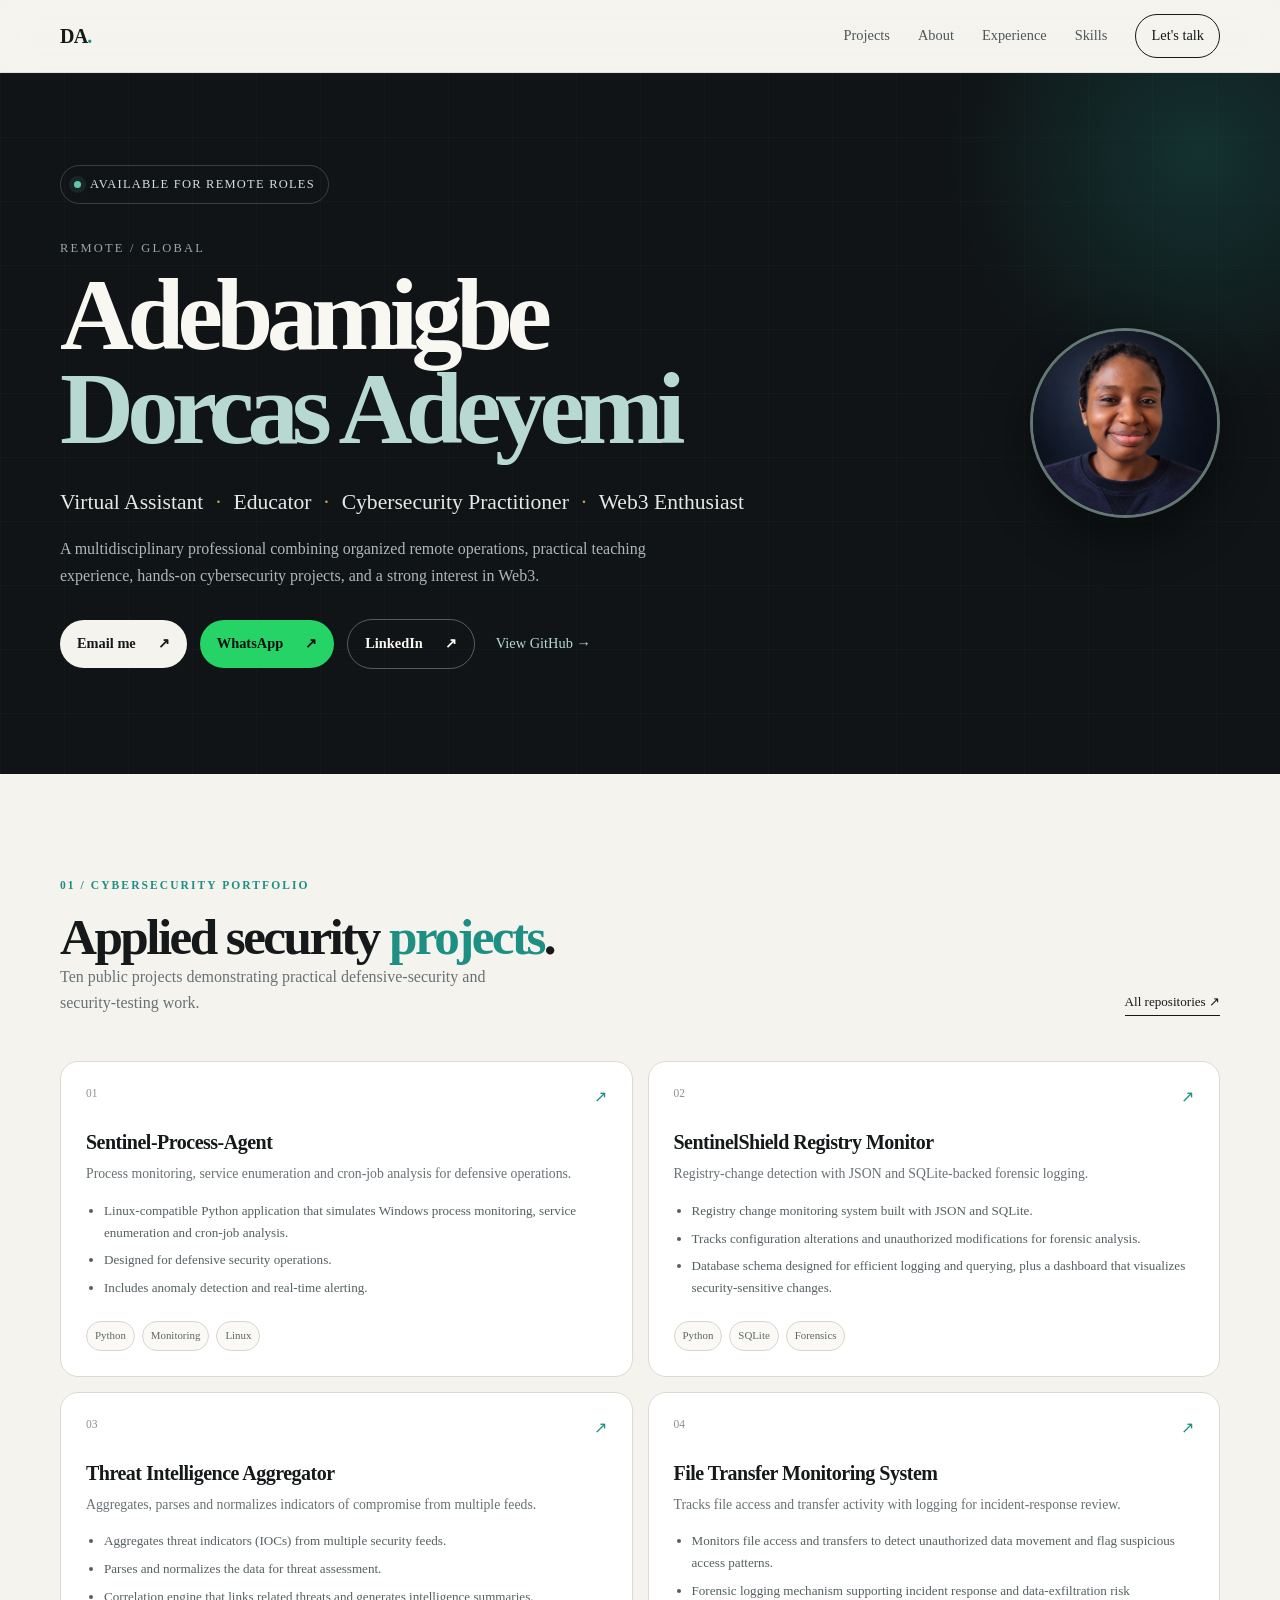
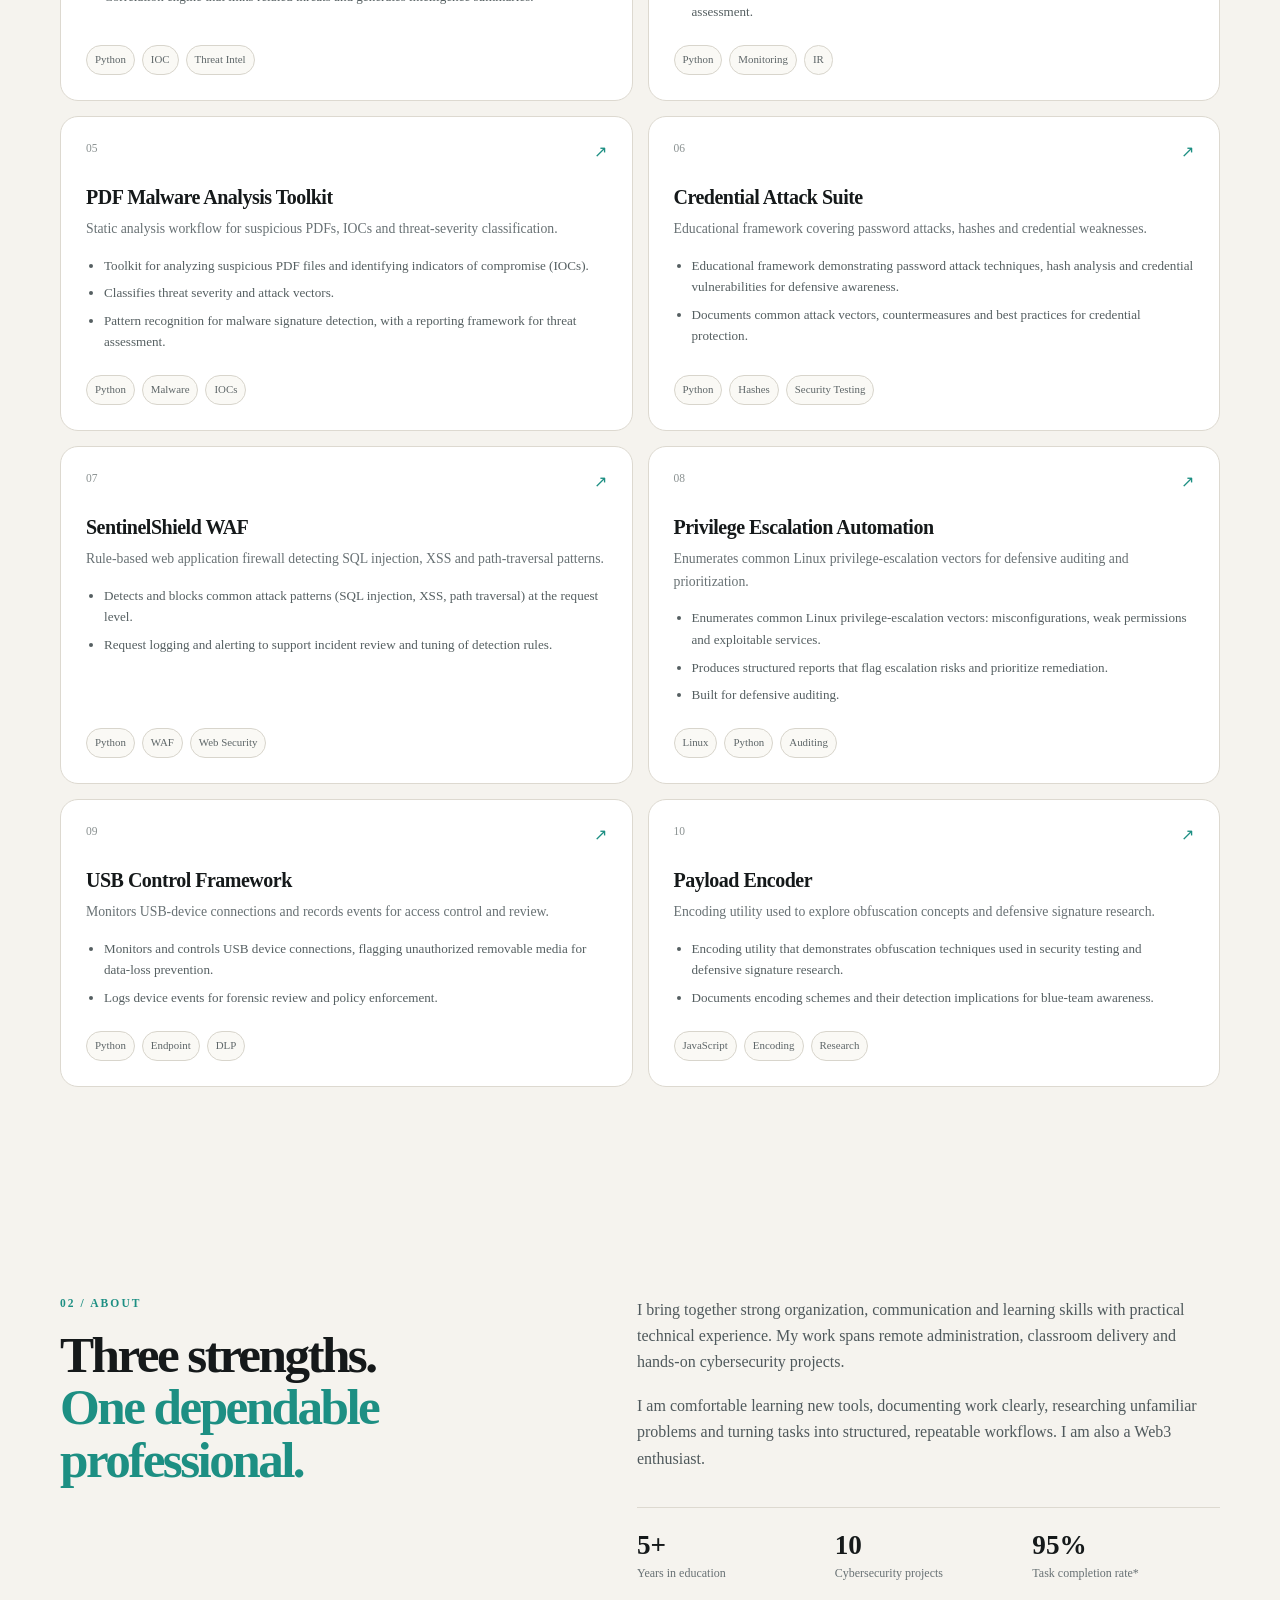
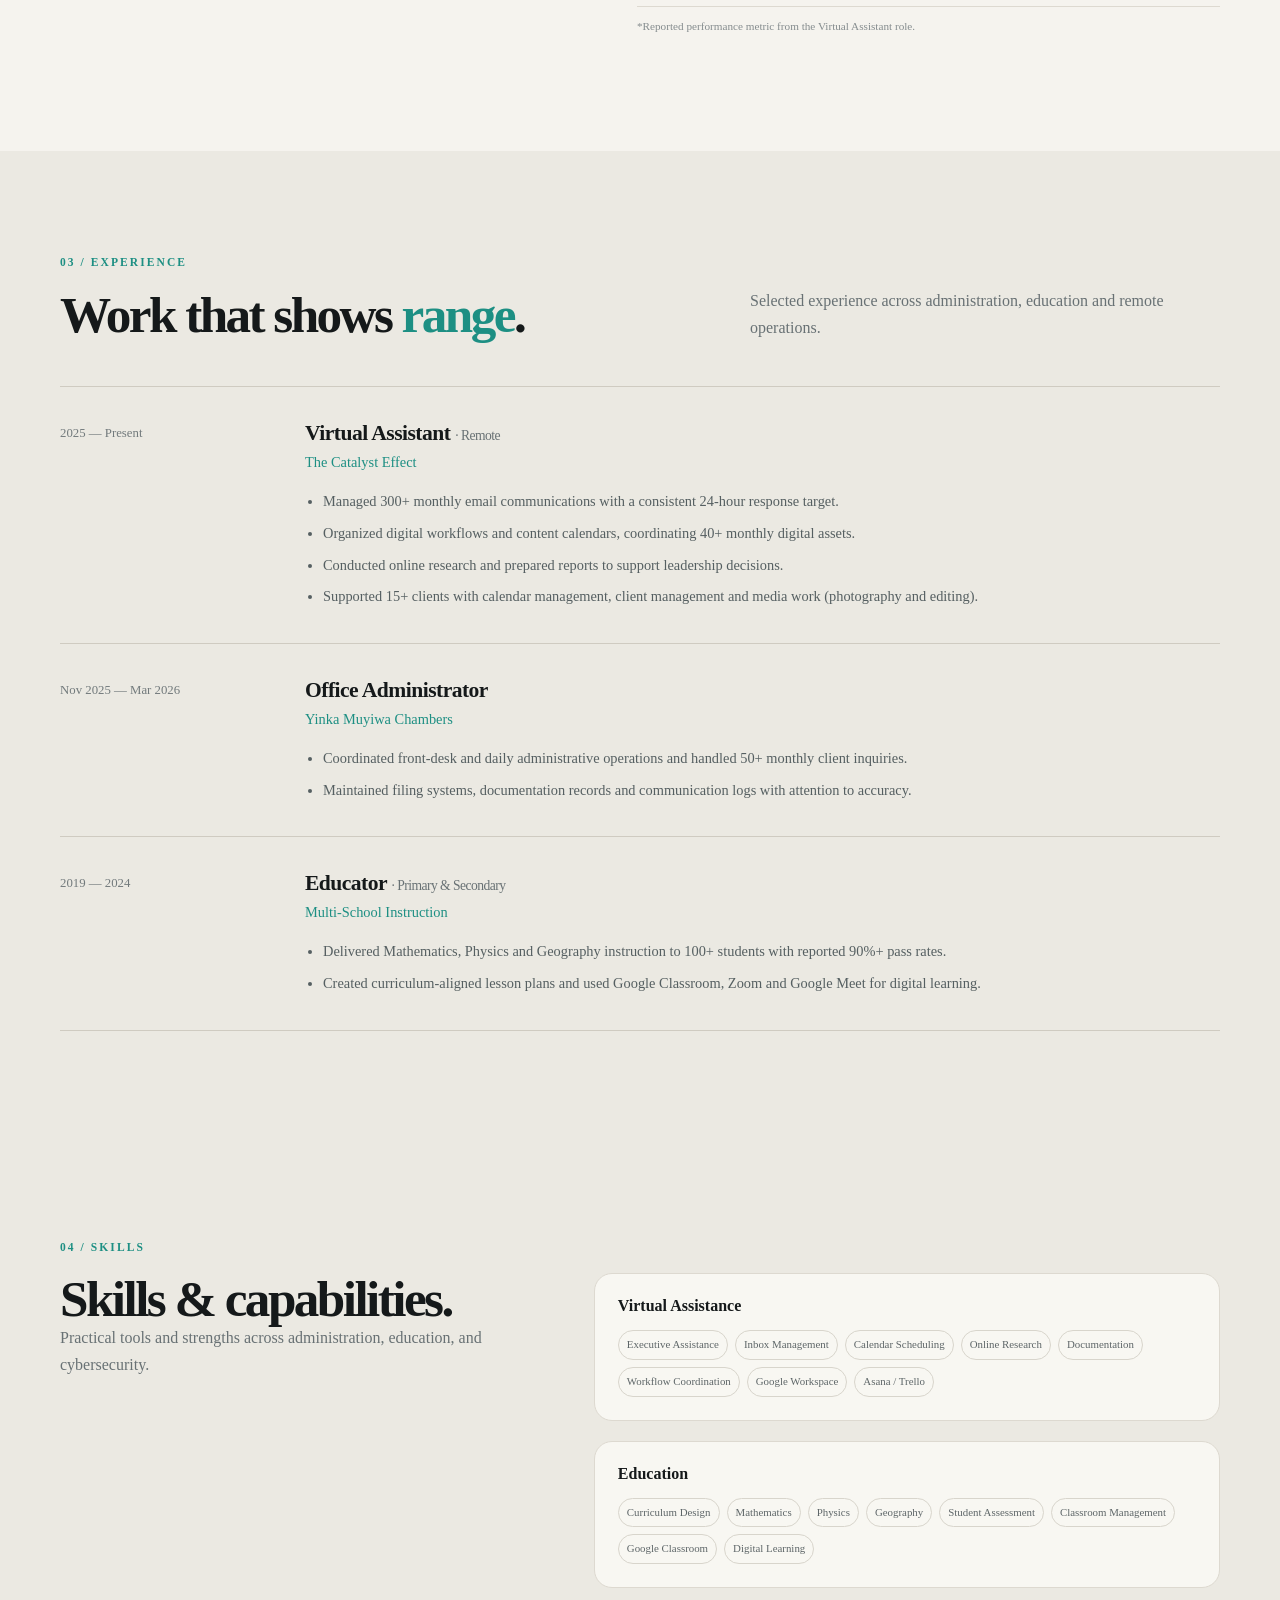
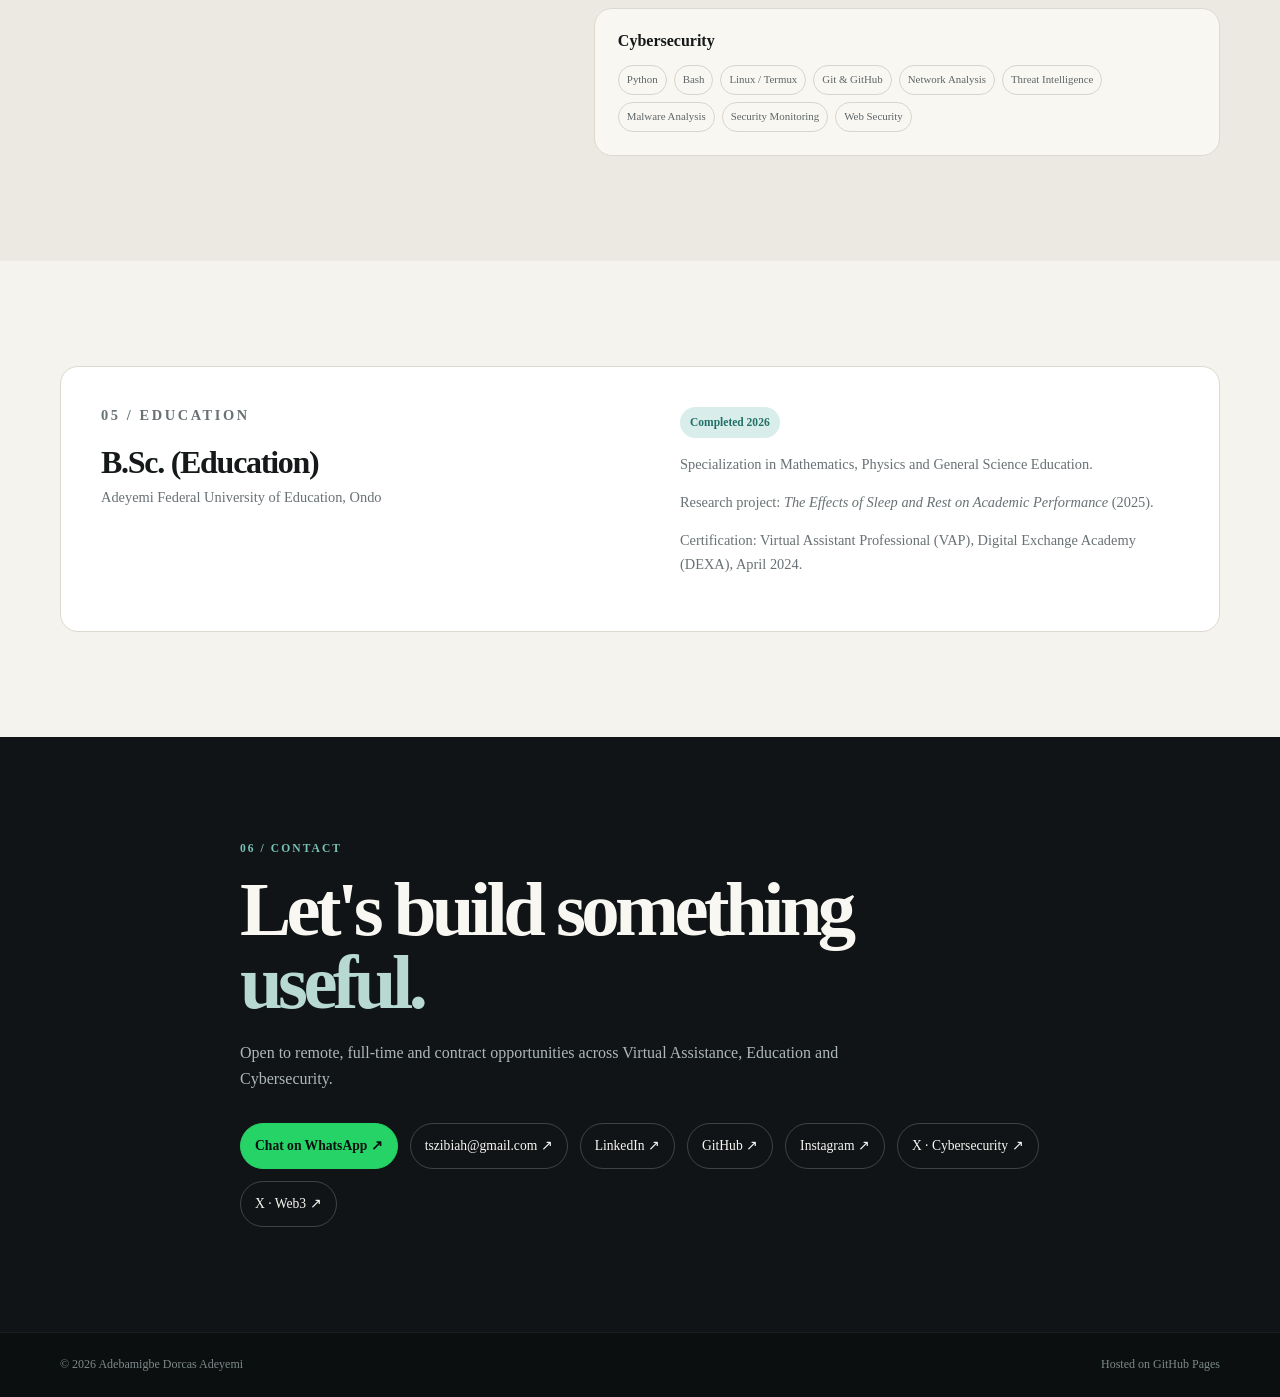
==== index.html @ 5664dde2 "Reorder: projects first, remove role cards" ====
<!DOCTYPE html>
<html lang="en">
<head>
  <meta charset="UTF-8">
  <meta name="viewport" content="width=device-width, initial-scale=1.0">
  <meta name="description" content="Adebamigbe Dorcas Adeyemi — Virtual Assistant, Educator and Cybersecurity Practitioner.">
  <meta name="theme-color" content="#101416">
  <title>Adebamigbe Dorcas Adeyemi | Portfolio</title>
  <link rel="preconnect" href="https://fonts.googleapis.com">
  <link rel="preconnect" href="https://fonts.gstatic.com" crossorigin>
  <link href="https://fonts.googleapis.com/css2?family=DM+Sans:wght@400;500;600;700&family=Space+Grotesk:wght@500;600;700&display=swap" rel="stylesheet">
  <link rel="stylesheet" href="style.css">
</head>

<body>
  <header class="site-header">
    <div class="container nav-wrap">
      <a class="brand" href="#" aria-label="Dorcas Adeyemi home">DA<span>.</span></a>
      <nav aria-label="Primary navigation">
        <a href="#projects">Projects</a>
        <a href="#about">About</a>
        <a href="#experience">Experience</a>
        <a href="#skills">Skills</a>
        <a href="#contact" class="nav-cta">Let's talk</a>
      </nav>
    </div>
  </header>

  <main>
    <section class="hero">
      <div class="hero-grid"></div>
      <div class="container hero-inner">
        <img class="hero-photo" src="photo.jpg" alt="Portrait of Adebamigbe Dorcas Adeyemi">
        <div class="availability"><span></span> Available for remote roles</div>
        <p class="eyebrow">Remote / Global</p>
        <h1>Adebamigbe<br><em>Dorcas Adeyemi</em></h1>
        <p class="hero-role">Virtual Assistant <b>·</b> Educator <b>·</b> Cybersecurity Practitioner <b>·</b> Web3 Enthusiast</p>
        <p class="hero-copy">
          A multidisciplinary professional combining organized remote operations,
          practical teaching experience, hands-on cybersecurity projects, and a strong interest in Web3.
        </p>
        <div class="hero-actions">
          <a class="button button-light" href="mailto:tszibiah@gmail.com">Email me <span>↗</span></a>
          <a class="button button-wa" href="https://wa.me/2348134538338" target="_blank" rel="noopener">WhatsApp <span>↗</span></a>
          <a class="button button-outline" href="https://www.linkedin.com/in/dorcas-adebamigbe" target="_blank" rel="noopener">LinkedIn <span>↗</span></a>
          <a class="text-link" href="https://github.com/dorcasjames" target="_blank" rel="noopener">View GitHub →</a>
        </div>
      </div>
    </section>

    <section id="projects" class="section">
      <div class="container">
        <p class="section-label">01 / Cybersecurity portfolio</p>
        <div class="section-head">
          <div>
            <h2 class="section-title">Applied security <em>projects</em>.</h2>
            <p class="section-intro">Ten public projects demonstrating practical defensive-security and security-testing work.</p>
          </div>
          <a class="small-link" href="https://github.com/dorcasjames" target="_blank" rel="noopener">All repositories ↗</a>
        </div>

        <div class="project-grid">
          <article class="project-card">
            <div class="project-top"><span>01</span><a href="https://github.com/dorcasjames/sentinel-process-agent" target="_blank" rel="noopener">↗</a></div>
            <h3>Sentinel-Process-Agent</h3>
            <p>Process monitoring, service enumeration and cron-job analysis for defensive operations.</p>
            <ul class="project-detail"><li>Linux-compatible Python application that simulates Windows process monitoring, service enumeration and cron-job analysis.</li><li>Designed for defensive security operations.</li><li>Includes anomaly detection and real-time alerting.</li></ul>
            <div class="tags"><span>Python</span><span>Monitoring</span><span>Linux</span></div>
          </article>

          <article class="project-card">
            <div class="project-top"><span>02</span><a href="https://github.com/dorcasjames/registry-monitor" target="_blank" rel="noopener">↗</a></div>
            <h3>SentinelShield Registry Monitor</h3>
            <p>Registry-change detection with JSON and SQLite-backed forensic logging.</p>
            <ul class="project-detail"><li>Registry change monitoring system built with JSON and SQLite.</li><li>Tracks configuration alterations and unauthorized modifications for forensic analysis.</li><li>Database schema designed for efficient logging and querying, plus a dashboard that visualizes security-sensitive changes.</li></ul>
            <div class="tags"><span>Python</span><span>SQLite</span><span>Forensics</span></div>
          </article>

          <article class="project-card">
            <div class="project-top"><span>03</span><a href="https://github.com/dorcasjames/threat-intelligence-aggregator" target="_blank" rel="noopener">↗</a></div>
            <h3>Threat Intelligence Aggregator</h3>
            <p>Aggregates, parses and normalizes indicators of compromise from multiple feeds.</p>
            <ul class="project-detail"><li>Aggregates threat indicators (IOCs) from multiple security feeds.</li><li>Parses and normalizes the data for threat assessment.</li><li>Correlation engine that links related threats and generates intelligence summaries.</li></ul>
            <div class="tags"><span>Python</span><span>IOC</span><span>Threat Intel</span></div>
          </article>

          <article class="project-card">
            <div class="project-top"><span>04</span><a href="https://github.com/dorcasjames/file-transfer-monitoring-system" target="_blank" rel="noopener">↗</a></div>
            <h3>File Transfer Monitoring System</h3>
            <p>Tracks file access and transfer activity with logging for incident-response review.</p>
            <ul class="project-detail"><li>Monitors file access and transfers to detect unauthorized data movement and flag suspicious access patterns.</li><li>Forensic logging mechanism supporting incident response and data-exfiltration risk assessment.</li></ul>
            <div class="tags"><span>Python</span><span>Monitoring</span><span>IR</span></div>
          </article>

          <article class="project-card">
            <div class="project-top"><span>05</span><a href="https://github.com/dorcasjames/pdf-malware-analysis-toolkit" target="_blank" rel="noopener">↗</a></div>
            <h3>PDF Malware Analysis Toolkit</h3>
            <p>Static analysis workflow for suspicious PDFs, IOCs and threat-severity classification.</p>
            <ul class="project-detail"><li>Toolkit for analyzing suspicious PDF files and identifying indicators of compromise (IOCs).</li><li>Classifies threat severity and attack vectors.</li><li>Pattern recognition for malware signature detection, with a reporting framework for threat assessment.</li></ul>
            <div class="tags"><span>Python</span><span>Malware</span><span>IOCs</span></div>
          </article>

          <article class="project-card">
            <div class="project-top"><span>06</span><a href="https://github.com/dorcasjames/password-cracking-credential-suite" target="_blank" rel="noopener">↗</a></div>
            <h3>Credential Attack Suite</h3>
            <p>Educational framework covering password attacks, hashes and credential weaknesses.</p>
            <ul class="project-detail"><li>Educational framework demonstrating password attack techniques, hash analysis and credential vulnerabilities for defensive awareness.</li><li>Documents common attack vectors, countermeasures and best practices for credential protection.</li></ul>
            <div class="tags"><span>Python</span><span>Hashes</span><span>Security Testing</span></div>
          </article>

          <article class="project-card">
            <div class="project-top"><span>07</span><a href="https://github.com/dorcasjames/sentinelshield-waf" target="_blank" rel="noopener">↗</a></div>
            <h3>SentinelShield WAF</h3>
            <p>Rule-based web application firewall detecting SQL injection, XSS and path-traversal patterns.</p>
            <ul class="project-detail"><li>Detects and blocks common attack patterns (SQL injection, XSS, path traversal) at the request level.</li><li>Request logging and alerting to support incident review and tuning of detection rules.</li></ul>
            <div class="tags"><span>Python</span><span>WAF</span><span>Web Security</span></div>
          </article>

          <article class="project-card">
            <div class="project-top"><span>08</span><a href="https://github.com/dorcasjames/privesc-automation-toolkit" target="_blank" rel="noopener">↗</a></div>
            <h3>Privilege Escalation Automation</h3>
            <p>Enumerates common Linux privilege-escalation vectors for defensive auditing and prioritization.</p>
            <ul class="project-detail"><li>Enumerates common Linux privilege-escalation vectors: misconfigurations, weak permissions and exploitable services.</li><li>Produces structured reports that flag escalation risks and prioritize remediation.</li><li>Built for defensive auditing.</li></ul>
            <div class="tags"><span>Linux</span><span>Python</span><span>Auditing</span></div>
          </article>

          <article class="project-card">
            <div class="project-top"><span>09</span><a href="https://github.com/dorcasjames/usb-control-framework" target="_blank" rel="noopener">↗</a></div>
            <h3>USB Control Framework</h3>
            <p>Monitors USB-device connections and records events for access control and review.</p>
            <ul class="project-detail"><li>Monitors and controls USB device connections, flagging unauthorized removable media for data-loss prevention.</li><li>Logs device events for forensic review and policy enforcement.</li></ul>
            <div class="tags"><span>Python</span><span>Endpoint</span><span>DLP</span></div>
          </article>

          <article class="project-card">
            <div class="project-top"><span>10</span><a href="https://github.com/dorcasjames/payload-encoder" target="_blank" rel="noopener">↗</a></div>
            <h3>Payload Encoder</h3>
            <p>Encoding utility used to explore obfuscation concepts and defensive signature research.</p>
            <ul class="project-detail"><li>Encoding utility that demonstrates obfuscation techniques used in security testing and defensive signature research.</li><li>Documents encoding schemes and their detection implications for blue-team awareness.</li></ul>
            <div class="tags"><span>JavaScript</span><span>Encoding</span><span>Research</span></div>
          </article>
        </div>
      </div>
    </section>

    <section id="about" class="section">
      <div class="container two-col">
        <div>
          <p class="section-label">02 / About</p>
          <h2 class="section-title">Three strengths.<br><em>One dependable professional.</em></h2>
        </div>
        <div class="about-copy">
          <p>
            I bring together strong organization, communication and learning skills with practical
            technical experience. My work spans remote administration, classroom delivery and
            hands-on cybersecurity projects.
          </p>
          <p>
            I am comfortable learning new tools, documenting work clearly, researching unfamiliar
            problems and turning tasks into structured, repeatable workflows. I am also a Web3 enthusiast.
          </p>
          <div class="stat-row">
            <div><strong>5+</strong><span>Years in education</span></div>
            <div><strong>10</strong><span>Cybersecurity projects</span></div>
            <div><strong>95%</strong><span>Task completion rate*</span></div>
          </div>
          <p class="fine-print">*Reported performance metric from the Virtual Assistant role.</p>
        </div>
      </div>
    </section>

    <section id="experience" class="section section-muted">
      <div class="container">
        <p class="section-label">03 / Experience</p>
        <div class="section-head">
          <h2 class="section-title">Work that shows <em>range</em>.</h2>
          <p>Selected experience across administration, education and remote operations.</p>
        </div>

        <div class="experience-list">
          <article class="experience-item">
            <div class="experience-date">2025 — Present</div>
            <div>
              <h3>Virtual Assistant <span>· Remote</span></h3>
              <p class="company">The Catalyst Effect</p>
              <ul>
                <li>Managed 300+ monthly email communications with a consistent 24-hour response target.</li>
                <li>Organized digital workflows and content calendars, coordinating 40+ monthly digital assets.</li>
                <li>Conducted online research and prepared reports to support leadership decisions.</li>
                <li>Supported 15+ clients with calendar management, client management and media work (photography and editing).</li>
              </ul>
            </div>
          </article>

          <article class="experience-item">
            <div class="experience-date">Nov 2025 — Mar 2026</div>
            <div>
              <h3>Office Administrator</h3>
              <p class="company">Yinka Muyiwa Chambers</p>
              <ul>
                <li>Coordinated front-desk and daily administrative operations and handled 50+ monthly client inquiries.</li>
                <li>Maintained filing systems, documentation records and communication logs with attention to accuracy.</li>
              </ul>
            </div>
          </article>

          <article class="experience-item">
            <div class="experience-date">2019 — 2024</div>
            <div>
              <h3>Educator <span>· Primary & Secondary</span></h3>
              <p class="company">Multi-School Instruction</p>
              <ul>
                <li>Delivered Mathematics, Physics and Geography instruction to 100+ students with reported 90%+ pass rates.</li>
                <li>Created curriculum-aligned lesson plans and used Google Classroom, Zoom and Google Meet for digital learning.</li>
              </ul>
            </div>
          </article>
        </div>
      </div>
    </section>

    <section id="skills" class="section section-muted">
      <div class="container">
        <p class="section-label">04 / Skills</p>
        <div class="skill-layout">
          <div>
            <h2 class="section-title">Skills &amp; capabilities.</h2>
            <p class="section-intro">Practical tools and strengths across administration, education, and cybersecurity.</p>
          </div>
          <div class="skill-groups">
            <div class="skill-group">
              <h3>Virtual Assistance</h3>
              <div class="skill-tags"><span>Executive Assistance</span><span>Inbox Management</span><span>Calendar Scheduling</span><span>Online Research</span><span>Documentation</span><span>Workflow Coordination</span><span>Google Workspace</span><span>Asana / Trello</span></div>
            </div>
            <div class="skill-group">
              <h3>Education</h3>
              <div class="skill-tags"><span>Curriculum Design</span><span>Mathematics</span><span>Physics</span><span>Geography</span><span>Student Assessment</span><span>Classroom Management</span><span>Google Classroom</span><span>Digital Learning</span></div>
            </div>
            <div class="skill-group">
              <h3>Cybersecurity</h3>
              <div class="skill-tags"><span>Python</span><span>Bash</span><span>Linux / Termux</span><span>Git & GitHub</span><span>Network Analysis</span><span>Threat Intelligence</span><span>Malware Analysis</span><span>Security Monitoring</span><span>Web Security</span></div>
            </div>
          </div>
        </div>
      </div>
    </section>

    <section class="section">
      <div class="container education-card">
        <div>
          <p class="section-label">05 / Education</p>
          <h2>B.Sc. (Education)</h2>
          <p class="company">Adeyemi Federal University of Education, Ondo</p>
        </div>
        <div>
          <span class="date-pill">Completed 2026</span>
          <p>Specialization in Mathematics, Physics and General Science Education.</p>
          <p>Research project: <em>The Effects of Sleep and Rest on Academic Performance</em> (2025).</p>
          <p class="cert-line">Certification: Virtual Assistant Professional (VAP), Digital Exchange Academy (DEXA), April 2024.</p>
        </div>
      </div>
    </section>

    <section id="contact" class="contact">
      <div class="container contact-inner">
        <p class="section-label">06 / Contact</p>
        <h2>Let's build something <em>useful.</em></h2>
        <p>Open to remote, full-time and contract opportunities across Virtual Assistance, Education and Cybersecurity.</p>
        <div class="contact-links">
          <a class="wa" href="https://wa.me/2348134538338" target="_blank" rel="noopener">Chat on WhatsApp ↗</a>
          <a href="mailto:tszibiah@gmail.com">tszibiah@gmail.com ↗</a>
          <a href="https://www.linkedin.com/in/dorcas-adebamigbe" target="_blank" rel="noopener">LinkedIn ↗</a>
          <a href="https://github.com/dorcasjames" target="_blank" rel="noopener">GitHub ↗</a>
          <a href="https://www.instagram.com/ts_zibiah" target="_blank" rel="noopener">Instagram ↗</a>
          <a href="https://x.com/tszyrell" target="_blank" rel="noopener">X · Cybersecurity ↗</a>
          <a href="https://x.com/ts_Zibia" target="_blank" rel="noopener">X · Web3 ↗</a>
        </div>
      </div>
    </section>
  </main>

  <footer>
    <div class="container footer-inner">
      <span>© 2026 Adebamigbe Dorcas Adeyemi</span>
      <span>Hosted on GitHub Pages</span>
    </div>
  </footer>
</body>
</html>
---- style.css ----
:root{
  --ink:#15191a;
  --muted:#687174;
  --paper:#f5f3ee;
  --card:#ffffff;
  --dark:#101416;
  --line:#ddd9d0;
  --accent:#1d8f83;
  --accent-soft:#d9eeea;
  --warm:#d5a64d;
  --max:1160px;
  --radius:18px;
}
*{box-sizing:border-box}
html{scroll-behavior:smooth}
body{font-family:"Times New Roman",Times,serif;margin:0;background:var(--paper);color:var(--ink);line-height:1.65}
a{color:inherit;text-decoration:none}
.container{width:min(calc(100% - 40px),var(--max));margin-inline:auto}
.site-header{position:sticky;top:0;z-index:20;background:rgba(245,243,238,.92);backdrop-filter:blur(14px);border-bottom:1px solid rgba(21,25,26,.08)}
.nav-wrap{height:72px;display:flex;align-items:center;justify-content:space-between}
.brand{font:700 1.25rem "Times New Roman",Times,serif;letter-spacing:-.04em}
.brand span{color:var(--accent)}
nav{display:flex;align-items:center;gap:28px;font-size:.9rem;color:#4e5659}
nav a{transition:.2s}
nav a:hover{color:var(--ink)}
.nav-cta{padding:9px 15px;border:1px solid var(--ink);border-radius:999px;color:var(--ink)}
.hero{position:relative;overflow:hidden;background:var(--dark);color:#f8f7f2;min-height:650px;display:flex;align-items:center}
.hero-grid{position:absolute;inset:0;opacity:.55;background-image:linear-gradient(rgba(255,255,255,.035) 1px,transparent 1px),linear-gradient(90deg,rgba(255,255,255,.035) 1px,transparent 1px);background-size:64px 64px}
.hero:after{content:"";position:absolute;width:520px;height:520px;border-radius:50%;right:-180px;top:-180px;background:radial-gradient(circle,rgba(29,143,131,.24),transparent 68%)}
.hero-inner{position:relative;z-index:1;padding:92px 0 105px}
.availability{display:inline-flex;align-items:center;gap:9px;border:1px solid rgba(255,255,255,.18);padding:8px 13px;border-radius:999px;font-size:.78rem;text-transform:uppercase;letter-spacing:.1em;color:#d8dfdd}
.availability span{width:7px;height:7px;border-radius:50%;background:#62c7ae;box-shadow:0 0 0 5px rgba(98,199,174,.1)}
.eyebrow{margin:34px 0 10px;color:#9ba7a6;font-size:.78rem;text-transform:uppercase;letter-spacing:.18em}
.hero h1{font:700 clamp(3.1rem,8vw,6.8rem)/.92 "Times New Roman",Times,serif;letter-spacing:-.065em;margin:0;max-width:850px}
.hero h1 em{font-style:normal;color:#b7d9d2}
.hero-role{font-size:clamp(1.05rem,2vw,1.35rem);margin:28px 0 13px;color:#e6e9e5}
.hero-role b{color:var(--warm);font-weight:500;padding:0 7px}
.hero-copy{max-width:650px;color:#aeb8b7;font-size:1rem}
.hero-actions{display:flex;align-items:center;gap:13px;flex-wrap:wrap;margin-top:30px}
.button{display:inline-flex;align-items:center;gap:22px;padding:12px 17px;border-radius:999px;font-weight:600;font-size:.9rem}
.button-light{background:#f5f3ee;color:var(--ink)}
.button-outline{border:1px solid rgba(255,255,255,.3);color:#f8f7f2}
.text-link{margin-left:8px;color:#b7d9d2;font-size:.9rem}
.role-strip{padding:0 0 24px;background:var(--paper)}
.role-grid{display:grid;grid-template-columns:repeat(3,1fr);gap:16px;margin-top:-46px;position:relative;z-index:2}
.role-card{background:var(--card);border:1px solid var(--line);border-radius:var(--radius);padding:25px;box-shadow:0 18px 50px rgba(30,35,33,.06)}
.role-number{font:600 .72rem "Times New Roman";color:var(--accent);letter-spacing:.14em}
.role-card h2{font:600 1.25rem "Times New Roman";margin:14px 0 7px;letter-spacing:-.025em}
.role-card p{font-size:.88rem;color:var(--muted);margin:0}
.section{padding:105px 0}
.section-muted{background:#ebe9e2}
.section-label{font:600 .72rem "Times New Roman";text-transform:uppercase;letter-spacing:.18em;color:var(--accent);margin:0 0 20px}
.two-col{display:grid;grid-template-columns:.9fr 1.1fr;gap:100px}
.section-title{font:600 clamp(2rem,4vw,3.35rem)/1.03 "Times New Roman";letter-spacing:-.05em;margin:0}
.section-title em{font-style:normal;color:var(--accent)}
.about-copy{max-width:650px}
.about-copy p{color:#4f595c;margin-top:0}
.about-copy p+p{margin-top:17px}
.stat-row{display:grid;grid-template-columns:repeat(3,1fr);gap:10px;border-top:1px solid var(--line);border-bottom:1px solid var(--line);margin-top:35px;padding:22px 0}
.stat-row strong{display:block;font:700 1.7rem "Times New Roman";color:var(--ink)}
.stat-row span{display:block;font-size:.75rem;color:var(--muted);margin-top:3px}
.fine-print{font-size:.7rem!important;color:#858c8e!important;margin-top:10px!important}
.section-head{display:flex;align-items:end;justify-content:space-between;gap:30px;margin-bottom:45px}
.section-head>p,.section-intro{max-width:470px;color:var(--muted);margin:0}
.small-link{font-size:.82rem;border-bottom:1px solid var(--ink);padding-bottom:3px;white-space:nowrap}
.experience-list{border-top:1px solid #cfcbc1}
.experience-item{display:grid;grid-template-columns:190px 1fr;gap:55px;padding:34px 0;border-bottom:1px solid #cfcbc1}
.experience-date{font:500 .8rem "Times New Roman";color:#727a7c;padding-top:5px}
.experience-item h3{font:600 1.35rem "Times New Roman";margin:0;letter-spacing:-.025em}
.experience-item h3 span{font:400 .85rem "Times New Roman",Times,serif;color:var(--muted)}
.company{color:var(--accent);font-size:.9rem;margin:5px 0 15px}
.experience-item ul{margin:0;padding-left:18px;color:#555f61;font-size:.9rem}
.experience-item li+li{margin-top:8px}
.project-grid{display:grid;grid-template-columns:repeat(2,1fr);gap:15px}
.project-card{background:var(--card);border:1px solid var(--line);border-radius:var(--radius);padding:25px;min-height:235px;display:flex;flex-direction:column;transition:transform .2s,box-shadow .2s,border-color .2s}
.project-card:hover{transform:translateY(-3px);box-shadow:0 16px 40px rgba(25,30,28,.07);border-color:#c7c1b5}
.project-top{display:flex;justify-content:space-between;color:#8b9292;font:500 .72rem "Times New Roman"}
.project-top a{font-size:1rem;color:var(--accent)}
.project-card h3{font:600 1.25rem "Times New Roman";margin:25px 0 9px;letter-spacing:-.025em}
.project-card p{font-size:.86rem;color:var(--muted);margin:0}
.tags,.skill-tags{display:flex;flex-wrap:wrap;gap:7px}
.project-card .tags{margin-top:auto;padding-top:22px}
.tags span,.skill-tags span{font-size:.68rem;border:1px solid #d8d5cc;background:#faf9f5;border-radius:999px;padding:5px 8px;color:#5e6668}
.skill-layout{display:grid;grid-template-columns:1fr 1.35fr;gap:70px;align-items:start}
.skill-groups{display:grid;gap:20px}
.skill-group{background:#f8f7f2;border:1px solid var(--line);padding:23px;border-radius:var(--radius)}
.skill-group h3{font:600 1rem "Times New Roman";margin:0 0 15px}
.skill-tags span{background:transparent}
.education-card{display:grid;grid-template-columns:1fr 1fr;gap:80px;border:1px solid var(--line);background:var(--card);border-radius:var(--radius);padding:40px}
.education-card h2{font:600 2rem "Times New Roman";margin:0;letter-spacing:-.04em}
.education-card p{color:var(--muted);font-size:.9rem}
.date-pill{display:inline-block;padding:6px 10px;background:var(--accent-soft);color:#216f66;border-radius:999px;font-size:.72rem;font-weight:600}
.contact{background:var(--dark);color:#f8f7f2;padding:105px 0}
.contact-inner{max-width:800px}
.contact .section-label{color:#78c2b5}
.contact h2{font:600 clamp(2.8rem,6vw,5.5rem)/.95 "Times New Roman";letter-spacing:-.06em;margin:0 0 20px}
.contact h2 em{font-style:normal;color:#b7d9d2}
.contact p:not(.section-label){color:#aeb8b7;max-width:620px}
.contact-links{display:flex;flex-wrap:wrap;gap:12px;margin-top:30px}
.contact-links a{border:1px solid rgba(255,255,255,.2);padding:11px 14px;border-radius:999px;font-size:.85rem}
.contact-links a:hover{border-color:#b7d9d2}
footer{background:#0b0f10;color:#7d8988;border-top:1px solid rgba(255,255,255,.06);padding:22px 0;font-size:.75rem}
.footer-inner{display:flex;justify-content:space-between;gap:20px}
@media (max-width:850px){
  nav{gap:14px}
  nav a:not(.nav-cta){display:none}
  .hero{min-height:auto}
  .hero-inner{padding:78px 0 105px}
  .role-grid,.two-col,.skill-layout,.education-card{grid-template-columns:1fr}
  .role-grid{margin-top:-35px}
  .two-col,.skill-layout{gap:35px}
  .section{padding:75px 0}
  .section-head{align-items:start;flex-direction:column}
  .experience-item{grid-template-columns:1fr;gap:8px}
}
@media (max-width:620px){
  .container{width:min(calc(100% - 28px),var(--max))}
  .nav-wrap{height:62px}
  .hero h1{font-size:clamp(2.7rem,14vw,4.5rem)}
  .hero-role{line-height:1.5}
  .hero-actions{align-items:stretch;flex-direction:column;max-width:300px}
  .button{justify-content:space-between}
  .text-link{margin-left:2px}
  .project-grid{grid-template-columns:1fr}
  .stat-row{grid-template-columns:1fr}
  .stat-row div+div{border-top:1px solid var(--line);padding-top:15px}
  .education-card{padding:26px;gap:20px}
  .footer-inner{flex-direction:column}
}

/* Hero photo + WhatsApp */
.hero h1{max-width:640px}
.hero-photo{position:absolute;right:0;top:50%;transform:translateY(-50%);width:300px;height:300px;object-fit:cover;border-radius:24px;border:1px solid rgba(255,255,255,.18);box-shadow:0 24px 60px rgba(0,0,0,.45)}
.button-wa{background:#25D366;color:#0b0f10}
.contact-links a.wa{background:#25D366;color:#0b0f10;border-color:#25D366;font-weight:600}
.cert-line{margin-top:14px}
@media (max-width:1000px){
  .hero-photo{position:static;transform:none;width:150px;height:150px;margin-bottom:24px}
}

/* Circular photo */
.hero-photo{width:190px;height:190px;border-radius:50%;object-position:center 30%;border:3px solid rgba(183,217,210,.5);box-shadow:0 18px 50px rgba(0,0,0,.45)}
@media (max-width:1000px){
  .hero-photo{width:120px;height:120px;margin-bottom:22px}
}

/* Project details */
.project-detail{margin:14px 0 0;padding-left:18px;font-size:.82rem;color:#555f61}
.project-detail li+li{margin-top:6px}
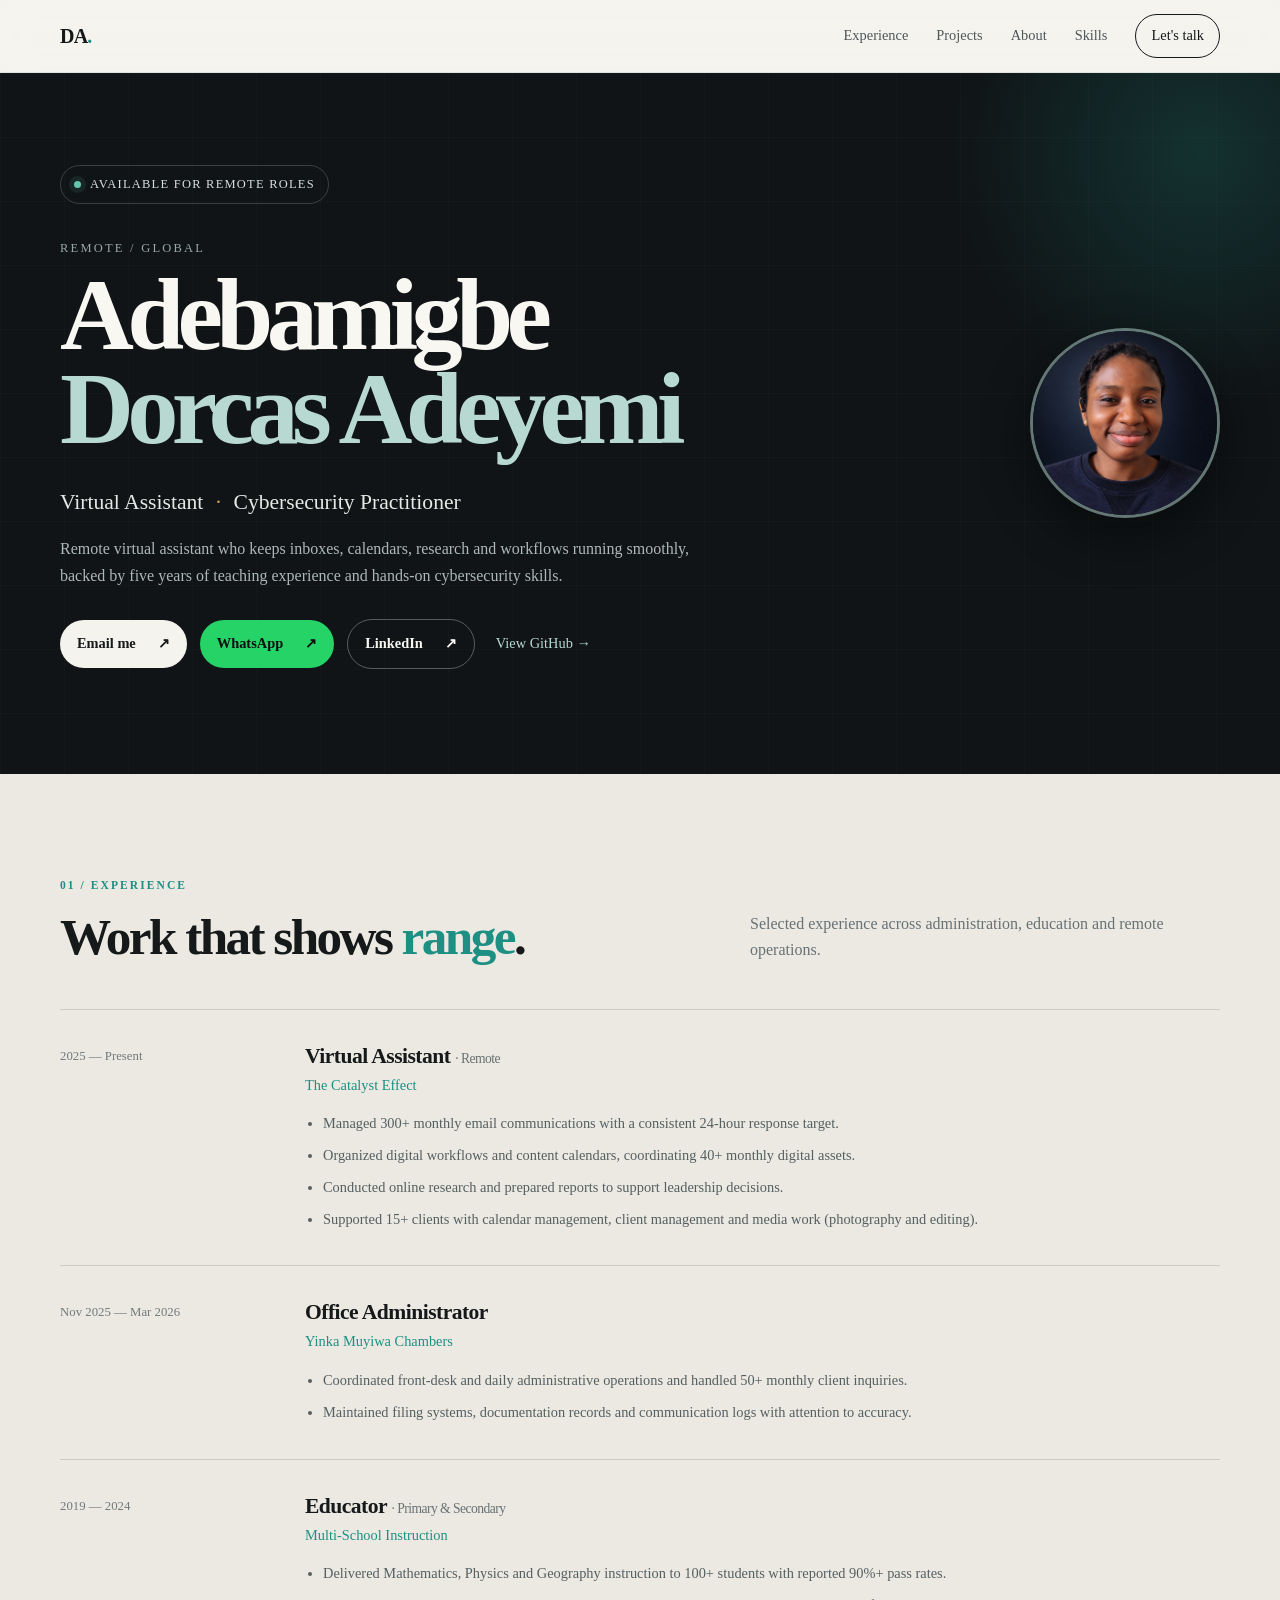
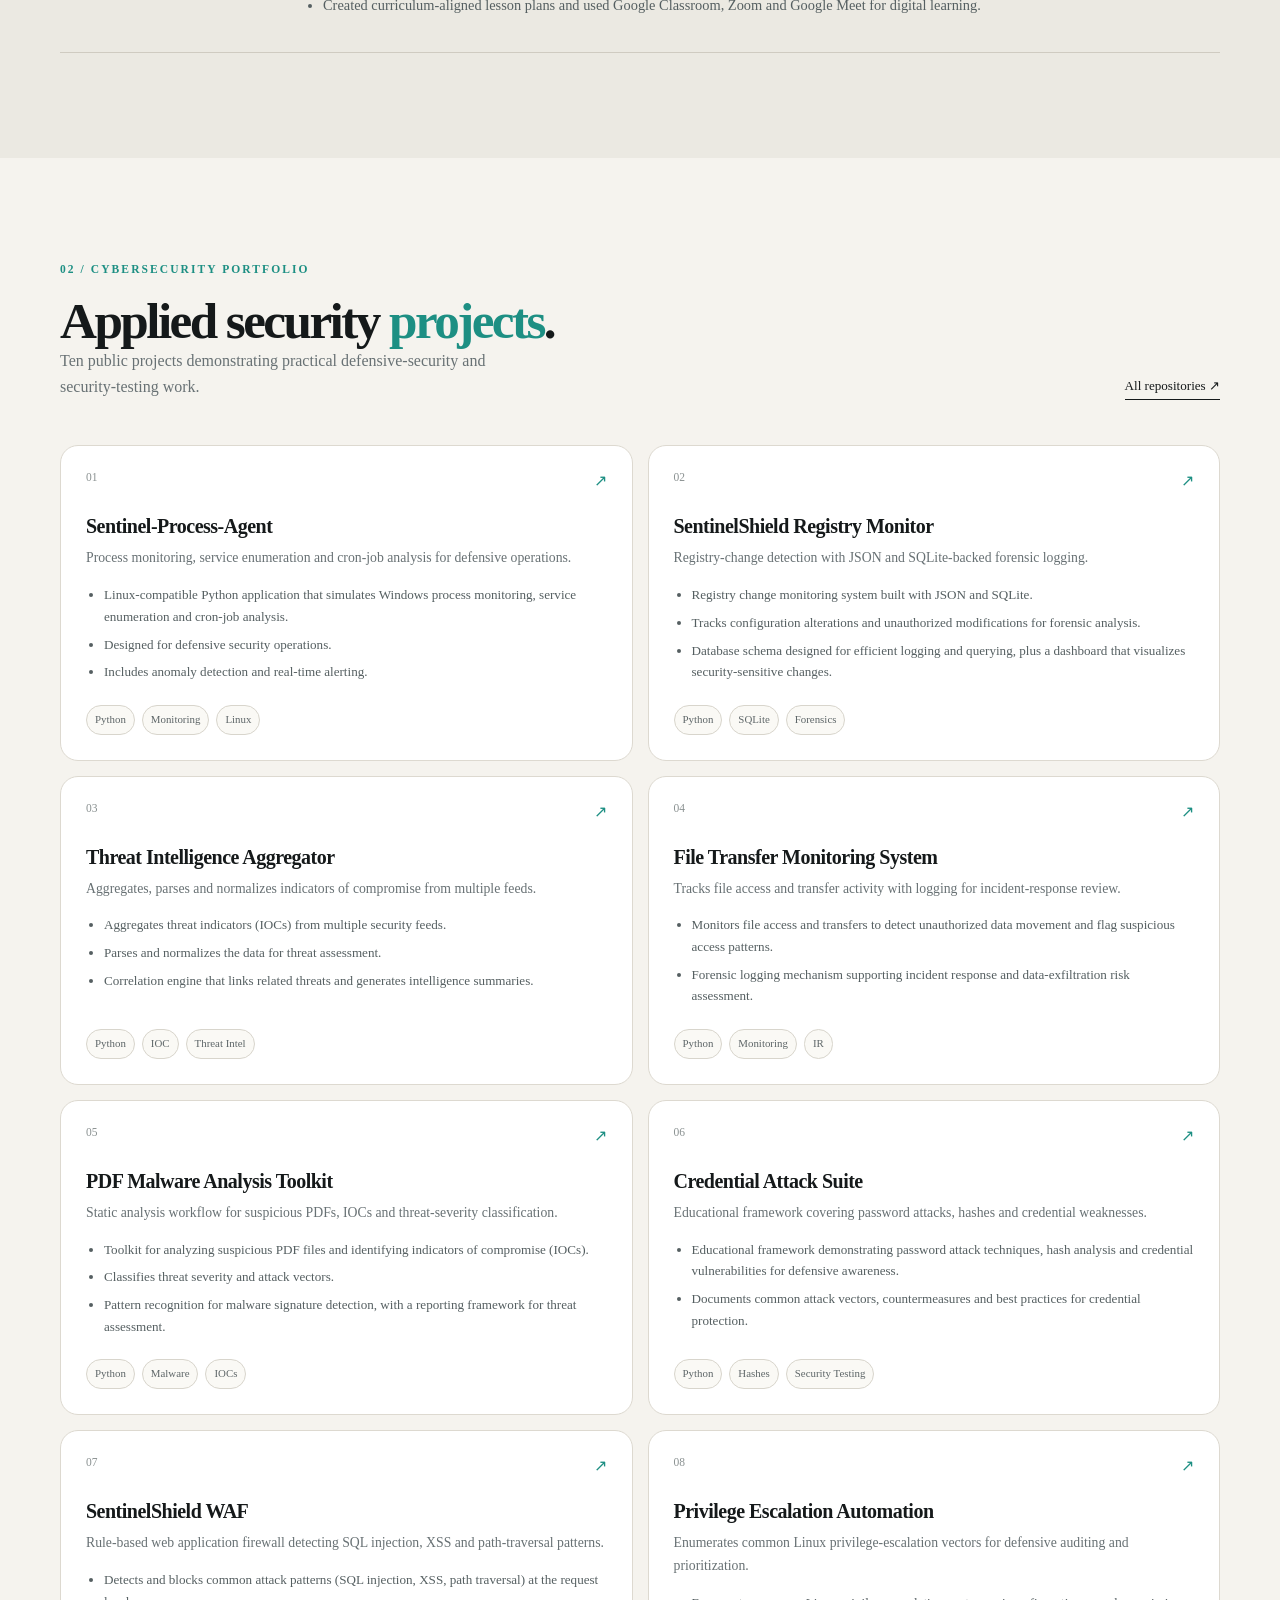
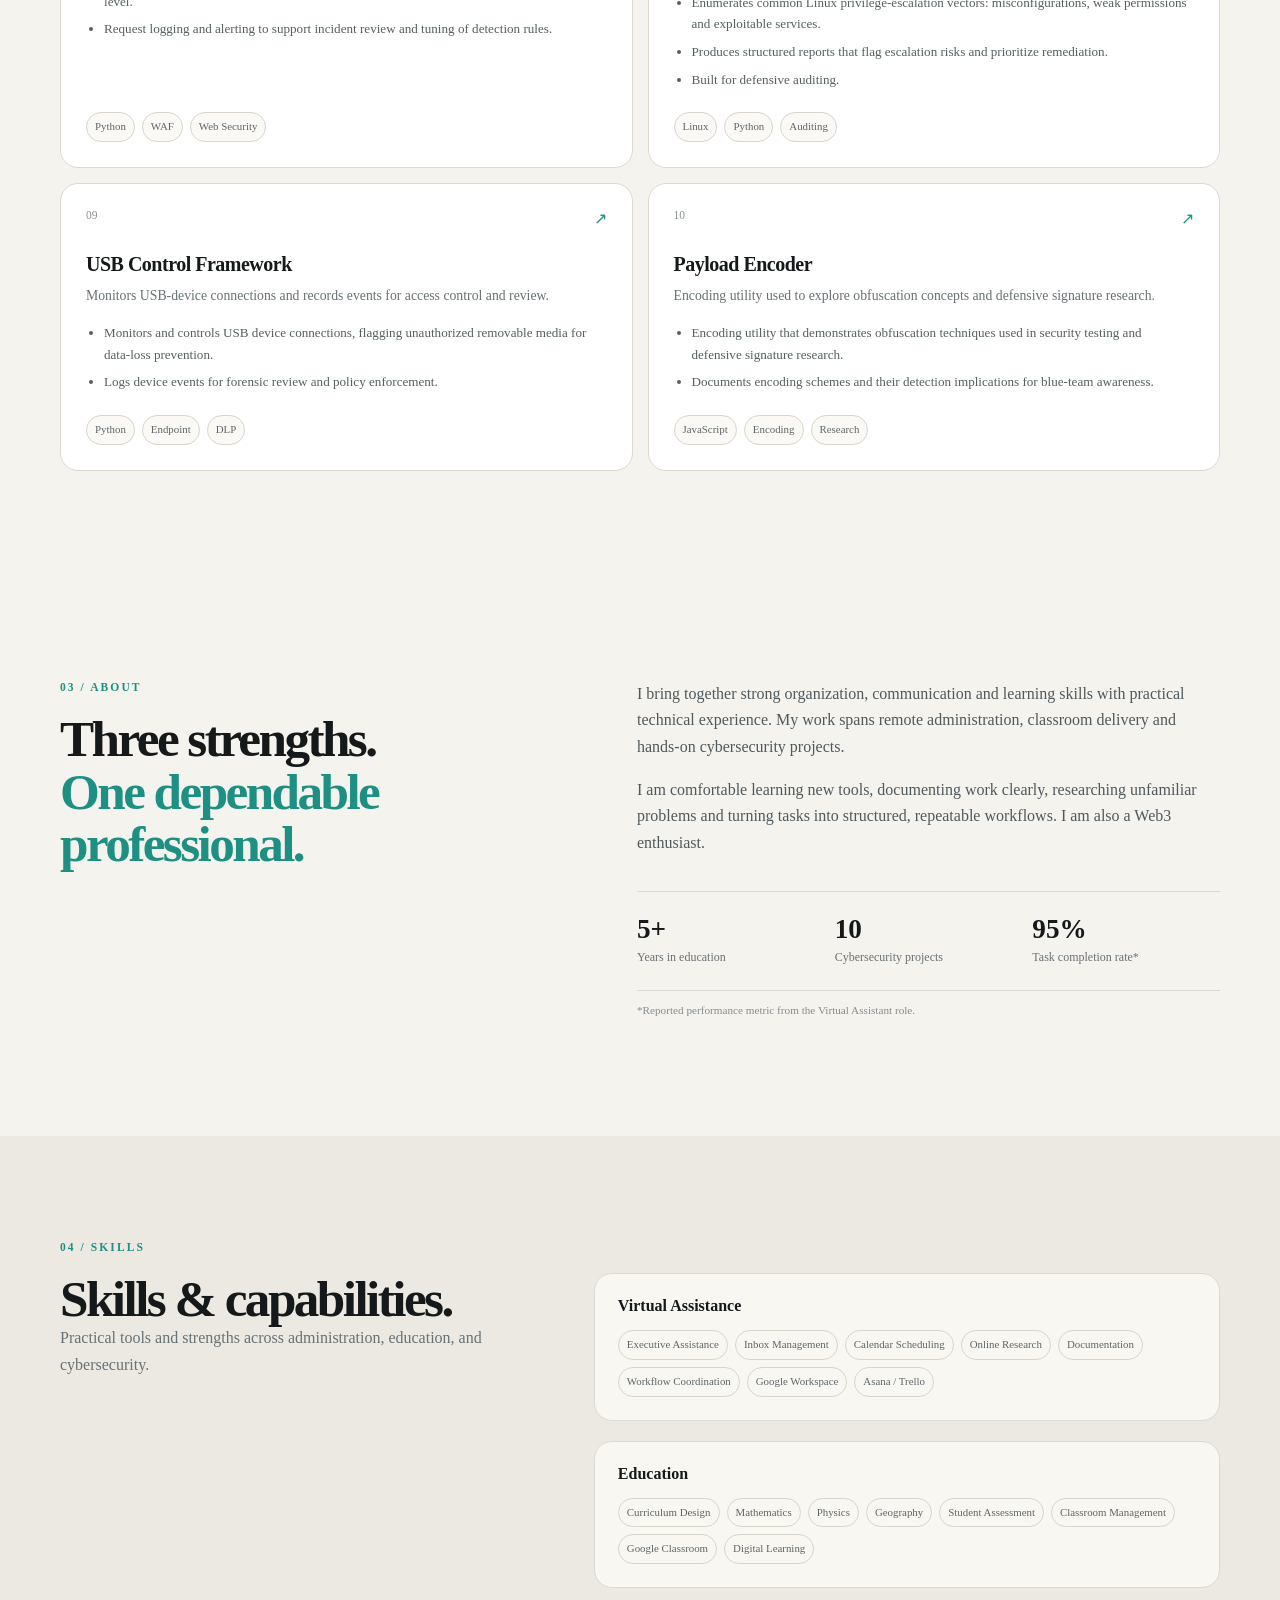
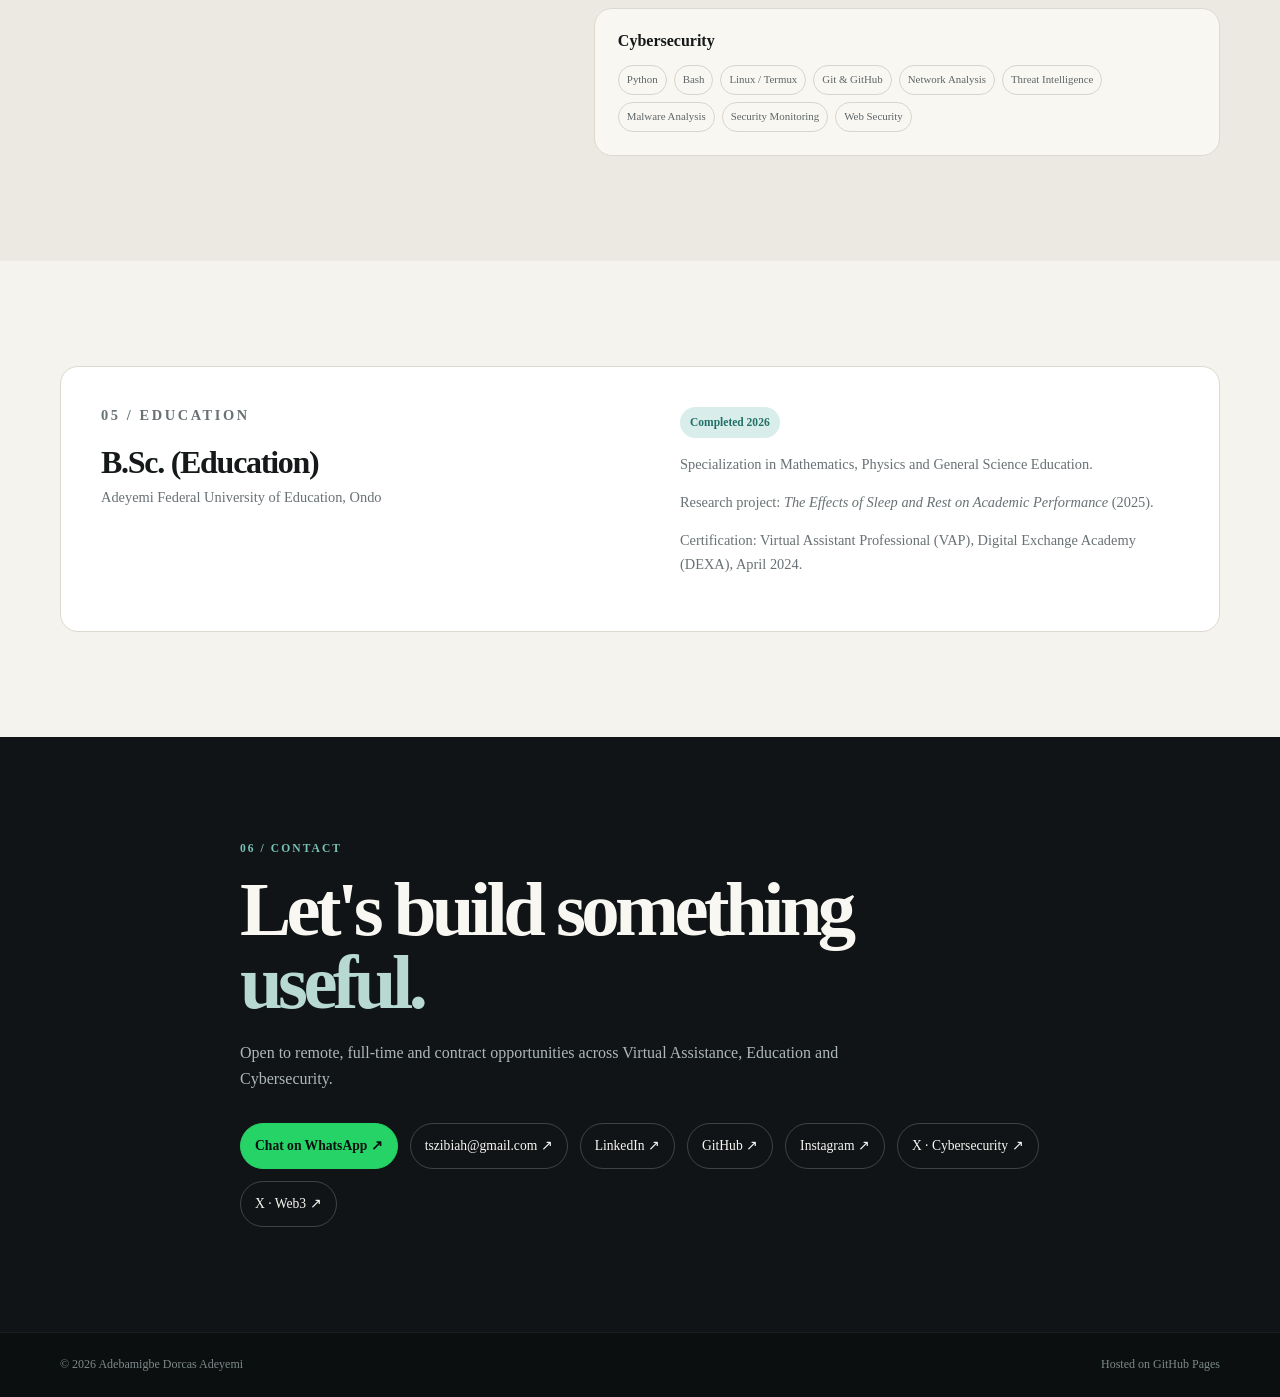
==== commit 36155b05: "Lead with VA hero, experience first" ====
--- a/index.html
+++ b/index.html
@@ -17,9 +17,9 @@
     <div class="container nav-wrap">
       <a class="brand" href="#" aria-label="Dorcas Adeyemi home">DA<span>.</span></a>
       <nav aria-label="Primary navigation">
+        <a href="#experience">Experience</a>
         <a href="#projects">Projects</a>
         <a href="#about">About</a>
-        <a href="#experience">Experience</a>
         <a href="#skills">Skills</a>
         <a href="#contact" class="nav-cta">Let's talk</a>
       </nav>
@@ -34,10 +34,9 @@
         <div class="availability"><span></span> Available for remote roles</div>
         <p class="eyebrow">Remote / Global</p>
         <h1>Adebamigbe<br><em>Dorcas Adeyemi</em></h1>
-        <p class="hero-role">Virtual Assistant <b>·</b> Educator <b>·</b> Cybersecurity Practitioner <b>·</b> Web3 Enthusiast</p>
+        <p class="hero-role">Virtual Assistant <b>·</b> Cybersecurity Practitioner</p>
         <p class="hero-copy">
-          A multidisciplinary professional combining organized remote operations,
-          practical teaching experience, hands-on cybersecurity projects, and a strong interest in Web3.
+          Remote virtual assistant who keeps inboxes, calendars, research and workflows running smoothly, backed by five years of teaching experience and hands-on cybersecurity skills.
         </p>
         <div class="hero-actions">
           <a class="button button-light" href="mailto:tszibiah@gmail.com">Email me <span>↗</span></a>
@@ -48,9 +47,59 @@
       </div>
     </section>
 
+    <section id="experience" class="section section-muted">
+      <div class="container">
+        <p class="section-label">01 / Experience</p>
+        <div class="section-head">
+          <h2 class="section-title">Work that shows <em>range</em>.</h2>
+          <p>Selected experience across administration, education and remote operations.</p>
+        </div>
+
+        <div class="experience-list">
+          <article class="experience-item">
+            <div class="experience-date">2025 — Present</div>
+            <div>
+              <h3>Virtual Assistant <span>· Remote</span></h3>
+              <p class="company">The Catalyst Effect</p>
+              <ul>
+                <li>Managed 300+ monthly email communications with a consistent 24-hour response target.</li>
+                <li>Organized digital workflows and content calendars, coordinating 40+ monthly digital assets.</li>
+                <li>Conducted online research and prepared reports to support leadership decisions.</li>
+                <li>Supported 15+ clients with calendar management, client management and media work (photography and editing).</li>
+              </ul>
+            </div>
+          </article>
+
+          <article class="experience-item">
+            <div class="experience-date">Nov 2025 — Mar 2026</div>
+            <div>
+              <h3>Office Administrator</h3>
+              <p class="company">Yinka Muyiwa Chambers</p>
+              <ul>
+                <li>Coordinated front-desk and daily administrative operations and handled 50+ monthly client inquiries.</li>
+                <li>Maintained filing systems, documentation records and communication logs with attention to accuracy.</li>
+              </ul>
+            </div>
+          </article>
+
+          <article class="experience-item">
+            <div class="experience-date">2019 — 2024</div>
+            <div>
+              <h3>Educator <span>· Primary & Secondary</span></h3>
+              <p class="company">Multi-School Instruction</p>
+              <ul>
+                <li>Delivered Mathematics, Physics and Geography instruction to 100+ students with reported 90%+ pass rates.</li>
+                <li>Created curriculum-aligned lesson plans and used Google Classroom, Zoom and Google Meet for digital learning.</li>
+              </ul>
+            </div>
+          </article>
+        </div>
+      </div>
+    </section>
+
     <section id="projects" class="section">
       <div class="container">
-        <p class="section-label">01 / Cybersecurity portfolio</p>
+        <p class="section-label">02 / Cybersecurity portfolio</p>
         <div class="section-head">
           <div>
             <h2 class="section-title">Applied security <em>projects</em>.</h2>
@@ -146,7 +195,7 @@
     <section id="about" class="section">
       <div class="container two-col">
         <div>
-          <p class="section-label">02 / About</p>
+          <p class="section-label">03 / About</p>
           <h2 class="section-title">Three strengths.<br><em>One dependable professional.</em></h2>
         </div>
         <div class="about-copy">
@@ -169,56 +218,6 @@
       </div>
     </section>
 
-    <section id="experience" class="section section-muted">
-      <div class="container">
-        <p class="section-label">03 / Experience</p>
-        <div class="section-head">
-          <h2 class="section-title">Work that shows <em>range</em>.</h2>
-          <p>Selected experience across administration, education and remote operations.</p>
-        </div>
-
-        <div class="experience-list">
-          <article class="experience-item">
-            <div class="experience-date">2025 — Present</div>
-            <div>
-              <h3>Virtual Assistant <span>· Remote</span></h3>
-              <p class="company">The Catalyst Effect</p>
-              <ul>
-                <li>Managed 300+ monthly email communications with a consistent 24-hour response target.</li>
-                <li>Organized digital workflows and content calendars, coordinating 40+ monthly digital assets.</li>
-                <li>Conducted online research and prepared reports to support leadership decisions.</li>
-                <li>Supported 15+ clients with calendar management, client management and media work (photography and editing).</li>
-              </ul>
-            </div>
-          </article>
-
-          <article class="experience-item">
-            <div class="experience-date">Nov 2025 — Mar 2026</div>
-            <div>
-              <h3>Office Administrator</h3>
-              <p class="company">Yinka Muyiwa Chambers</p>
-              <ul>
-                <li>Coordinated front-desk and daily administrative operations and handled 50+ monthly client inquiries.</li>
-                <li>Maintained filing systems, documentation records and communication logs with attention to accuracy.</li>
-              </ul>
-            </div>
-          </article>
-
-          <article class="experience-item">
-            <div class="experience-date">2019 — 2024</div>
-            <div>
-              <h3>Educator <span>· Primary & Secondary</span></h3>
-              <p class="company">Multi-School Instruction</p>
-              <ul>
-                <li>Delivered Mathematics, Physics and Geography instruction to 100+ students with reported 90%+ pass rates.</li>
-                <li>Created curriculum-aligned lesson plans and used Google Classroom, Zoom and Google Meet for digital learning.</li>
-              </ul>
-            </div>
-          </article>
-        </div>
-      </div>
-    </section>
-
     <section id="skills" class="section section-muted">
       <div class="container">
         <p class="section-label">04 / Skills</p>
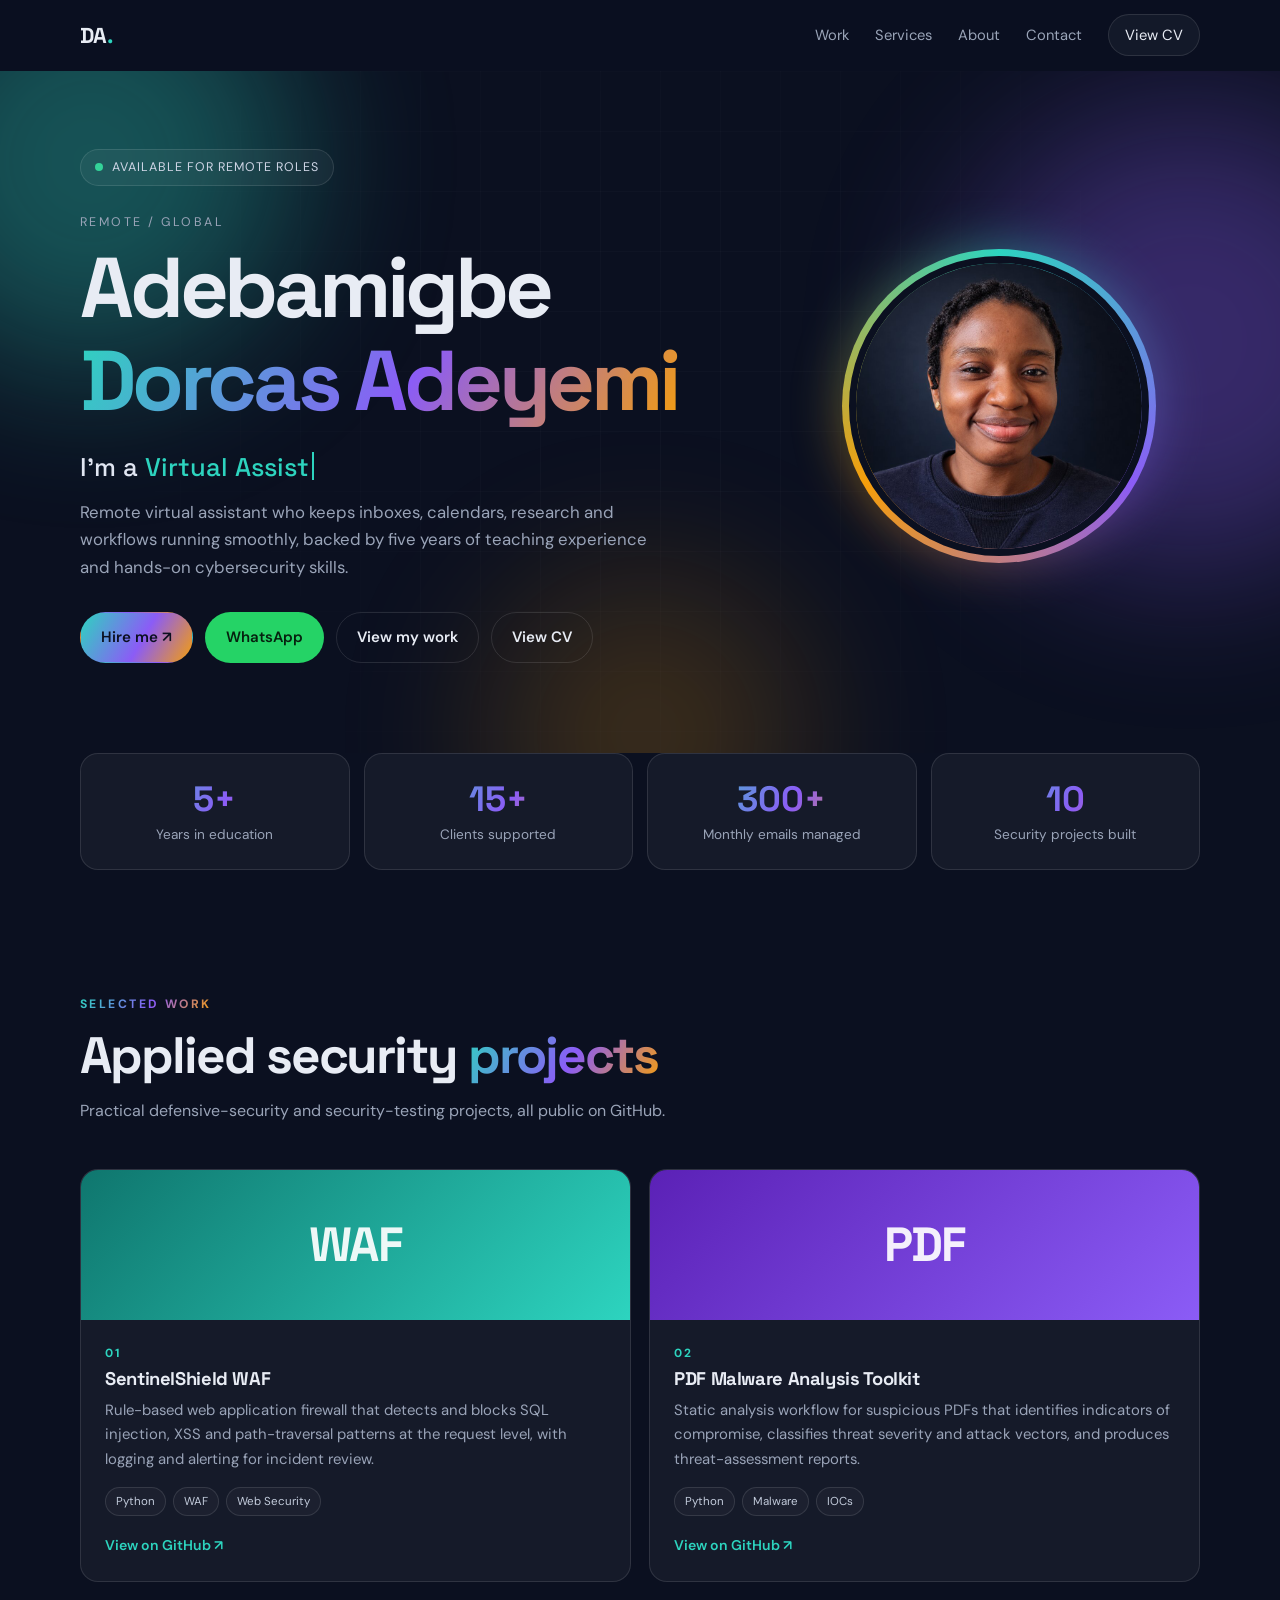
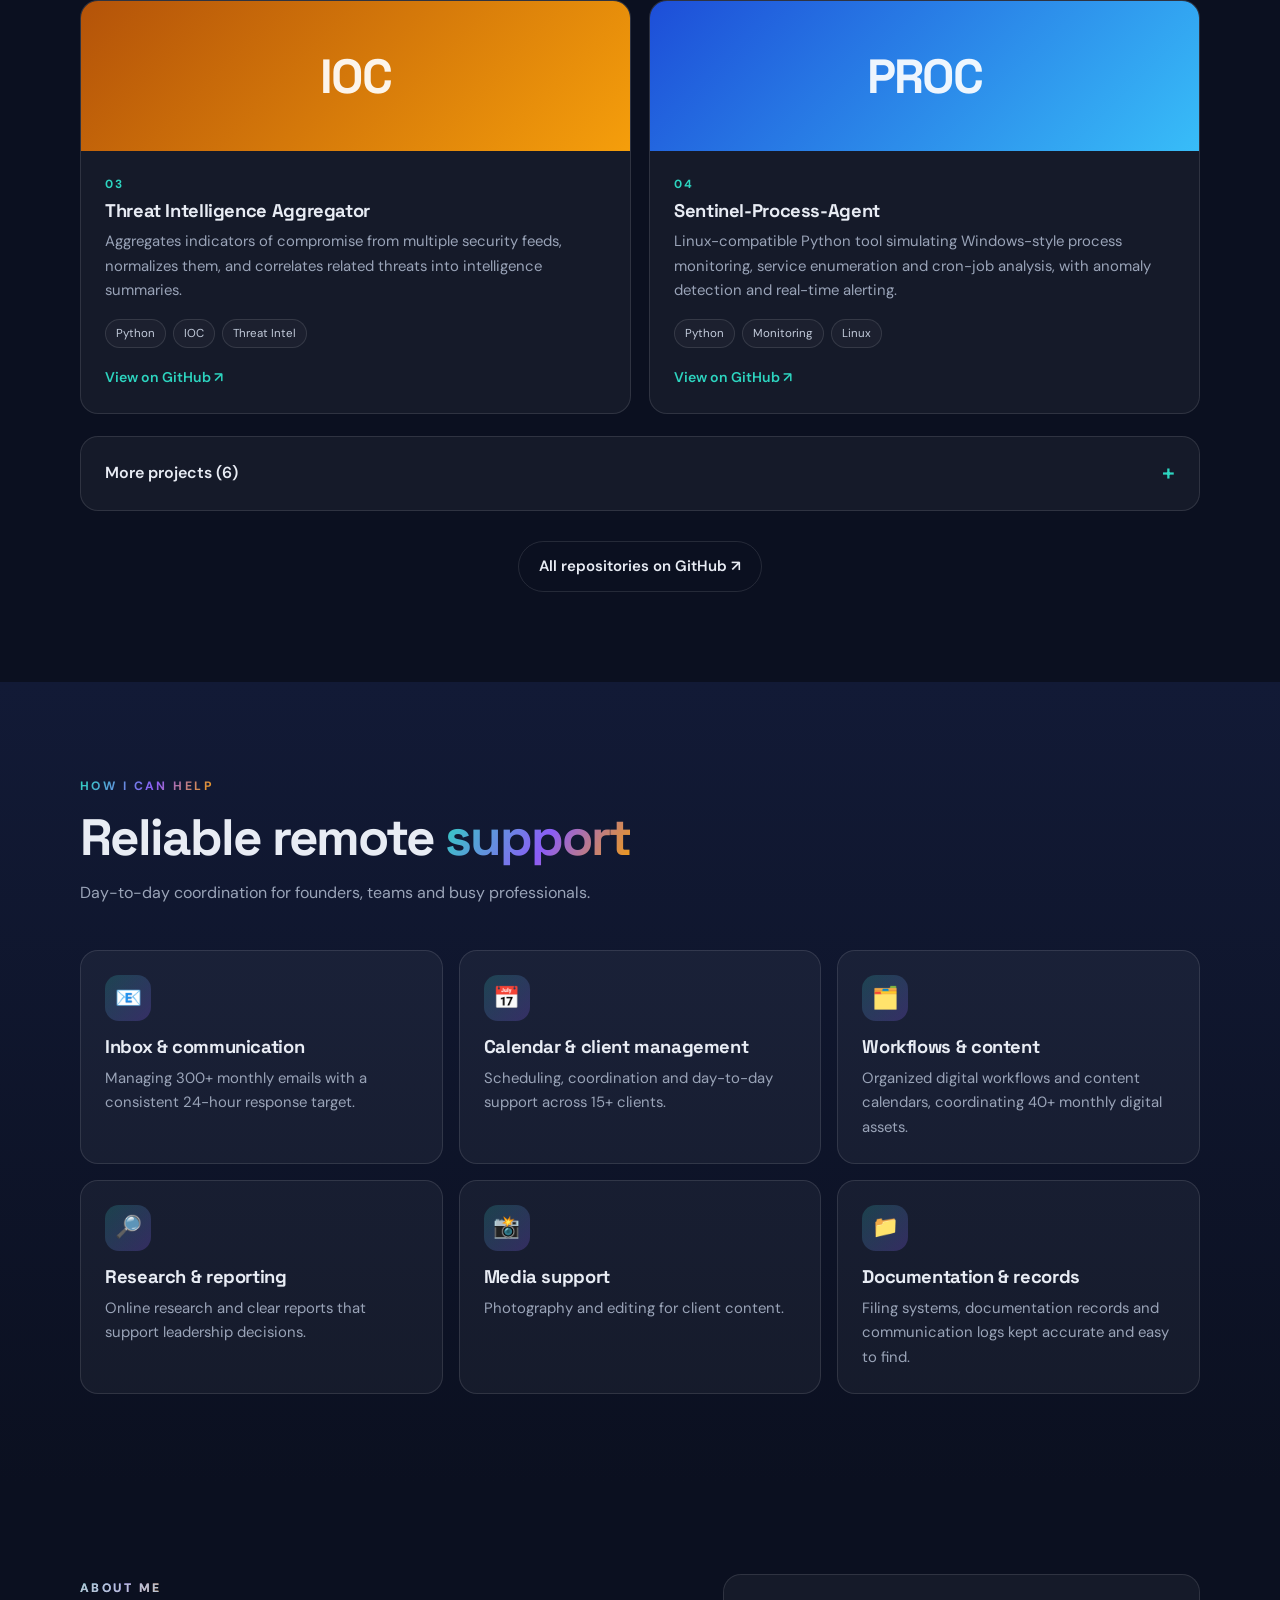
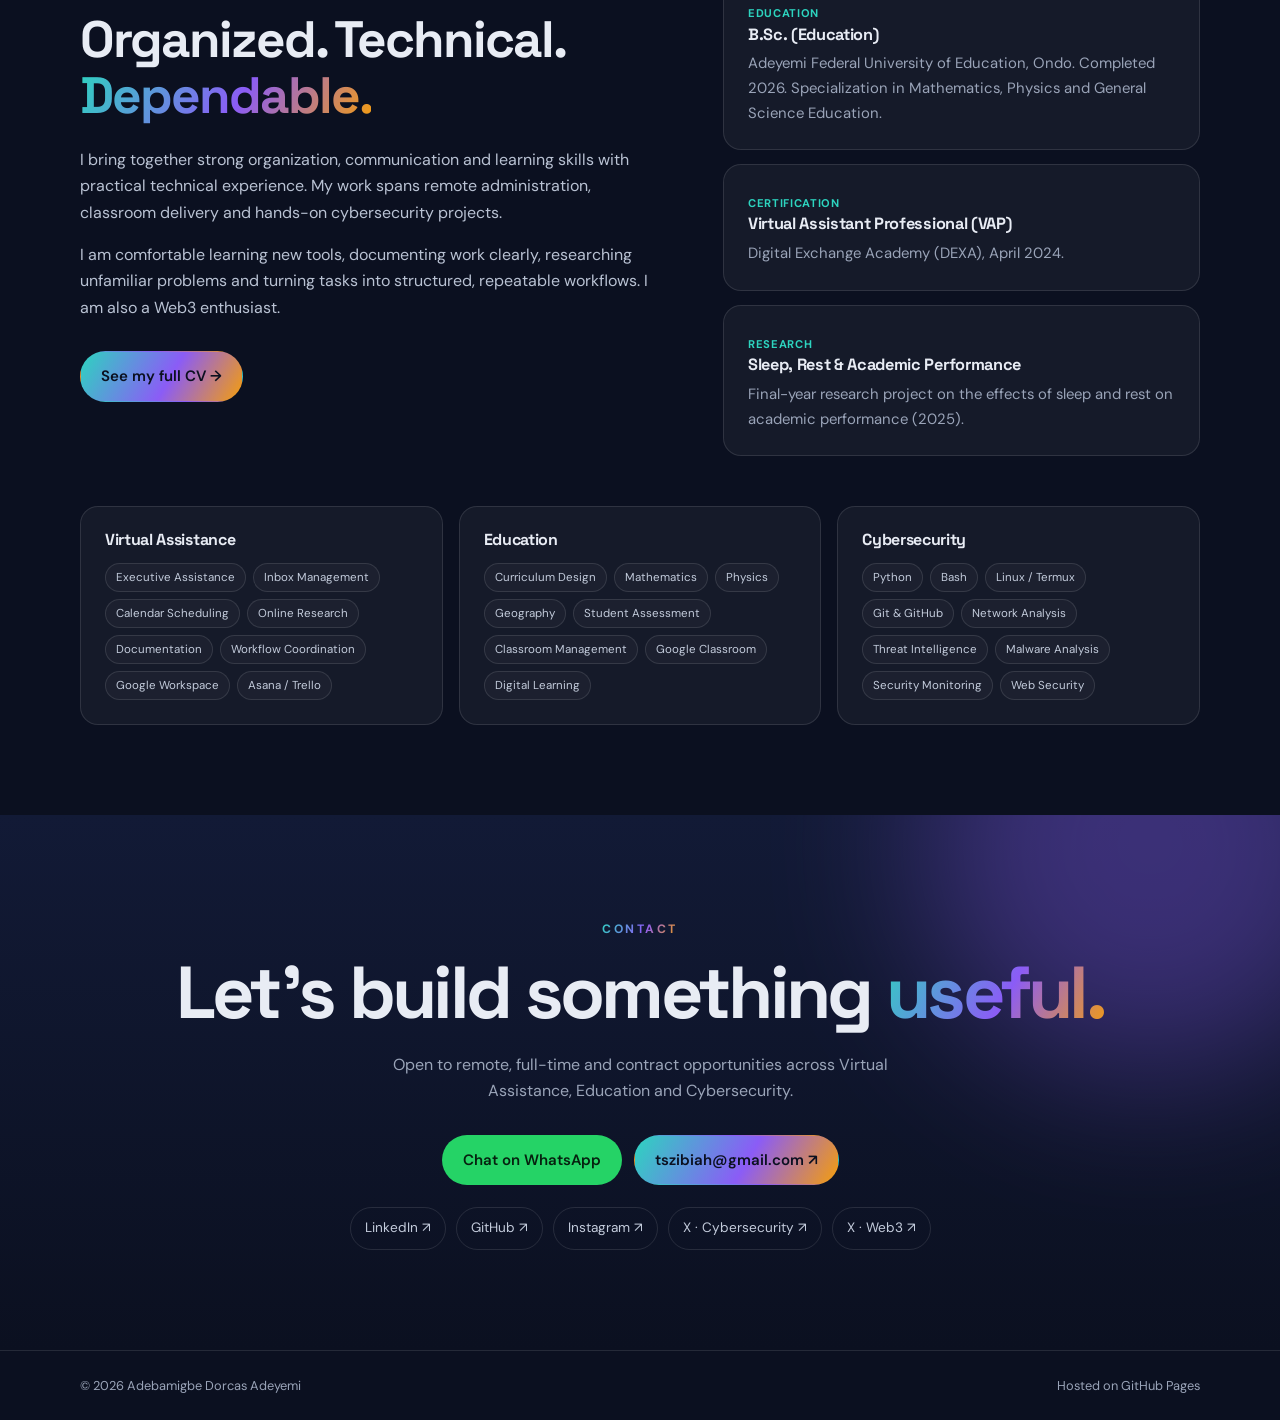
==== commit c809119a: "Redesign: animated landing page, separate CV page" ====
--- a/index.html
+++ b/index.html
@@ -1,288 +1,209 @@
 <!DOCTYPE html>
 <html lang="en">
 <head>
-  <meta charset="UTF-8">
-  <meta name="viewport" content="width=device-width, initial-scale=1.0">
-  <meta name="description" content="Adebamigbe Dorcas Adeyemi — Virtual Assistant, Educator and Cybersecurity Practitioner.">
-  <meta name="theme-color" content="#101416">
-  <title>Adebamigbe Dorcas Adeyemi | Portfolio</title>
-  <link rel="preconnect" href="https://fonts.googleapis.com">
-  <link rel="preconnect" href="https://fonts.gstatic.com" crossorigin>
-  <link href="https://fonts.googleapis.com/css2?family=DM+Sans:wght@400;500;600;700&family=Space+Grotesk:wght@500;600;700&display=swap" rel="stylesheet">
-  <link rel="stylesheet" href="style.css">
+<meta charset="UTF-8">
+<meta name="viewport" content="width=device-width, initial-scale=1.0">
+<title>Adebamigbe Dorcas Adeyemi | Virtual Assistant &amp; Cybersecurity Practitioner</title>
+<meta name="description" content="Remote virtual assistant backed by five years of teaching experience and hands-on cybersecurity projects. Available for remote roles.">
+<meta name="theme-color" content="#0B1020">
+<meta property="og:type" content="website">
+<meta property="og:title" content="Adebamigbe Dorcas Adeyemi | Virtual Assistant &amp; Cybersecurity Practitioner">
+<meta property="og:description" content="Remote virtual assistant backed by five years of teaching experience and hands-on cybersecurity projects.">
+<meta property="og:image" content="https://dorcasjames.github.io/photo.jpg">
+<meta property="og:url" content="https://dorcasjames.github.io/">
+<meta name="twitter:card" content="summary">
+<link rel="icon" href="data:image/svg+xml,%3Csvg xmlns='http://www.w3.org/2000/svg' viewBox='0 0 64 64'%3E%3Crect width='64' height='64' rx='16' fill='%230B1020'/%3E%3Ctext x='32' y='43' font-size='28' font-family='Arial' font-weight='700' text-anchor='middle' fill='%232DD4BF'%3EDA%3C/text%3E%3C/svg%3E">
+<link rel="preconnect" href="https://fonts.googleapis.com">
+<link rel="preconnect" href="https://fonts.gstatic.com" crossorigin>
+<link href="https://fonts.googleapis.com/css2?family=DM+Sans:wght@400;500;600;700&family=Space+Grotesk:wght@500;600;700&display=swap" rel="stylesheet">
+<script>document.documentElement.classList.add('js')</script>
+<link rel="stylesheet" href="style.css">
 </head>
-
 <body>
-  <header class="site-header">
-    <div class="container nav-wrap">
-      <a class="brand" href="#" aria-label="Dorcas Adeyemi home">DA<span>.</span></a>
-      <nav aria-label="Primary navigation">
-        <a href="#experience">Experience</a>
-        <a href="#projects">Projects</a>
-        <a href="#about">About</a>
-        <a href="#skills">Skills</a>
-        <a href="#contact" class="nav-cta">Let's talk</a>
-      </nav>
-    </div>
-  </header>
-
-  <main>
-    <section class="hero">
-      <div class="hero-grid"></div>
-      <div class="container hero-inner">
-        <img class="hero-photo" src="photo.jpg" alt="Portrait of Adebamigbe Dorcas Adeyemi">
-        <div class="availability"><span></span> Available for remote roles</div>
+<div class="progress" id="progress"></div>
+
+<header class="site-header" id="header">
+  <div class="container nav">
+    <a class="brand" href="#home" aria-label="Home">DA<span>.</span></a>
+    <button class="menu-btn" id="menuBtn" aria-label="Open menu" aria-expanded="false">☰</button>
+    <nav class="links" id="links" aria-label="Primary">
+      <a href="#work">Work</a>
+      <a href="#services">Services</a>
+      <a href="#about">About</a>
+      <a href="#contact">Contact</a>
+      <a class="nav-cv" href="cv.html">View CV</a>
+    </nav>
+  </div>
+</header>
+
+<main>
+  <section class="hero" id="home">
+    <div class="blob b1"></div><div class="blob b2"></div><div class="blob b3"></div><div class="grid-bg"></div>
+    <div class="container hero-inner">
+      <div class="hero-text">
+        <div class="pill"><span class="dot"></span> Available for remote roles</div>
         <p class="eyebrow">Remote / Global</p>
-        <h1>Adebamigbe<br><em>Dorcas Adeyemi</em></h1>
-        <p class="hero-role">Virtual Assistant <b>·</b> Cybersecurity Practitioner</p>
-        <p class="hero-copy">
-          Remote virtual assistant who keeps inboxes, calendars, research and workflows running smoothly, backed by five years of teaching experience and hands-on cybersecurity skills.
-        </p>
-        <div class="hero-actions">
-          <a class="button button-light" href="mailto:tszibiah@gmail.com">Email me <span>↗</span></a>
-          <a class="button button-wa" href="https://wa.me/2348134538338" target="_blank" rel="noopener">WhatsApp <span>↗</span></a>
-          <a class="button button-outline" href="https://www.linkedin.com/in/dorcas-adebamigbe" target="_blank" rel="noopener">LinkedIn <span>↗</span></a>
-          <a class="text-link" href="https://github.com/dorcasjames" target="_blank" rel="noopener">View GitHub →</a>
-        </div>
-      </div>
-    </section>
-
-    <section id="experience" class="section section-muted">
-      <div class="container">
-        <p class="section-label">01 / Experience</p>
-        <div class="section-head">
-          <h2 class="section-title">Work that shows <em>range</em>.</h2>
-          <p>Selected experience across administration, education and remote operations.</p>
-        </div>
-
-        <div class="experience-list">
-          <article class="experience-item">
-            <div class="experience-date">2025 — Present</div>
-            <div>
-              <h3>Virtual Assistant <span>· Remote</span></h3>
-              <p class="company">The Catalyst Effect</p>
-              <ul>
-                <li>Managed 300+ monthly email communications with a consistent 24-hour response target.</li>
-                <li>Organized digital workflows and content calendars, coordinating 40+ monthly digital assets.</li>
-                <li>Conducted online research and prepared reports to support leadership decisions.</li>
-                <li>Supported 15+ clients with calendar management, client management and media work (photography and editing).</li>
-              </ul>
-            </div>
-          </article>
-
-          <article class="experience-item">
-            <div class="experience-date">Nov 2025 — Mar 2026</div>
-            <div>
-              <h3>Office Administrator</h3>
-              <p class="company">Yinka Muyiwa Chambers</p>
-              <ul>
-                <li>Coordinated front-desk and daily administrative operations and handled 50+ monthly client inquiries.</li>
-                <li>Maintained filing systems, documentation records and communication logs with attention to accuracy.</li>
-              </ul>
-            </div>
-          </article>
-
-          <article class="experience-item">
-            <div class="experience-date">2019 — 2024</div>
-            <div>
-              <h3>Educator <span>· Primary & Secondary</span></h3>
-              <p class="company">Multi-School Instruction</p>
-              <ul>
-                <li>Delivered Mathematics, Physics and Geography instruction to 100+ students with reported 90%+ pass rates.</li>
-                <li>Created curriculum-aligned lesson plans and used Google Classroom, Zoom and Google Meet for digital learning.</li>
-              </ul>
-            </div>
-          </article>
-        </div>
-      </div>
-    </section>
-
-    <section id="projects" class="section">
-      <div class="container">
-        <p class="section-label">02 / Cybersecurity portfolio</p>
-        <div class="section-head">
-          <div>
-            <h2 class="section-title">Applied security <em>projects</em>.</h2>
-            <p class="section-intro">Ten public projects demonstrating practical defensive-security and security-testing work.</p>
-          </div>
-          <a class="small-link" href="https://github.com/dorcasjames" target="_blank" rel="noopener">All repositories ↗</a>
-        </div>
-
-        <div class="project-grid">
-          <article class="project-card">
-            <div class="project-top"><span>01</span><a href="https://github.com/dorcasjames/sentinel-process-agent" target="_blank" rel="noopener">↗</a></div>
+        <h1>Adebamigbe<br><span class="grad">Dorcas Adeyemi</span></h1>
+        <p class="role">I'm a <span id="rotator">Virtual Assistant</span><span class="caret"></span></p>
+        <p class="lead">Remote virtual assistant who keeps inboxes, calendars, research and workflows running smoothly, backed by five years of teaching experience and hands-on cybersecurity skills.</p>
+        <div class="actions">
+          <a class="btn btn-primary" href="mailto:tszibiah@gmail.com">Hire me ↗</a>
+          <a class="btn btn-wa" href="https://wa.me/2348134538338" target="_blank" rel="noopener">WhatsApp</a>
+          <a class="btn" href="#work">View my work</a>
+          <a class="btn" href="cv.html">View CV</a>
+        </div>
+      </div>
+      <div class="hero-photo">
+        <div class="avatar"><img src="photo.jpg" alt="Portrait of Adebamigbe Dorcas Adeyemi"></div>
+      </div>
+    </div>
+  </section>
+
+  <section class="stats">
+    <div class="container stat-grid">
+      <div class="stat reveal"><strong data-count="5" data-suffix="+">5+</strong><span>Years in education</span></div>
+      <div class="stat reveal" style="--d:.08s"><strong data-count="15" data-suffix="+">15+</strong><span>Clients supported</span></div>
+      <div class="stat reveal" style="--d:.16s"><strong data-count="300" data-suffix="+">300+</strong><span>Monthly emails managed</span></div>
+      <div class="stat reveal" style="--d:.24s"><strong data-count="10" data-suffix="">10</strong><span>Security projects built</span></div>
+    </div>
+  </section>
+
+  <section class="section" id="work">
+    <div class="container">
+      <div class="head reveal">
+        <p class="label">Selected work</p>
+        <h2 class="title">Applied security <span class="grad">projects</span></h2>
+        <p class="intro">Practical defensive-security and security-testing projects, all public on GitHub.</p>
+      </div>
+      <div class="grid2">
+        <article class="card project reveal">
+          <div class="thumb t1">WAF</div>
+          <div class="pbody">
+            <p class="num">01</p>
+            <h3>SentinelShield WAF</h3>
+            <p>Rule-based web application firewall that detects and blocks SQL injection, XSS and path-traversal patterns at the request level, with logging and alerting for incident review.</p>
+            <div class="chips"><span>Python</span><span>WAF</span><span>Web Security</span></div>
+            <a class="plink" href="https://github.com/dorcasjames/sentinelshield-waf" target="_blank" rel="noopener">View on GitHub ↗</a>
+          </div>
+        </article>
+        <article class="card project reveal" style="--d:.1s">
+          <div class="thumb t2">PDF</div>
+          <div class="pbody">
+            <p class="num">02</p>
+            <h3>PDF Malware Analysis Toolkit</h3>
+            <p>Static analysis workflow for suspicious PDFs that identifies indicators of compromise, classifies threat severity and attack vectors, and produces threat-assessment reports.</p>
+            <div class="chips"><span>Python</span><span>Malware</span><span>IOCs</span></div>
+            <a class="plink" href="https://github.com/dorcasjames/pdf-malware-analysis-toolkit" target="_blank" rel="noopener">View on GitHub ↗</a>
+          </div>
+        </article>
+        <article class="card project reveal">
+          <div class="thumb t3">IOC</div>
+          <div class="pbody">
+            <p class="num">03</p>
+            <h3>Threat Intelligence Aggregator</h3>
+            <p>Aggregates indicators of compromise from multiple security feeds, normalizes them, and correlates related threats into intelligence summaries.</p>
+            <div class="chips"><span>Python</span><span>IOC</span><span>Threat Intel</span></div>
+            <a class="plink" href="https://github.com/dorcasjames/threat-intelligence-aggregator" target="_blank" rel="noopener">View on GitHub ↗</a>
+          </div>
+        </article>
+        <article class="card project reveal" style="--d:.1s">
+          <div class="thumb t4">PROC</div>
+          <div class="pbody">
+            <p class="num">04</p>
             <h3>Sentinel-Process-Agent</h3>
-            <p>Process monitoring, service enumeration and cron-job analysis for defensive operations.</p>
-            <ul class="project-detail"><li>Linux-compatible Python application that simulates Windows process monitoring, service enumeration and cron-job analysis.</li><li>Designed for defensive security operations.</li><li>Includes anomaly detection and real-time alerting.</li></ul>
-            <div class="tags"><span>Python</span><span>Monitoring</span><span>Linux</span></div>
-          </article>
-
-          <article class="project-card">
-            <div class="project-top"><span>02</span><a href="https://github.com/dorcasjames/registry-monitor" target="_blank" rel="noopener">↗</a></div>
-            <h3>SentinelShield Registry Monitor</h3>
-            <p>Registry-change detection with JSON and SQLite-backed forensic logging.</p>
-            <ul class="project-detail"><li>Registry change monitoring system built with JSON and SQLite.</li><li>Tracks configuration alterations and unauthorized modifications for forensic analysis.</li><li>Database schema designed for efficient logging and querying, plus a dashboard that visualizes security-sensitive changes.</li></ul>
-            <div class="tags"><span>Python</span><span>SQLite</span><span>Forensics</span></div>
-          </article>
-
-          <article class="project-card">
-            <div class="project-top"><span>03</span><a href="https://github.com/dorcasjames/threat-intelligence-aggregator" target="_blank" rel="noopener">↗</a></div>
-            <h3>Threat Intelligence Aggregator</h3>
-            <p>Aggregates, parses and normalizes indicators of compromise from multiple feeds.</p>
-            <ul class="project-detail"><li>Aggregates threat indicators (IOCs) from multiple security feeds.</li><li>Parses and normalizes the data for threat assessment.</li><li>Correlation engine that links related threats and generates intelligence summaries.</li></ul>
-            <div class="tags"><span>Python</span><span>IOC</span><span>Threat Intel</span></div>
-          </article>
-
-          <article class="project-card">
-            <div class="project-top"><span>04</span><a href="https://github.com/dorcasjames/file-transfer-monitoring-system" target="_blank" rel="noopener">↗</a></div>
-            <h3>File Transfer Monitoring System</h3>
-            <p>Tracks file access and transfer activity with logging for incident-response review.</p>
-            <ul class="project-detail"><li>Monitors file access and transfers to detect unauthorized data movement and flag suspicious access patterns.</li><li>Forensic logging mechanism supporting incident response and data-exfiltration risk assessment.</li></ul>
-            <div class="tags"><span>Python</span><span>Monitoring</span><span>IR</span></div>
-          </article>
-
-          <article class="project-card">
-            <div class="project-top"><span>05</span><a href="https://github.com/dorcasjames/pdf-malware-analysis-toolkit" target="_blank" rel="noopener">↗</a></div>
-            <h3>PDF Malware Analysis Toolkit</h3>
-            <p>Static analysis workflow for suspicious PDFs, IOCs and threat-severity classification.</p>
-            <ul class="project-detail"><li>Toolkit for analyzing suspicious PDF files and identifying indicators of compromise (IOCs).</li><li>Classifies threat severity and attack vectors.</li><li>Pattern recognition for malware signature detection, with a reporting framework for threat assessment.</li></ul>
-            <div class="tags"><span>Python</span><span>Malware</span><span>IOCs</span></div>
-          </article>
-
-          <article class="project-card">
-            <div class="project-top"><span>06</span><a href="https://github.com/dorcasjames/password-cracking-credential-suite" target="_blank" rel="noopener">↗</a></div>
-            <h3>Credential Attack Suite</h3>
-            <p>Educational framework covering password attacks, hashes and credential weaknesses.</p>
-            <ul class="project-detail"><li>Educational framework demonstrating password attack techniques, hash analysis and credential vulnerabilities for defensive awareness.</li><li>Documents common attack vectors, countermeasures and best practices for credential protection.</li></ul>
-            <div class="tags"><span>Python</span><span>Hashes</span><span>Security Testing</span></div>
-          </article>
-
-          <article class="project-card">
-            <div class="project-top"><span>07</span><a href="https://github.com/dorcasjames/sentinelshield-waf" target="_blank" rel="noopener">↗</a></div>
-            <h3>SentinelShield WAF</h3>
-            <p>Rule-based web application firewall detecting SQL injection, XSS and path-traversal patterns.</p>
-            <ul class="project-detail"><li>Detects and blocks common attack patterns (SQL injection, XSS, path traversal) at the request level.</li><li>Request logging and alerting to support incident review and tuning of detection rules.</li></ul>
-            <div class="tags"><span>Python</span><span>WAF</span><span>Web Security</span></div>
-          </article>
-
-          <article class="project-card">
-            <div class="project-top"><span>08</span><a href="https://github.com/dorcasjames/privesc-automation-toolkit" target="_blank" rel="noopener">↗</a></div>
-            <h3>Privilege Escalation Automation</h3>
-            <p>Enumerates common Linux privilege-escalation vectors for defensive auditing and prioritization.</p>
-            <ul class="project-detail"><li>Enumerates common Linux privilege-escalation vectors: misconfigurations, weak permissions and exploitable services.</li><li>Produces structured reports that flag escalation risks and prioritize remediation.</li><li>Built for defensive auditing.</li></ul>
-            <div class="tags"><span>Linux</span><span>Python</span><span>Auditing</span></div>
-          </article>
-
-          <article class="project-card">
-            <div class="project-top"><span>09</span><a href="https://github.com/dorcasjames/usb-control-framework" target="_blank" rel="noopener">↗</a></div>
-            <h3>USB Control Framework</h3>
-            <p>Monitors USB-device connections and records events for access control and review.</p>
-            <ul class="project-detail"><li>Monitors and controls USB device connections, flagging unauthorized removable media for data-loss prevention.</li><li>Logs device events for forensic review and policy enforcement.</li></ul>
-            <div class="tags"><span>Python</span><span>Endpoint</span><span>DLP</span></div>
-          </article>
-
-          <article class="project-card">
-            <div class="project-top"><span>10</span><a href="https://github.com/dorcasjames/payload-encoder" target="_blank" rel="noopener">↗</a></div>
-            <h3>Payload Encoder</h3>
-            <p>Encoding utility used to explore obfuscation concepts and defensive signature research.</p>
-            <ul class="project-detail"><li>Encoding utility that demonstrates obfuscation techniques used in security testing and defensive signature research.</li><li>Documents encoding schemes and their detection implications for blue-team awareness.</li></ul>
-            <div class="tags"><span>JavaScript</span><span>Encoding</span><span>Research</span></div>
-          </article>
-        </div>
-      </div>
-    </section>
-
-    <section id="about" class="section">
-      <div class="container two-col">
-        <div>
-          <p class="section-label">03 / About</p>
-          <h2 class="section-title">Three strengths.<br><em>One dependable professional.</em></h2>
-        </div>
-        <div class="about-copy">
-          <p>
-            I bring together strong organization, communication and learning skills with practical
-            technical experience. My work spans remote administration, classroom delivery and
-            hands-on cybersecurity projects.
-          </p>
-          <p>
-            I am comfortable learning new tools, documenting work clearly, researching unfamiliar
-            problems and turning tasks into structured, repeatable workflows. I am also a Web3 enthusiast.
-          </p>
-          <div class="stat-row">
-            <div><strong>5+</strong><span>Years in education</span></div>
-            <div><strong>10</strong><span>Cybersecurity projects</span></div>
-            <div><strong>95%</strong><span>Task completion rate*</span></div>
-          </div>
-          <p class="fine-print">*Reported performance metric from the Virtual Assistant role.</p>
-        </div>
-      </div>
-    </section>
-
-    <section id="skills" class="section section-muted">
-      <div class="container">
-        <p class="section-label">04 / Skills</p>
-        <div class="skill-layout">
-          <div>
-            <h2 class="section-title">Skills &amp; capabilities.</h2>
-            <p class="section-intro">Practical tools and strengths across administration, education, and cybersecurity.</p>
-          </div>
-          <div class="skill-groups">
-            <div class="skill-group">
-              <h3>Virtual Assistance</h3>
-              <div class="skill-tags"><span>Executive Assistance</span><span>Inbox Management</span><span>Calendar Scheduling</span><span>Online Research</span><span>Documentation</span><span>Workflow Coordination</span><span>Google Workspace</span><span>Asana / Trello</span></div>
-            </div>
-            <div class="skill-group">
-              <h3>Education</h3>
-              <div class="skill-tags"><span>Curriculum Design</span><span>Mathematics</span><span>Physics</span><span>Geography</span><span>Student Assessment</span><span>Classroom Management</span><span>Google Classroom</span><span>Digital Learning</span></div>
-            </div>
-            <div class="skill-group">
-              <h3>Cybersecurity</h3>
-              <div class="skill-tags"><span>Python</span><span>Bash</span><span>Linux / Termux</span><span>Git & GitHub</span><span>Network Analysis</span><span>Threat Intelligence</span><span>Malware Analysis</span><span>Security Monitoring</span><span>Web Security</span></div>
-            </div>
-          </div>
-        </div>
-      </div>
-    </section>
-
-    <section class="section">
-      <div class="container education-card">
-        <div>
-          <p class="section-label">05 / Education</p>
-          <h2>B.Sc. (Education)</h2>
-          <p class="company">Adeyemi Federal University of Education, Ondo</p>
-        </div>
-        <div>
-          <span class="date-pill">Completed 2026</span>
-          <p>Specialization in Mathematics, Physics and General Science Education.</p>
-          <p>Research project: <em>The Effects of Sleep and Rest on Academic Performance</em> (2025).</p>
-          <p class="cert-line">Certification: Virtual Assistant Professional (VAP), Digital Exchange Academy (DEXA), April 2024.</p>
-        </div>
-      </div>
-    </section>
-
-    <section id="contact" class="contact">
-      <div class="container contact-inner">
-        <p class="section-label">06 / Contact</p>
-        <h2>Let's build something <em>useful.</em></h2>
-        <p>Open to remote, full-time and contract opportunities across Virtual Assistance, Education and Cybersecurity.</p>
-        <div class="contact-links">
-          <a class="wa" href="https://wa.me/2348134538338" target="_blank" rel="noopener">Chat on WhatsApp ↗</a>
-          <a href="mailto:tszibiah@gmail.com">tszibiah@gmail.com ↗</a>
-          <a href="https://www.linkedin.com/in/dorcas-adebamigbe" target="_blank" rel="noopener">LinkedIn ↗</a>
-          <a href="https://github.com/dorcasjames" target="_blank" rel="noopener">GitHub ↗</a>
-          <a href="https://www.instagram.com/ts_zibiah" target="_blank" rel="noopener">Instagram ↗</a>
-          <a href="https://x.com/tszyrell" target="_blank" rel="noopener">X · Cybersecurity ↗</a>
-          <a href="https://x.com/ts_Zibia" target="_blank" rel="noopener">X · Web3 ↗</a>
-        </div>
-      </div>
-    </section>
-  </main>
-
-  <footer>
-    <div class="container footer-inner">
-      <span>© 2026 Adebamigbe Dorcas Adeyemi</span>
-      <span>Hosted on GitHub Pages</span>
-    </div>
-  </footer>
+            <p>Linux-compatible Python tool simulating Windows-style process monitoring, service enumeration and cron-job analysis, with anomaly detection and real-time alerting.</p>
+            <div class="chips"><span>Python</span><span>Monitoring</span><span>Linux</span></div>
+            <a class="plink" href="https://github.com/dorcasjames/sentinel-process-agent" target="_blank" rel="noopener">View on GitHub ↗</a>
+          </div>
+        </article>
+      </div>
+
+      <details class="more reveal">
+        <summary>More projects (6)</summary>
+        <div class="more-list">
+          <a class="row" href="https://github.com/dorcasjames/registry-monitor" target="_blank" rel="noopener"><div><b>SentinelShield Registry Monitor</b><small>Registry-change detection with JSON and SQLite-backed forensic logging.</small></div><span>↗</span></a>
+          <a class="row" href="https://github.com/dorcasjames/file-transfer-monitoring-system" target="_blank" rel="noopener"><div><b>File Transfer Monitoring System</b><small>Tracks file access and transfers, with logging for incident-response review.</small></div><span>↗</span></a>
+          <a class="row" href="https://github.com/dorcasjames/password-cracking-credential-suite" target="_blank" rel="noopener"><div><b>Credential Attack Suite</b><small>Educational framework covering password attacks, hashes and credential weaknesses.</small></div><span>↗</span></a>
+          <a class="row" href="https://github.com/dorcasjames/privesc-automation-toolkit" target="_blank" rel="noopener"><div><b>Privilege Escalation Automation</b><small>Enumerates Linux privilege-escalation vectors for defensive auditing and prioritization.</small></div><span>↗</span></a>
+          <a class="row" href="https://github.com/dorcasjames/usb-control-framework" target="_blank" rel="noopener"><div><b>USB Control Framework</b><small>Monitors USB-device connections and records events for access control and review.</small></div><span>↗</span></a>
+          <a class="row" href="https://github.com/dorcasjames/payload-encoder" target="_blank" rel="noopener"><div><b>Payload Encoder</b><small>Encoding utility for exploring obfuscation concepts and defensive signature research.</small></div><span>↗</span></a>
+        </div>
+      </details>
+      <div class="center reveal"><a class="btn" href="https://github.com/dorcasjames" target="_blank" rel="noopener">All repositories on GitHub ↗</a></div>
+    </div>
+  </section>
+
+  <section class="section section-alt" id="services">
+    <div class="container">
+      <div class="head reveal">
+        <p class="label">How I can help</p>
+        <h2 class="title">Reliable remote <span class="grad">support</span></h2>
+        <p class="intro">Day-to-day coordination for founders, teams and busy professionals.</p>
+      </div>
+      <div class="grid3">
+        <div class="card reveal"><div class="icon">📧</div><h3>Inbox &amp; communication</h3><p>Managing 300+ monthly emails with a consistent 24-hour response target.</p></div>
+        <div class="card reveal" style="--d:.08s"><div class="icon">📅</div><h3>Calendar &amp; client management</h3><p>Scheduling, coordination and day-to-day support across 15+ clients.</p></div>
+        <div class="card reveal" style="--d:.16s"><div class="icon">🗂️</div><h3>Workflows &amp; content</h3><p>Organized digital workflows and content calendars, coordinating 40+ monthly digital assets.</p></div>
+        <div class="card reveal"><div class="icon">🔎</div><h3>Research &amp; reporting</h3><p>Online research and clear reports that support leadership decisions.</p></div>
+        <div class="card reveal" style="--d:.08s"><div class="icon">📸</div><h3>Media support</h3><p>Photography and editing for client content.</p></div>
+        <div class="card reveal" style="--d:.16s"><div class="icon">📁</div><h3>Documentation &amp; records</h3><p>Filing systems, documentation records and communication logs kept accurate and easy to find.</p></div>
+      </div>
+    </div>
+  </section>
+
+  <section class="section" id="about">
+    <div class="container">
+      <div class="about-grid">
+        <div class="about-text reveal">
+          <p class="label">About me</p>
+          <h2 class="title">Organized. Technical. <span class="grad">Dependable.</span></h2>
+          <p style="margin-top:22px">I bring together strong organization, communication and learning skills with practical technical experience. My work spans remote administration, classroom delivery and hands-on cybersecurity projects.</p>
+          <p>I am comfortable learning new tools, documenting work clearly, researching unfamiliar problems and turning tasks into structured, repeatable workflows. I am also a Web3 enthusiast.</p>
+          <div class="actions"><a class="btn btn-primary" href="cv.html">See my full CV →</a></div>
+        </div>
+        <div class="facts">
+          <div class="card reveal"><small>Education</small><h3>B.Sc. (Education)</h3><p>Adeyemi Federal University of Education, Ondo. Completed 2026. Specialization in Mathematics, Physics and General Science Education.</p></div>
+          <div class="card reveal" style="--d:.08s"><small>Certification</small><h3>Virtual Assistant Professional (VAP)</h3><p>Digital Exchange Academy (DEXA), April 2024.</p></div>
+          <div class="card reveal" style="--d:.16s"><small>Research</small><h3>Sleep, Rest &amp; Academic Performance</h3><p>Final-year research project on the effects of sleep and rest on academic performance (2025).</p></div>
+        </div>
+      </div>
+
+      <div class="skills">
+        <div class="card reveal"><h3>Virtual Assistance</h3><div class="chips"><span>Executive Assistance</span><span>Inbox Management</span><span>Calendar Scheduling</span><span>Online Research</span><span>Documentation</span><span>Workflow Coordination</span><span>Google Workspace</span><span>Asana / Trello</span></div></div>
+        <div class="card reveal" style="--d:.08s"><h3>Education</h3><div class="chips"><span>Curriculum Design</span><span>Mathematics</span><span>Physics</span><span>Geography</span><span>Student Assessment</span><span>Classroom Management</span><span>Google Classroom</span><span>Digital Learning</span></div></div>
+        <div class="card reveal" style="--d:.16s"><h3>Cybersecurity</h3><div class="chips"><span>Python</span><span>Bash</span><span>Linux / Termux</span><span>Git &amp; GitHub</span><span>Network Analysis</span><span>Threat Intelligence</span><span>Malware Analysis</span><span>Security Monitoring</span><span>Web Security</span></div></div>
+      </div>
+    </div>
+  </section>
+
+  <section class="section section-alt contact" id="contact">
+    <div class="blob b2" style="top:-200px;right:-100px"></div>
+    <div class="container" style="position:relative;z-index:1">
+      <p class="label reveal">Contact</p>
+      <h2 class="reveal">Let's build something <span class="grad">useful.</span></h2>
+      <p class="sub reveal">Open to remote, full-time and contract opportunities across Virtual Assistance, Education and Cybersecurity.</p>
+      <div class="actions reveal">
+        <a class="btn btn-wa" href="https://wa.me/2348134538338" target="_blank" rel="noopener">Chat on WhatsApp</a>
+        <a class="btn btn-primary" href="mailto:tszibiah@gmail.com">tszibiah@gmail.com ↗</a>
+      </div>
+      <div class="socials reveal">
+        <a href="https://www.linkedin.com/in/dorcas-adebamigbe" target="_blank" rel="noopener">LinkedIn ↗</a>
+        <a href="https://github.com/dorcasjames" target="_blank" rel="noopener">GitHub ↗</a>
+        <a href="https://www.instagram.com/ts_zibiah" target="_blank" rel="noopener">Instagram ↗</a>
+        <a href="https://x.com/tszyrell" target="_blank" rel="noopener">X · Cybersecurity ↗</a>
+        <a href="https://x.com/ts_Zibia" target="_blank" rel="noopener">X · Web3 ↗</a>
+      </div>
+    </div>
+  </section>
+</main>
+
+<footer>
+  <div class="container foot">
+    <span>© 2026 Adebamigbe Dorcas Adeyemi</span>
+    <span>Hosted on GitHub Pages</span>
+  </div>
+</footer>
+
+<script src="script.js"></script>
 </body>
 </html>
--- a/style.css
+++ b/style.css
@@ -1,149 +1,186 @@
-:root{
-  --ink:#15191a;
-  --muted:#687174;
-  --paper:#f5f3ee;
-  --card:#ffffff;
-  --dark:#101416;
-  --line:#ddd9d0;
-  --accent:#1d8f83;
-  --accent-soft:#d9eeea;
-  --warm:#d5a64d;
-  --max:1160px;
-  --radius:18px;
-}
+:root{--bg:#0B1020;--bg2:#121A36;--card:rgba(255,255,255,.045);--line:rgba(255,255,255,.11);--text:#E8ECF4;--muted:#9AA4B8;--teal:#2DD4BF;--violet:#8B5CF6;--amber:#F59E0B;--grad:linear-gradient(120deg,#2DD4BF,#8B5CF6 55%,#F59E0B);--max:1120px;--r:18px}
 *{box-sizing:border-box}
-html{scroll-behavior:smooth}
-body{font-family:"Times New Roman",Times,serif;margin:0;background:var(--paper);color:var(--ink);line-height:1.65}
+html{scroll-behavior:smooth;scroll-padding-top:84px}
+body{margin:0;font-family:"DM Sans",system-ui,-apple-system,sans-serif;background:var(--bg);color:var(--text);line-height:1.65;-webkit-font-smoothing:antialiased;animation:pagein .6s ease both}
+body.leaving{opacity:0;transition:opacity .25s ease}
+@keyframes pagein{from{opacity:0;transform:translateY(8px)}to{opacity:1;transform:none}}
+h1,h2,h3{font-family:"Space Grotesk","DM Sans",sans-serif;line-height:1.1;margin:0}
 a{color:inherit;text-decoration:none}
+p{margin:0}
 .container{width:min(calc(100% - 40px),var(--max));margin-inline:auto}
-.site-header{position:sticky;top:0;z-index:20;background:rgba(245,243,238,.92);backdrop-filter:blur(14px);border-bottom:1px solid rgba(21,25,26,.08)}
-.nav-wrap{height:72px;display:flex;align-items:center;justify-content:space-between}
-.brand{font:700 1.25rem "Times New Roman",Times,serif;letter-spacing:-.04em}
-.brand span{color:var(--accent)}
-nav{display:flex;align-items:center;gap:28px;font-size:.9rem;color:#4e5659}
-nav a{transition:.2s}
-nav a:hover{color:var(--ink)}
-.nav-cta{padding:9px 15px;border:1px solid var(--ink);border-radius:999px;color:var(--ink)}
-.hero{position:relative;overflow:hidden;background:var(--dark);color:#f8f7f2;min-height:650px;display:flex;align-items:center}
-.hero-grid{position:absolute;inset:0;opacity:.55;background-image:linear-gradient(rgba(255,255,255,.035) 1px,transparent 1px),linear-gradient(90deg,rgba(255,255,255,.035) 1px,transparent 1px);background-size:64px 64px}
-.hero:after{content:"";position:absolute;width:520px;height:520px;border-radius:50%;right:-180px;top:-180px;background:radial-gradient(circle,rgba(29,143,131,.24),transparent 68%)}
-.hero-inner{position:relative;z-index:1;padding:92px 0 105px}
-.availability{display:inline-flex;align-items:center;gap:9px;border:1px solid rgba(255,255,255,.18);padding:8px 13px;border-radius:999px;font-size:.78rem;text-transform:uppercase;letter-spacing:.1em;color:#d8dfdd}
-.availability span{width:7px;height:7px;border-radius:50%;background:#62c7ae;box-shadow:0 0 0 5px rgba(98,199,174,.1)}
-.eyebrow{margin:34px 0 10px;color:#9ba7a6;font-size:.78rem;text-transform:uppercase;letter-spacing:.18em}
-.hero h1{font:700 clamp(3.1rem,8vw,6.8rem)/.92 "Times New Roman",Times,serif;letter-spacing:-.065em;margin:0;max-width:850px}
-.hero h1 em{font-style:normal;color:#b7d9d2}
-.hero-role{font-size:clamp(1.05rem,2vw,1.35rem);margin:28px 0 13px;color:#e6e9e5}
-.hero-role b{color:var(--warm);font-weight:500;padding:0 7px}
-.hero-copy{max-width:650px;color:#aeb8b7;font-size:1rem}
-.hero-actions{display:flex;align-items:center;gap:13px;flex-wrap:wrap;margin-top:30px}
-.button{display:inline-flex;align-items:center;gap:22px;padding:12px 17px;border-radius:999px;font-weight:600;font-size:.9rem}
-.button-light{background:#f5f3ee;color:var(--ink)}
-.button-outline{border:1px solid rgba(255,255,255,.3);color:#f8f7f2}
-.text-link{margin-left:8px;color:#b7d9d2;font-size:.9rem}
-.role-strip{padding:0 0 24px;background:var(--paper)}
-.role-grid{display:grid;grid-template-columns:repeat(3,1fr);gap:16px;margin-top:-46px;position:relative;z-index:2}
-.role-card{background:var(--card);border:1px solid var(--line);border-radius:var(--radius);padding:25px;box-shadow:0 18px 50px rgba(30,35,33,.06)}
-.role-number{font:600 .72rem "Times New Roman";color:var(--accent);letter-spacing:.14em}
-.role-card h2{font:600 1.25rem "Times New Roman";margin:14px 0 7px;letter-spacing:-.025em}
-.role-card p{font-size:.88rem;color:var(--muted);margin:0}
-.section{padding:105px 0}
-.section-muted{background:#ebe9e2}
-.section-label{font:600 .72rem "Times New Roman";text-transform:uppercase;letter-spacing:.18em;color:var(--accent);margin:0 0 20px}
-.two-col{display:grid;grid-template-columns:.9fr 1.1fr;gap:100px}
-.section-title{font:600 clamp(2rem,4vw,3.35rem)/1.03 "Times New Roman";letter-spacing:-.05em;margin:0}
-.section-title em{font-style:normal;color:var(--accent)}
-.about-copy{max-width:650px}
-.about-copy p{color:#4f595c;margin-top:0}
-.about-copy p+p{margin-top:17px}
-.stat-row{display:grid;grid-template-columns:repeat(3,1fr);gap:10px;border-top:1px solid var(--line);border-bottom:1px solid var(--line);margin-top:35px;padding:22px 0}
-.stat-row strong{display:block;font:700 1.7rem "Times New Roman";color:var(--ink)}
-.stat-row span{display:block;font-size:.75rem;color:var(--muted);margin-top:3px}
-.fine-print{font-size:.7rem!important;color:#858c8e!important;margin-top:10px!important}
-.section-head{display:flex;align-items:end;justify-content:space-between;gap:30px;margin-bottom:45px}
-.section-head>p,.section-intro{max-width:470px;color:var(--muted);margin:0}
-.small-link{font-size:.82rem;border-bottom:1px solid var(--ink);padding-bottom:3px;white-space:nowrap}
-.experience-list{border-top:1px solid #cfcbc1}
-.experience-item{display:grid;grid-template-columns:190px 1fr;gap:55px;padding:34px 0;border-bottom:1px solid #cfcbc1}
-.experience-date{font:500 .8rem "Times New Roman";color:#727a7c;padding-top:5px}
-.experience-item h3{font:600 1.35rem "Times New Roman";margin:0;letter-spacing:-.025em}
-.experience-item h3 span{font:400 .85rem "Times New Roman",Times,serif;color:var(--muted)}
-.company{color:var(--accent);font-size:.9rem;margin:5px 0 15px}
-.experience-item ul{margin:0;padding-left:18px;color:#555f61;font-size:.9rem}
-.experience-item li+li{margin-top:8px}
-.project-grid{display:grid;grid-template-columns:repeat(2,1fr);gap:15px}
-.project-card{background:var(--card);border:1px solid var(--line);border-radius:var(--radius);padding:25px;min-height:235px;display:flex;flex-direction:column;transition:transform .2s,box-shadow .2s,border-color .2s}
-.project-card:hover{transform:translateY(-3px);box-shadow:0 16px 40px rgba(25,30,28,.07);border-color:#c7c1b5}
-.project-top{display:flex;justify-content:space-between;color:#8b9292;font:500 .72rem "Times New Roman"}
-.project-top a{font-size:1rem;color:var(--accent)}
-.project-card h3{font:600 1.25rem "Times New Roman";margin:25px 0 9px;letter-spacing:-.025em}
-.project-card p{font-size:.86rem;color:var(--muted);margin:0}
-.tags,.skill-tags{display:flex;flex-wrap:wrap;gap:7px}
-.project-card .tags{margin-top:auto;padding-top:22px}
-.tags span,.skill-tags span{font-size:.68rem;border:1px solid #d8d5cc;background:#faf9f5;border-radius:999px;padding:5px 8px;color:#5e6668}
-.skill-layout{display:grid;grid-template-columns:1fr 1.35fr;gap:70px;align-items:start}
-.skill-groups{display:grid;gap:20px}
-.skill-group{background:#f8f7f2;border:1px solid var(--line);padding:23px;border-radius:var(--radius)}
-.skill-group h3{font:600 1rem "Times New Roman";margin:0 0 15px}
-.skill-tags span{background:transparent}
-.education-card{display:grid;grid-template-columns:1fr 1fr;gap:80px;border:1px solid var(--line);background:var(--card);border-radius:var(--radius);padding:40px}
-.education-card h2{font:600 2rem "Times New Roman";margin:0;letter-spacing:-.04em}
-.education-card p{color:var(--muted);font-size:.9rem}
-.date-pill{display:inline-block;padding:6px 10px;background:var(--accent-soft);color:#216f66;border-radius:999px;font-size:.72rem;font-weight:600}
-.contact{background:var(--dark);color:#f8f7f2;padding:105px 0}
-.contact-inner{max-width:800px}
-.contact .section-label{color:#78c2b5}
-.contact h2{font:600 clamp(2.8rem,6vw,5.5rem)/.95 "Times New Roman";letter-spacing:-.06em;margin:0 0 20px}
-.contact h2 em{font-style:normal;color:#b7d9d2}
-.contact p:not(.section-label){color:#aeb8b7;max-width:620px}
-.contact-links{display:flex;flex-wrap:wrap;gap:12px;margin-top:30px}
-.contact-links a{border:1px solid rgba(255,255,255,.2);padding:11px 14px;border-radius:999px;font-size:.85rem}
-.contact-links a:hover{border-color:#b7d9d2}
-footer{background:#0b0f10;color:#7d8988;border-top:1px solid rgba(255,255,255,.06);padding:22px 0;font-size:.75rem}
-.footer-inner{display:flex;justify-content:space-between;gap:20px}
-@media (max-width:850px){
-  nav{gap:14px}
-  nav a:not(.nav-cta){display:none}
-  .hero{min-height:auto}
-  .hero-inner{padding:78px 0 105px}
-  .role-grid,.two-col,.skill-layout,.education-card{grid-template-columns:1fr}
-  .role-grid{margin-top:-35px}
-  .two-col,.skill-layout{gap:35px}
-  .section{padding:75px 0}
-  .section-head{align-items:start;flex-direction:column}
-  .experience-item{grid-template-columns:1fr;gap:8px}
-}
-@media (max-width:620px){
-  .container{width:min(calc(100% - 28px),var(--max))}
-  .nav-wrap{height:62px}
-  .hero h1{font-size:clamp(2.7rem,14vw,4.5rem)}
-  .hero-role{line-height:1.5}
-  .hero-actions{align-items:stretch;flex-direction:column;max-width:300px}
-  .button{justify-content:space-between}
-  .text-link{margin-left:2px}
-  .project-grid{grid-template-columns:1fr}
-  .stat-row{grid-template-columns:1fr}
-  .stat-row div+div{border-top:1px solid var(--line);padding-top:15px}
-  .education-card{padding:26px;gap:20px}
-  .footer-inner{flex-direction:column}
+.grad{background:var(--grad);-webkit-background-clip:text;background-clip:text;color:transparent}
+.progress{position:fixed;top:0;left:0;height:3px;width:0;background:var(--grad);z-index:60}
+
+/* Header */
+.site-header{position:sticky;top:0;z-index:50;background:rgba(11,16,32,.72);backdrop-filter:blur(14px);-webkit-backdrop-filter:blur(14px);border-bottom:1px solid transparent;transition:border-color .3s,background .3s}
+.site-header.scrolled{border-color:var(--line);background:rgba(11,16,32,.9)}
+.nav{height:70px;display:flex;align-items:center;justify-content:space-between}
+.brand{font:700 1.35rem "Space Grotesk",sans-serif;letter-spacing:-.03em}
+.brand span{color:var(--teal)}
+.links{display:flex;align-items:center;gap:26px;font-size:.92rem;color:var(--muted)}
+.links a{transition:color .2s}
+.links a:hover{color:var(--text)}
+.links .nav-cv{color:var(--text);padding:8px 16px;border-radius:999px;border:1px solid var(--line);background:var(--card)}
+.links .nav-cv:hover{border-color:var(--teal)}
+.menu-btn{display:none;background:none;border:1px solid var(--line);color:var(--text);width:42px;height:42px;border-radius:12px;font-size:1.2rem;cursor:pointer}
+
+/* Buttons */
+.btn{display:inline-flex;align-items:center;gap:8px;padding:12px 20px;border-radius:999px;font-weight:600;font-size:.94rem;border:1px solid var(--line);color:var(--text);transition:transform .2s,box-shadow .2s,background .2s,border-color .2s;cursor:pointer;font-family:inherit;background:transparent}
+.btn:hover{transform:translateY(-2px);background:rgba(255,255,255,.07)}
+.btn-primary{background:var(--grad);color:#0B1020;border-color:transparent}
+.btn-primary:hover{background:var(--grad);box-shadow:0 10px 30px rgba(139,92,246,.35)}
+.btn-wa{background:#25D366;color:#06210f;border-color:transparent}
+.btn-wa:hover{background:#2be371;box-shadow:0 10px 30px rgba(37,211,102,.3)}
+
+/* Hero */
+.hero{position:relative;overflow:hidden;padding:78px 0 90px}
+.blob{position:absolute;border-radius:50%;filter:blur(80px);opacity:.34;animation:float 16s ease-in-out infinite;pointer-events:none}
+.b1{width:420px;height:420px;background:var(--teal);top:-120px;left:-120px}
+.b2{width:460px;height:460px;background:var(--violet);right:-140px;top:40px;animation-delay:-5s}
+.b3{width:320px;height:320px;background:var(--amber);bottom:-140px;left:38%;opacity:.2;animation-delay:-9s}
+@keyframes float{0%,100%{transform:translate(0,0) scale(1)}33%{transform:translate(40px,-30px) scale(1.08)}66%{transform:translate(-30px,35px) scale(.95)}}
+.grid-bg{position:absolute;inset:0;opacity:.5;background-image:linear-gradient(rgba(255,255,255,.04) 1px,transparent 1px),linear-gradient(90deg,rgba(255,255,255,.04) 1px,transparent 1px);background-size:60px 60px;-webkit-mask-image:radial-gradient(circle at 50% 40%,#000 20%,transparent 75%);mask-image:radial-gradient(circle at 50% 40%,#000 20%,transparent 75%)}
+.hero-inner{position:relative;z-index:1;display:grid;grid-template-columns:1.25fr .75fr;gap:50px;align-items:center}
+.pill{display:inline-flex;align-items:center;gap:9px;border:1px solid var(--line);background:var(--card);padding:7px 14px;border-radius:999px;font-size:.78rem;letter-spacing:.08em;text-transform:uppercase;color:#cfd6e6}
+.dot{width:8px;height:8px;border-radius:50%;background:#34d399;box-shadow:0 0 0 0 rgba(52,211,153,.6);animation:pulse 2s infinite}
+@keyframes pulse{70%{box-shadow:0 0 0 9px rgba(52,211,153,0)}100%{box-shadow:0 0 0 0 rgba(52,211,153,0)}}
+.eyebrow{margin:26px 0 10px;font-size:.78rem;letter-spacing:.2em;text-transform:uppercase;color:var(--muted)}
+.hero h1{font-size:clamp(2.7rem,7.2vw,5.3rem);letter-spacing:-.05em;font-weight:700}
+.role{margin-top:22px;font:500 clamp(1.15rem,2.6vw,1.6rem) "Space Grotesk",sans-serif;color:#e1e6f2}
+#rotator{color:var(--teal)}
+.caret{display:inline-block;width:2px;height:1.1em;background:var(--teal);margin-left:3px;vertical-align:-.18em;animation:blink 1s steps(1) infinite}
+@keyframes blink{50%{opacity:0}}
+.lead{margin-top:16px;max-width:600px;color:var(--muted);font-size:1.05rem}
+.actions{display:flex;flex-wrap:wrap;gap:12px;margin-top:30px}
+.hero-photo{display:flex;justify-content:center}
+.avatar{position:relative;width:min(300px,70vw);aspect-ratio:1}
+.avatar::before{content:"";position:absolute;inset:-7px;border-radius:50%;background:conic-gradient(from 0deg,#2DD4BF,#8B5CF6,#F59E0B,#2DD4BF);animation:spin 9s linear infinite}
+.avatar::after{content:"";position:absolute;inset:-7px;border-radius:50%;background:conic-gradient(from 0deg,#2DD4BF,#8B5CF6,#F59E0B,#2DD4BF);filter:blur(26px);opacity:.45;z-index:-1}
+@keyframes spin{to{transform:rotate(360deg)}}
+.avatar img{position:relative;width:100%;height:100%;border-radius:50%;object-fit:cover;object-position:center 25%;border:7px solid var(--bg);display:block}
+
+/* Stats */
+.stats{padding:0 0 30px}
+.stat-grid{display:grid;grid-template-columns:repeat(4,1fr);gap:14px}
+.stat{background:var(--card);border:1px solid var(--line);border-radius:var(--r);padding:22px;text-align:center}
+.stat strong{display:block;font:700 2.2rem "Space Grotesk",sans-serif;background:var(--grad);-webkit-background-clip:text;background-clip:text;color:transparent}
+.stat span{font-size:.85rem;color:var(--muted)}
+
+/* Sections */
+.section{padding:90px 0}
+.section-alt{background:linear-gradient(180deg,var(--bg2),var(--bg))}
+.label{font-size:.76rem;letter-spacing:.2em;text-transform:uppercase;font-weight:700;background:var(--grad);-webkit-background-clip:text;background-clip:text;color:transparent;display:inline-block;margin-bottom:14px}
+.title{font-size:clamp(2rem,4.4vw,3.2rem);letter-spacing:-.04em;font-weight:700}
+.intro{margin-top:14px;color:var(--muted);max-width:620px}
+.head{margin-bottom:44px}
+.card{background:var(--card);border:1px solid var(--line);border-radius:var(--r);padding:24px;position:relative;overflow:hidden;transition:transform .25s,border-color .25s}
+.card::after{content:"";position:absolute;inset:0;background:radial-gradient(280px circle at var(--mx,50%) var(--my,0%),rgba(139,92,246,.18),transparent 70%);opacity:0;transition:opacity .3s;pointer-events:none}
+.card:hover{transform:translateY(-4px);border-color:rgba(255,255,255,.25)}
+.card:hover::after{opacity:1}
+.grid3{display:grid;grid-template-columns:repeat(3,1fr);gap:16px}
+.grid2{display:grid;grid-template-columns:repeat(2,1fr);gap:18px}
+.icon{width:46px;height:46px;border-radius:14px;display:grid;place-items:center;font-size:1.35rem;background:linear-gradient(135deg,rgba(45,212,191,.2),rgba(139,92,246,.25));margin-bottom:16px}
+.card h3{font-size:1.15rem;letter-spacing:-.02em;margin-bottom:8px}
+.card p{color:var(--muted);font-size:.93rem}
+
+/* Projects */
+.project{padding:0;display:flex;flex-direction:column}
+.thumb{height:150px;display:grid;place-items:center;font:700 3rem "Space Grotesk",sans-serif;letter-spacing:-.04em;color:rgba(255,255,255,.92);position:relative;overflow:hidden}
+.thumb::before{content:"";position:absolute;inset:0;background:linear-gradient(115deg,transparent 30%,rgba(255,255,255,.18) 50%,transparent 70%);transform:translateX(-120%);transition:transform .8s}
+.project:hover .thumb::before{transform:translateX(120%)}
+.t1{background:linear-gradient(135deg,#0f766e,#2DD4BF)}
+.t2{background:linear-gradient(135deg,#5b21b6,#8B5CF6)}
+.t3{background:linear-gradient(135deg,#b45309,#F59E0B)}
+.t4{background:linear-gradient(135deg,#1d4ed8,#38bdf8)}
+.pbody{padding:24px;display:flex;flex-direction:column;flex:1}
+.pbody .num{font-size:.74rem;letter-spacing:.14em;color:var(--teal);font-weight:700;margin-bottom:6px}
+.chips{display:flex;flex-wrap:wrap;gap:7px;margin-top:16px}
+.chips span{font-size:.72rem;border:1px solid var(--line);border-radius:999px;padding:4px 10px;color:#c3cbdb;background:rgba(255,255,255,.03)}
+.plink{margin-top:auto;padding-top:18px;font-size:.88rem;font-weight:600;color:var(--teal)}
+.plink:hover{text-decoration:underline}
+.more{margin-top:22px;border:1px solid var(--line);border-radius:var(--r);background:var(--card)}
+.more summary{cursor:pointer;padding:18px 24px;font-weight:600;list-style:none;display:flex;justify-content:space-between;align-items:center}
+.more summary::-webkit-details-marker{display:none}
+.more summary::after{content:"+";font-size:1.4rem;color:var(--teal);transition:transform .25s}
+.more[open] summary::after{transform:rotate(45deg)}
+.more-list{padding:0 24px 12px}
+.row{display:flex;justify-content:space-between;gap:20px;padding:16px 0;border-top:1px solid var(--line);transition:padding .2s}
+.row:hover{padding-left:8px}
+.row b{font-family:"Space Grotesk",sans-serif;font-weight:600}
+.row small{display:block;color:var(--muted);font-size:.85rem}
+.row span{color:var(--teal);white-space:nowrap}
+.center{text-align:center;margin-top:30px}
+
+/* About */
+.about-grid{display:grid;grid-template-columns:1.1fr .9fr;gap:60px;align-items:start}
+.about-text p{color:#b9c2d3}
+.about-text p+p{margin-top:16px}
+.facts{display:grid;gap:14px}
+.facts .card h3{font-size:1.02rem}
+.facts .card small{color:var(--teal);font-weight:700;letter-spacing:.06em;text-transform:uppercase;font-size:.7rem}
+.skills{margin-top:50px;display:grid;grid-template-columns:repeat(3,1fr);gap:16px}
+.skills h3{font-size:1rem;margin-bottom:14px}
+.skills .chips{margin-top:0}
+
+/* Contact */
+.contact{text-align:center;position:relative;overflow:hidden;padding:100px 0}
+.contact h2{font-size:clamp(2.4rem,6vw,4.6rem);letter-spacing:-.05em}
+.contact p.sub{color:var(--muted);max-width:560px;margin:18px auto 0}
+.contact .actions{justify-content:center}
+.socials{display:flex;flex-wrap:wrap;gap:10px;justify-content:center;margin-top:22px}
+.socials a{font-size:.85rem;border:1px solid var(--line);padding:9px 14px;border-radius:999px;color:#c3cbdb;transition:border-color .2s,color .2s,transform .2s}
+.socials a:hover{border-color:var(--violet);color:var(--text);transform:translateY(-2px)}
+footer{border-top:1px solid var(--line);padding:24px 0;color:var(--muted);font-size:.8rem}
+.foot{display:flex;justify-content:space-between;gap:16px;flex-wrap:wrap}
+
+/* Scroll reveal */
+.js .reveal{opacity:0;transform:translateY(26px);transition:opacity .7s ease,transform .7s ease;transition-delay:var(--d,0s)}
+.js .reveal.in{opacity:1;transform:none}
+
+/* CV page */
+.cv-wrap{max-width:820px;margin:0 auto;padding:50px 20px 80px}
+.cv-bar{display:flex;gap:12px;flex-wrap:wrap;margin-bottom:30px}
+.cv-head h1{font-size:clamp(2.2rem,6vw,3.4rem);letter-spacing:-.04em}
+.cv-head p{color:var(--muted);margin-top:10px}
+.cv-head a{color:var(--teal)}
+.cv h2{font-size:1.05rem;letter-spacing:.14em;text-transform:uppercase;margin:38px 0 14px;padding-bottom:8px;border-bottom:1px solid var(--line);color:var(--teal)}
+.cv .job{margin-bottom:22px}
+.cv .job h3{font-size:1.15rem}
+.cv .job .meta{color:var(--muted);font-size:.9rem;margin:2px 0 8px}
+.cv ul{margin:0;padding-left:20px;color:#c3cbdb}
+.cv li+li{margin-top:5px}
+.cv p.txt{color:#c3cbdb}
+
+/* Responsive */
+@media(max-width:860px){
+  .hero{padding:48px 0 70px}
+  .hero-inner{grid-template-columns:1fr;gap:34px}
+  .hero-photo{order:-1}
+  .avatar{width:190px}
+  .stat-grid{grid-template-columns:repeat(2,1fr)}
+  .grid3,.grid2,.skills,.about-grid{grid-template-columns:1fr}
+  .about-grid{gap:34px}
+  .section{padding:68px 0}
+  .menu-btn{display:block}
+  .links{position:absolute;top:70px;left:0;right:0;flex-direction:column;align-items:stretch;gap:0;background:rgba(11,16,32,.97);border-bottom:1px solid var(--line);padding:8px 20px 18px;display:none}
+  .links.open{display:flex}
+  .links a{padding:14px 4px;border-bottom:1px solid var(--line)}
+  .links .nav-cv{margin-top:12px;text-align:center;border:1px solid var(--line)}
 }
 
-/* Hero photo + WhatsApp */
-.hero h1{max-width:640px}
-.hero-photo{position:absolute;right:0;top:50%;transform:translateY(-50%);width:300px;height:300px;object-fit:cover;border-radius:24px;border:1px solid rgba(255,255,255,.18);box-shadow:0 24px 60px rgba(0,0,0,.45)}
-.button-wa{background:#25D366;color:#0b0f10}
-.contact-links a.wa{background:#25D366;color:#0b0f10;border-color:#25D366;font-weight:600}
-.cert-line{margin-top:14px}
-@media (max-width:1000px){
-  .hero-photo{position:static;transform:none;width:150px;height:150px;margin-bottom:24px}
+/* Reduced motion */
+@media(prefers-reduced-motion:reduce){
+  *,*::before,*::after{animation:none!important;transition:none!important}
+  html{scroll-behavior:auto}
+  .js .reveal{opacity:1;transform:none}
 }
 
-/* Circular photo */
-.hero-photo{width:190px;height:190px;border-radius:50%;object-position:center 30%;border:3px solid rgba(183,217,210,.5);box-shadow:0 18px 50px rgba(0,0,0,.45)}
-@media (max-width:1000px){
-  .hero-photo{width:120px;height:120px;margin-bottom:22px}
+/* Print (CV to PDF) */
+@media print{
+  :root{--bg:#fff;--text:#111;--muted:#444;--line:#ccc;--card:#fff;--teal:#0f766e}
+  body{animation:none;background:#fff;color:#111}
+  .no-print,.site-header,.progress{display:none!important}
+  .cv-wrap{padding:0}
+  .cv ul,.cv p.txt{color:#222}
+  .cv-head a{color:#0f766e}
 }
-
-/* Project details */
-.project-detail{margin:14px 0 0;padding-left:18px;font-size:.82rem;color:#555f61}
-.project-detail li+li{margin-top:6px}
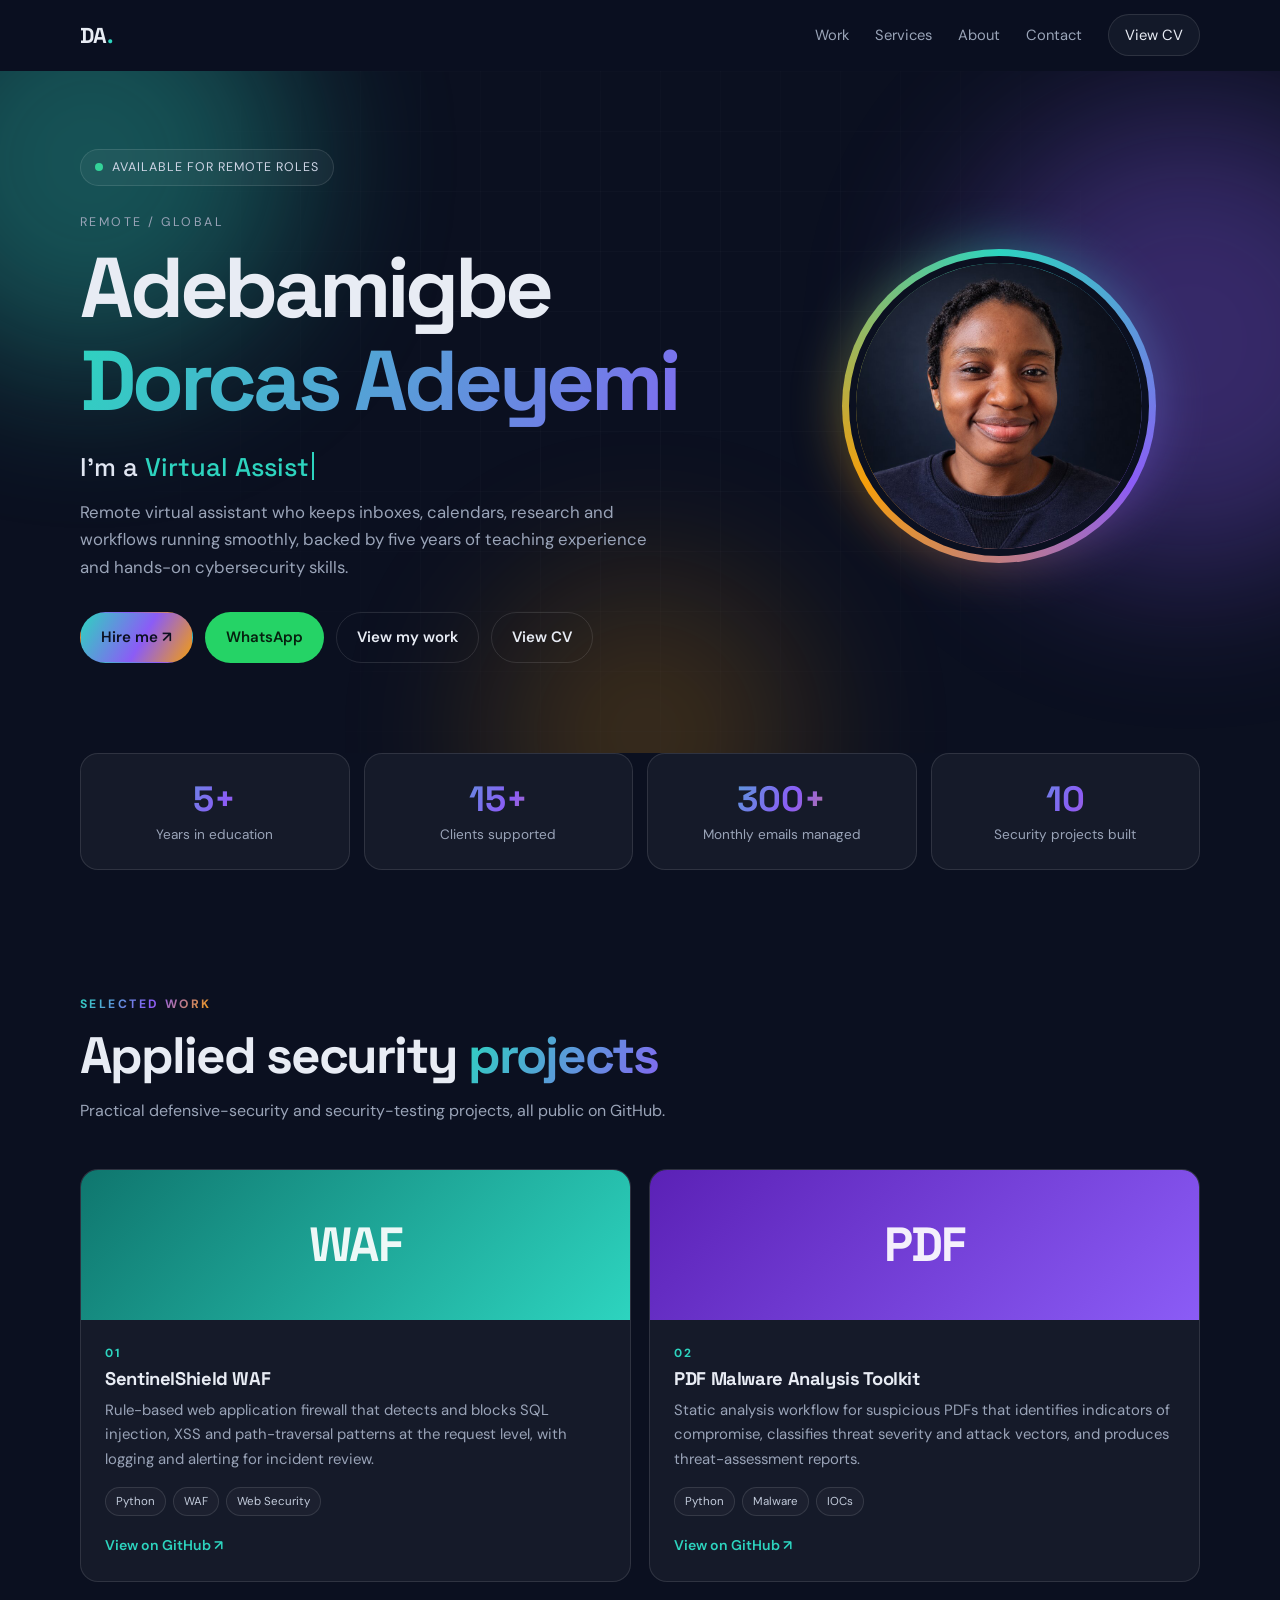
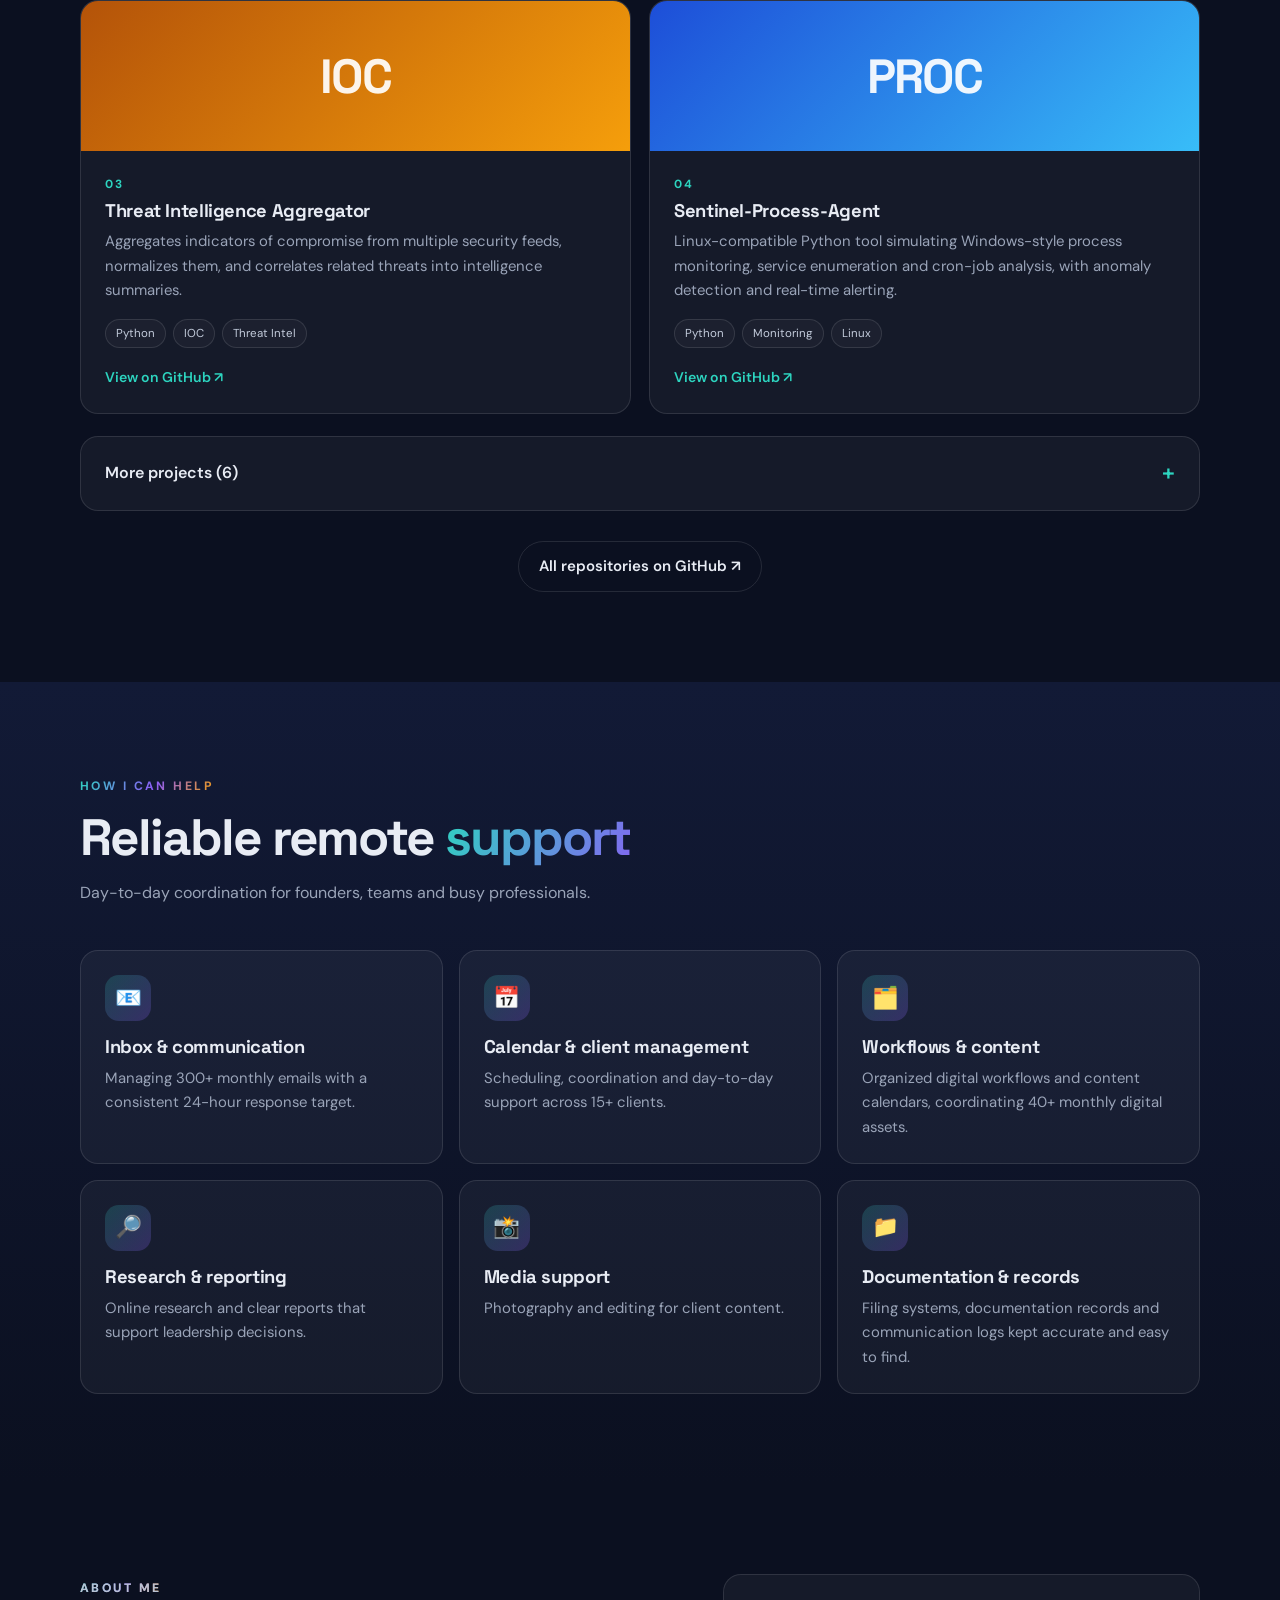
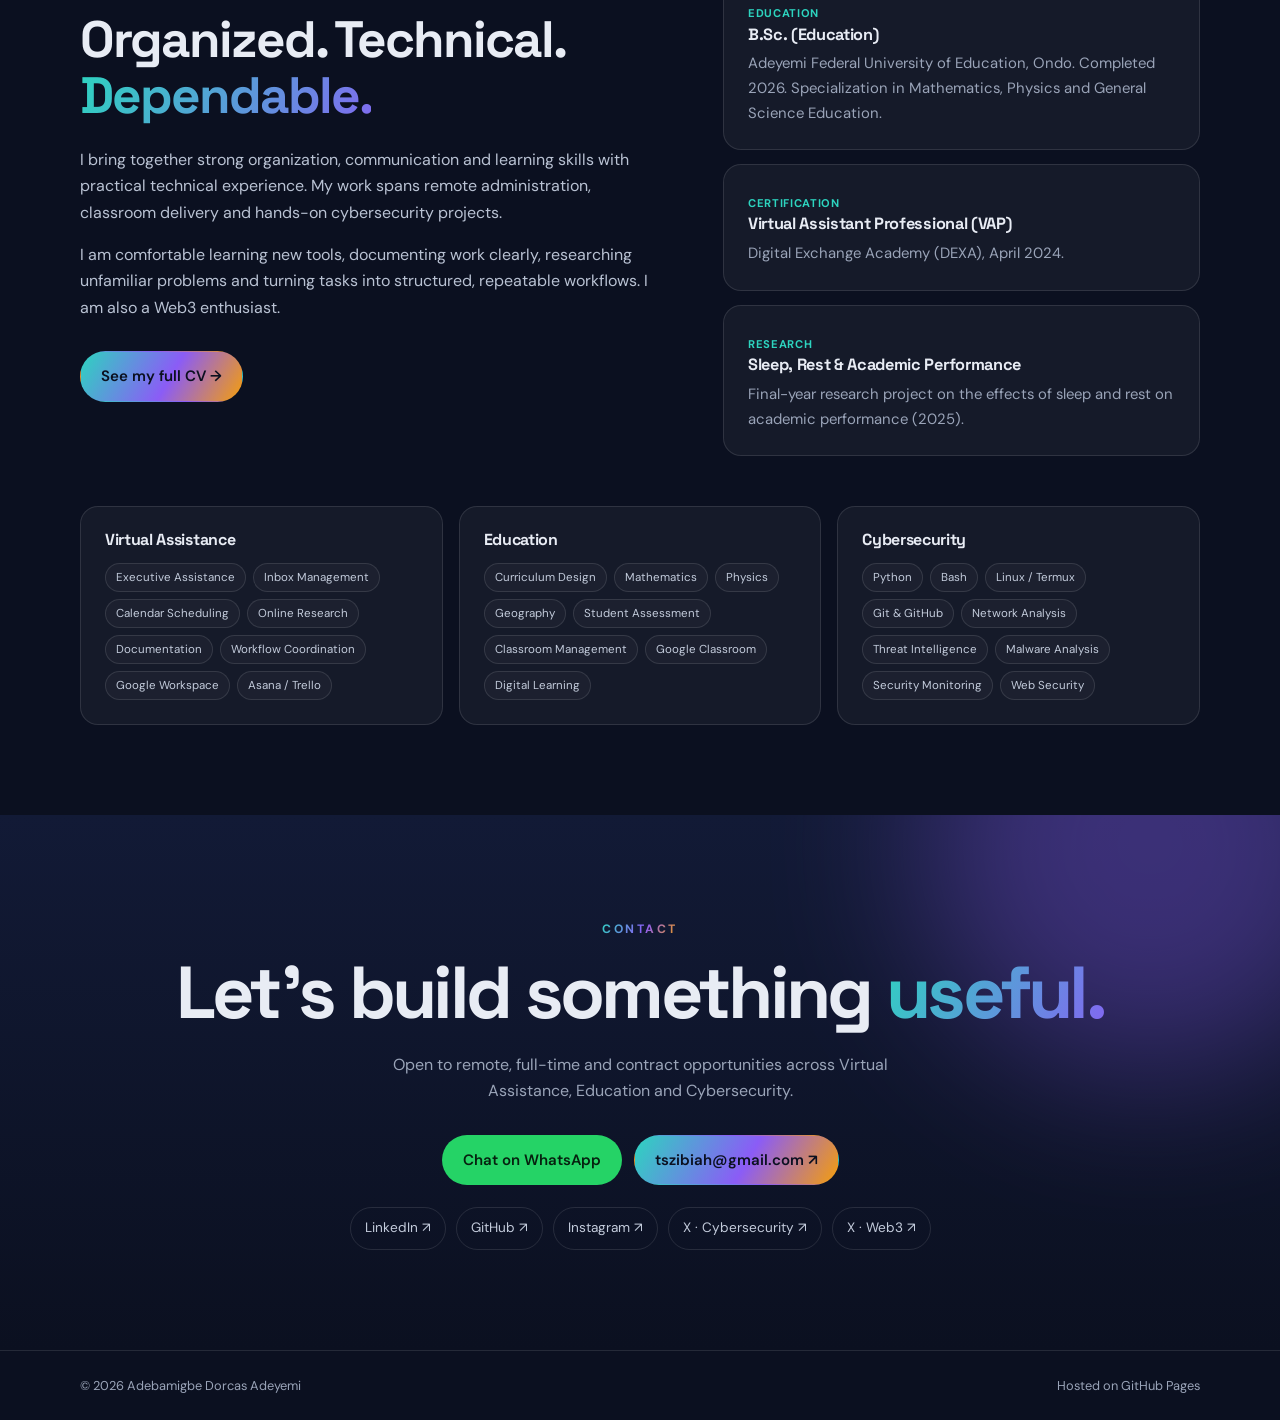
==== commit fe6b6802: "Fix motion and photo size" ====
--- a/index.html
+++ b/index.html
@@ -17,7 +17,7 @@
 <link rel="preconnect" href="https://fonts.gstatic.com" crossorigin>
 <link href="https://fonts.googleapis.com/css2?family=DM+Sans:wght@400;500;600;700&family=Space+Grotesk:wght@500;600;700&display=swap" rel="stylesheet">
 <script>document.documentElement.classList.add('js')</script>
-<link rel="stylesheet" href="style.css">
+<link rel="stylesheet" href="style.css?v=2">
 </head>
 <body>
 <div class="progress" id="progress"></div>
@@ -204,6 +204,6 @@
   </div>
 </footer>
 
-<script src="script.js"></script>
+<script src="script.js?v=2"></script>
 </body>
 </html>
--- a/style.css
+++ b/style.css
@@ -168,12 +168,6 @@
   .links .nav-cv{margin-top:12px;text-align:center;border:1px solid var(--line)}
 }
 
-/* Reduced motion */
-@media(prefers-reduced-motion:reduce){
-  *,*::before,*::after{animation:none!important;transition:none!important}
-  html{scroll-behavior:auto}
-  .js .reveal{opacity:1;transform:none}
-}
 
 /* Print (CV to PDF) */
 @media print{
@@ -184,3 +178,17 @@
   .cv ul,.cv p.txt{color:#222}
   .cv-head a{color:#0f766e}
 }
+
+/* v2: photo size, color motion, gentle reduced-motion */
+.avatar{height:min(300px,70vw)}
+@media(max-width:860px){.avatar{width:190px;height:190px}}
+.grad{background-size:220% auto;animation:shimmer 7s ease-in-out infinite alternate}
+@keyframes shimmer{to{background-position:100% 50%}}
+.b1,.b2,.b3{animation:float 16s ease-in-out infinite,hue 12s ease-in-out infinite alternate}
+@keyframes hue{to{filter:blur(80px) hue-rotate(80deg)}}
+@media(prefers-reduced-motion:reduce){
+  html{scroll-behavior:auto}
+  .avatar::before{animation:none}
+  .b1,.b2,.b3{animation:hue 12s ease-in-out infinite alternate}
+  .js .reveal{transform:none}
+}
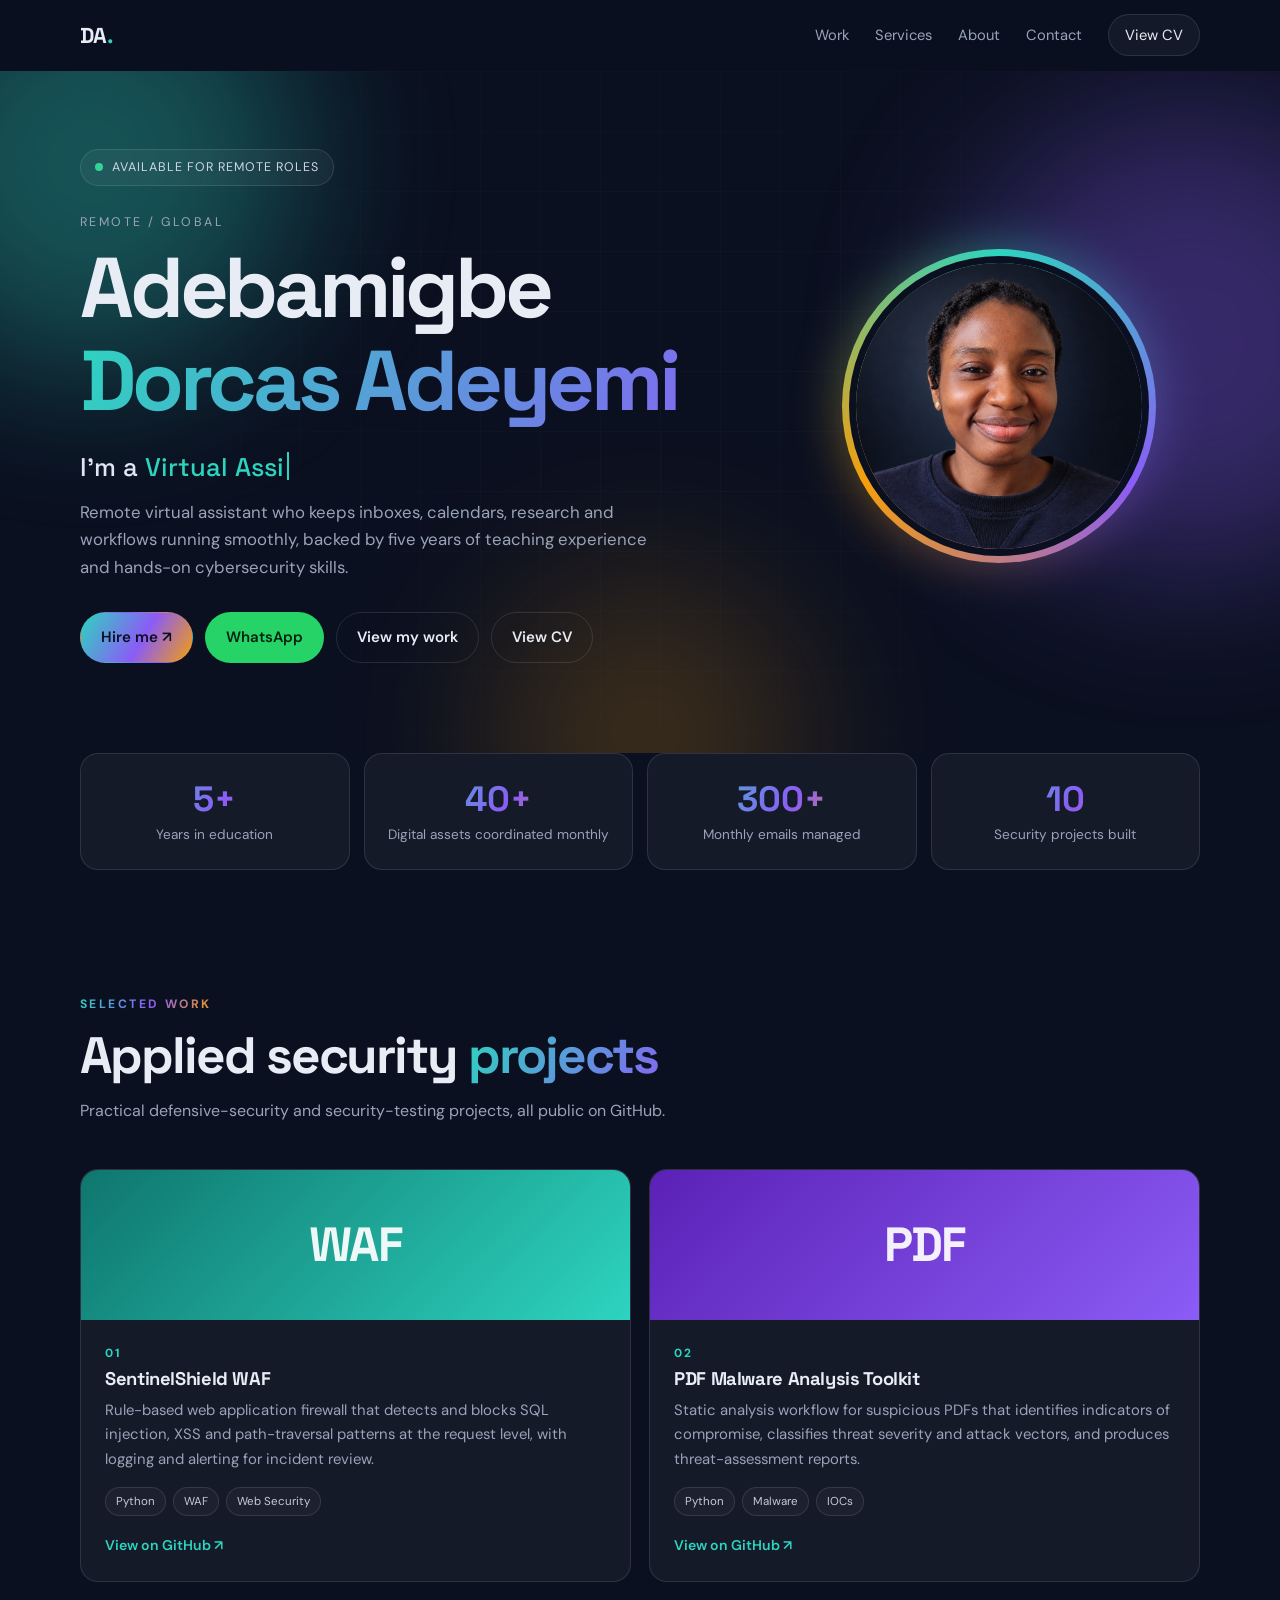
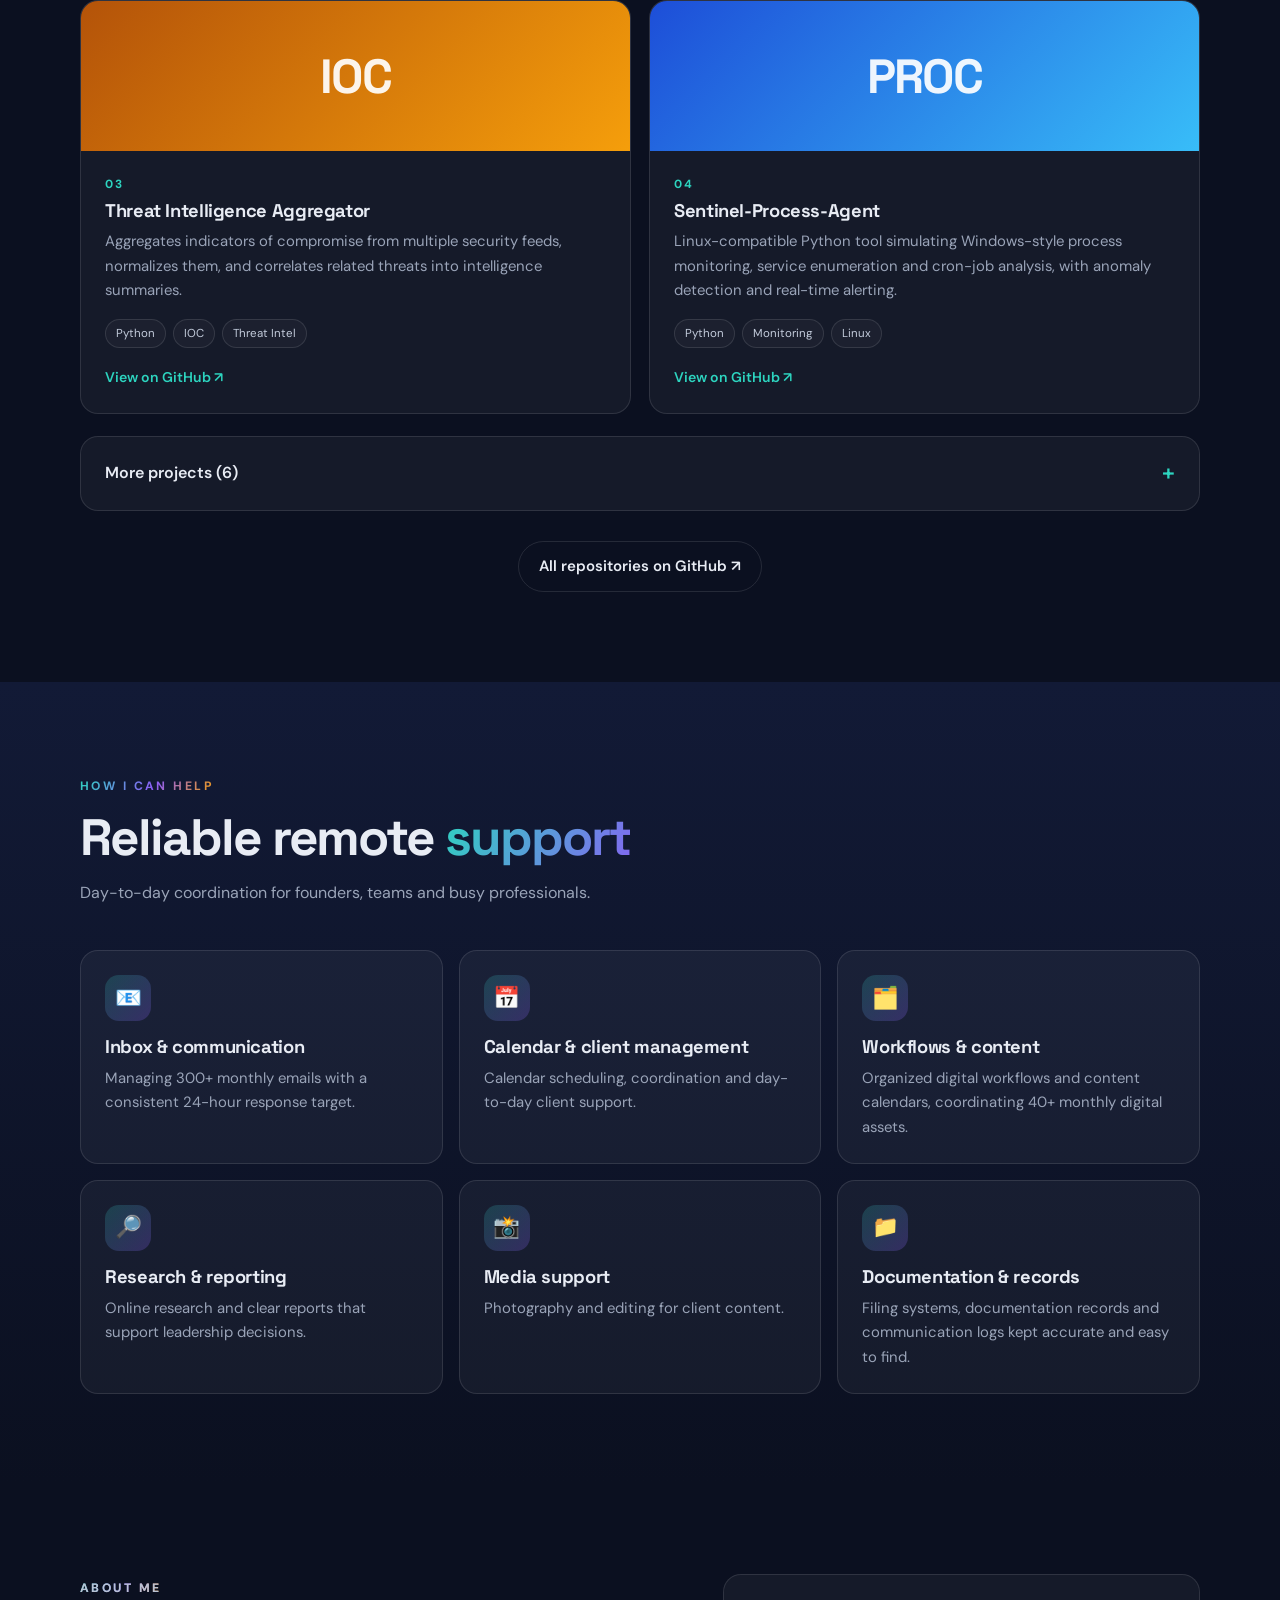
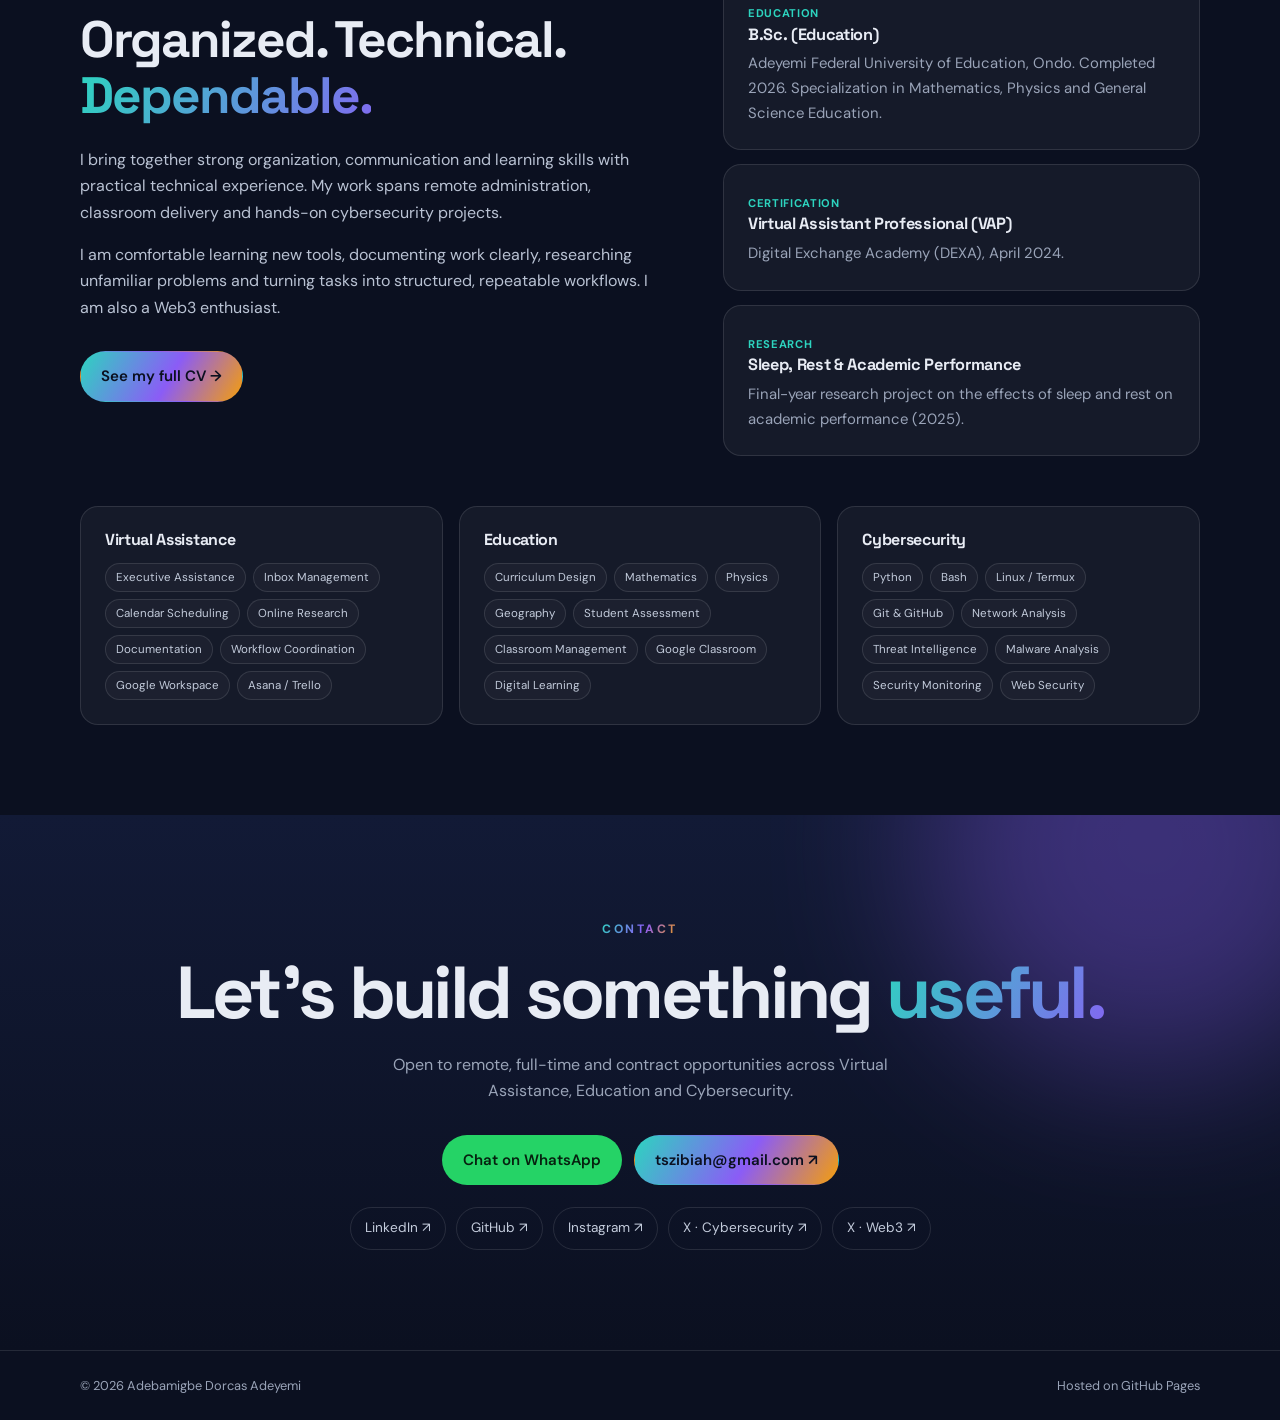
==== commit fa3e9873: "Remove unverified client count" ====
--- a/index.html
+++ b/index.html
@@ -62,7 +62,7 @@
   <section class="stats">
     <div class="container stat-grid">
       <div class="stat reveal"><strong data-count="5" data-suffix="+">5+</strong><span>Years in education</span></div>
-      <div class="stat reveal" style="--d:.08s"><strong data-count="15" data-suffix="+">15+</strong><span>Clients supported</span></div>
+      <div class="stat reveal" style="--d:.08s"><strong data-count="40" data-suffix="+">40+</strong><span>Digital assets coordinated monthly</span></div>
       <div class="stat reveal" style="--d:.16s"><strong data-count="300" data-suffix="+">300+</strong><span>Monthly emails managed</span></div>
       <div class="stat reveal" style="--d:.24s"><strong data-count="10" data-suffix="">10</strong><span>Security projects built</span></div>
     </div>
@@ -142,7 +142,7 @@
       </div>
       <div class="grid3">
         <div class="card reveal"><div class="icon">📧</div><h3>Inbox &amp; communication</h3><p>Managing 300+ monthly emails with a consistent 24-hour response target.</p></div>
-        <div class="card reveal" style="--d:.08s"><div class="icon">📅</div><h3>Calendar &amp; client management</h3><p>Scheduling, coordination and day-to-day support across 15+ clients.</p></div>
+        <div class="card reveal" style="--d:.08s"><div class="icon">📅</div><h3>Calendar &amp; client management</h3><p>Calendar scheduling, coordination and day-to-day client support.</p></div>
         <div class="card reveal" style="--d:.16s"><div class="icon">🗂️</div><h3>Workflows &amp; content</h3><p>Organized digital workflows and content calendars, coordinating 40+ monthly digital assets.</p></div>
         <div class="card reveal"><div class="icon">🔎</div><h3>Research &amp; reporting</h3><p>Online research and clear reports that support leadership decisions.</p></div>
         <div class="card reveal" style="--d:.08s"><div class="icon">📸</div><h3>Media support</h3><p>Photography and editing for client content.</p></div>
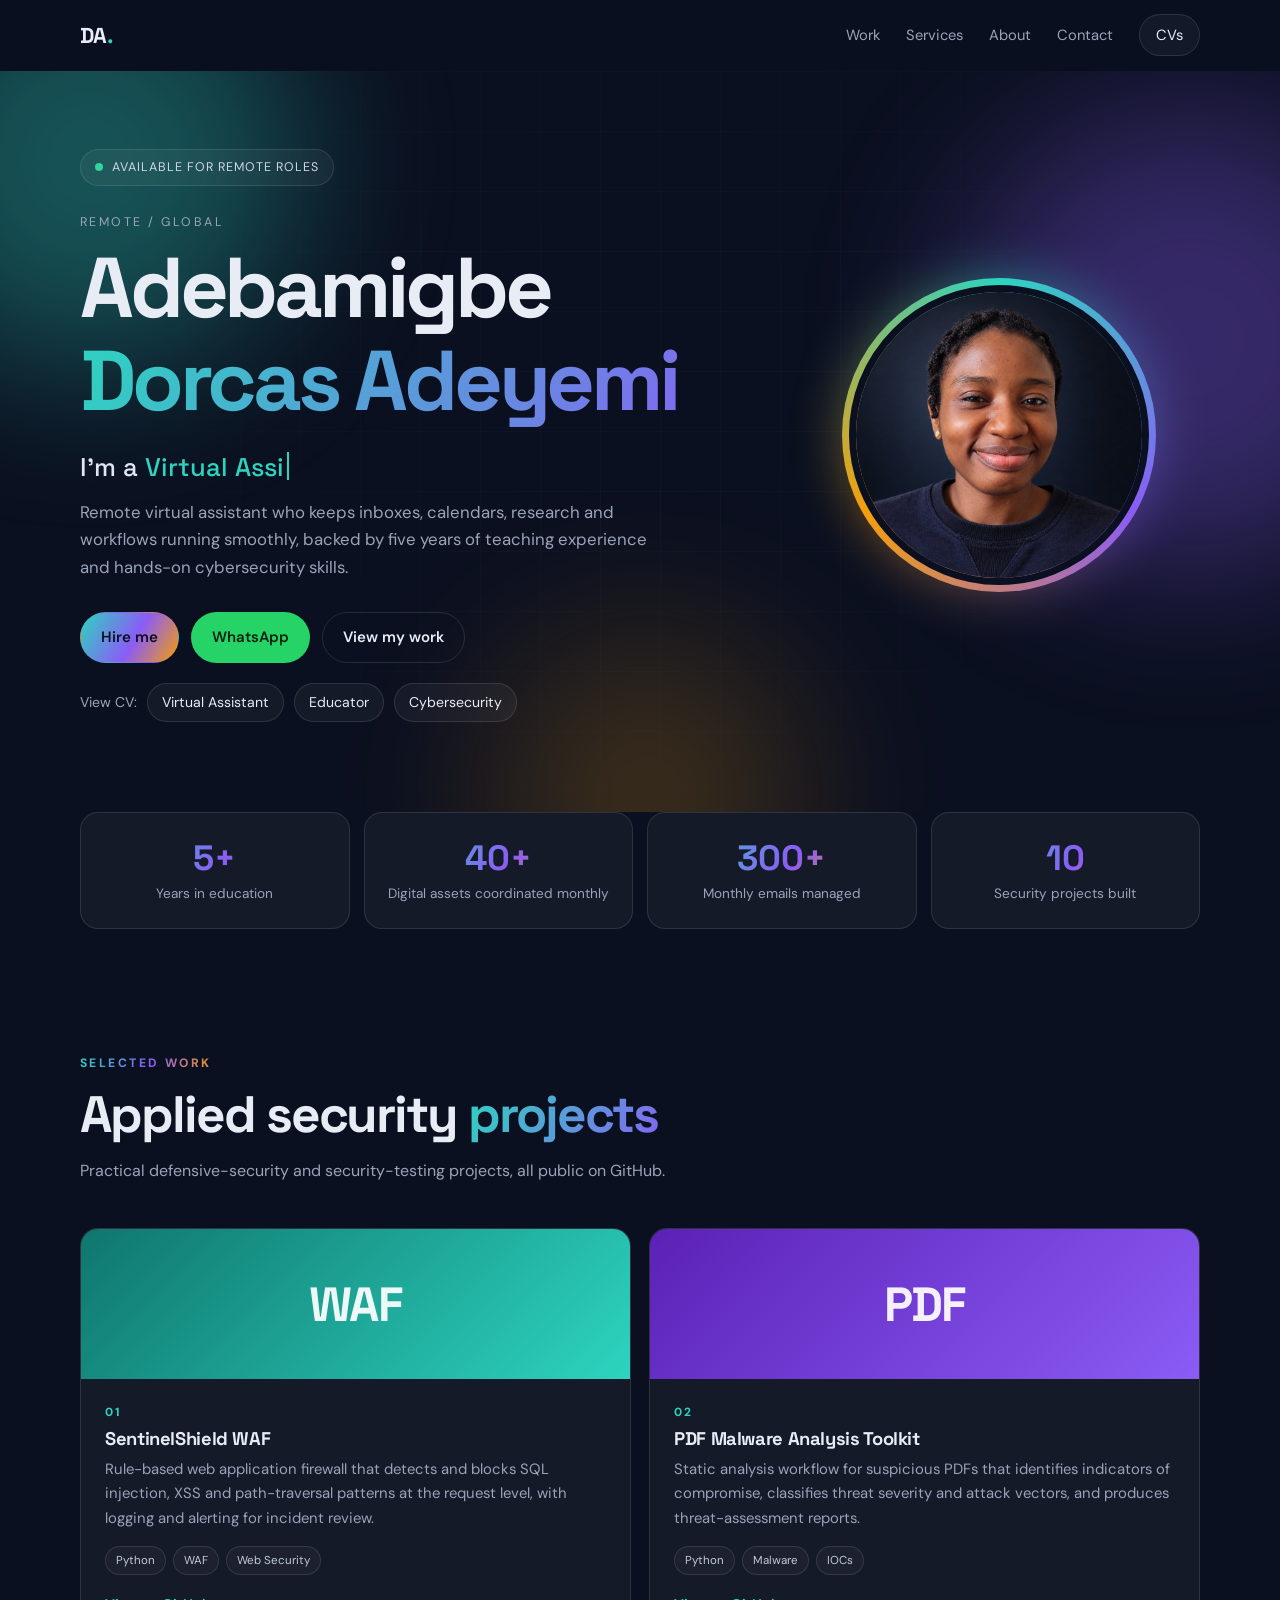
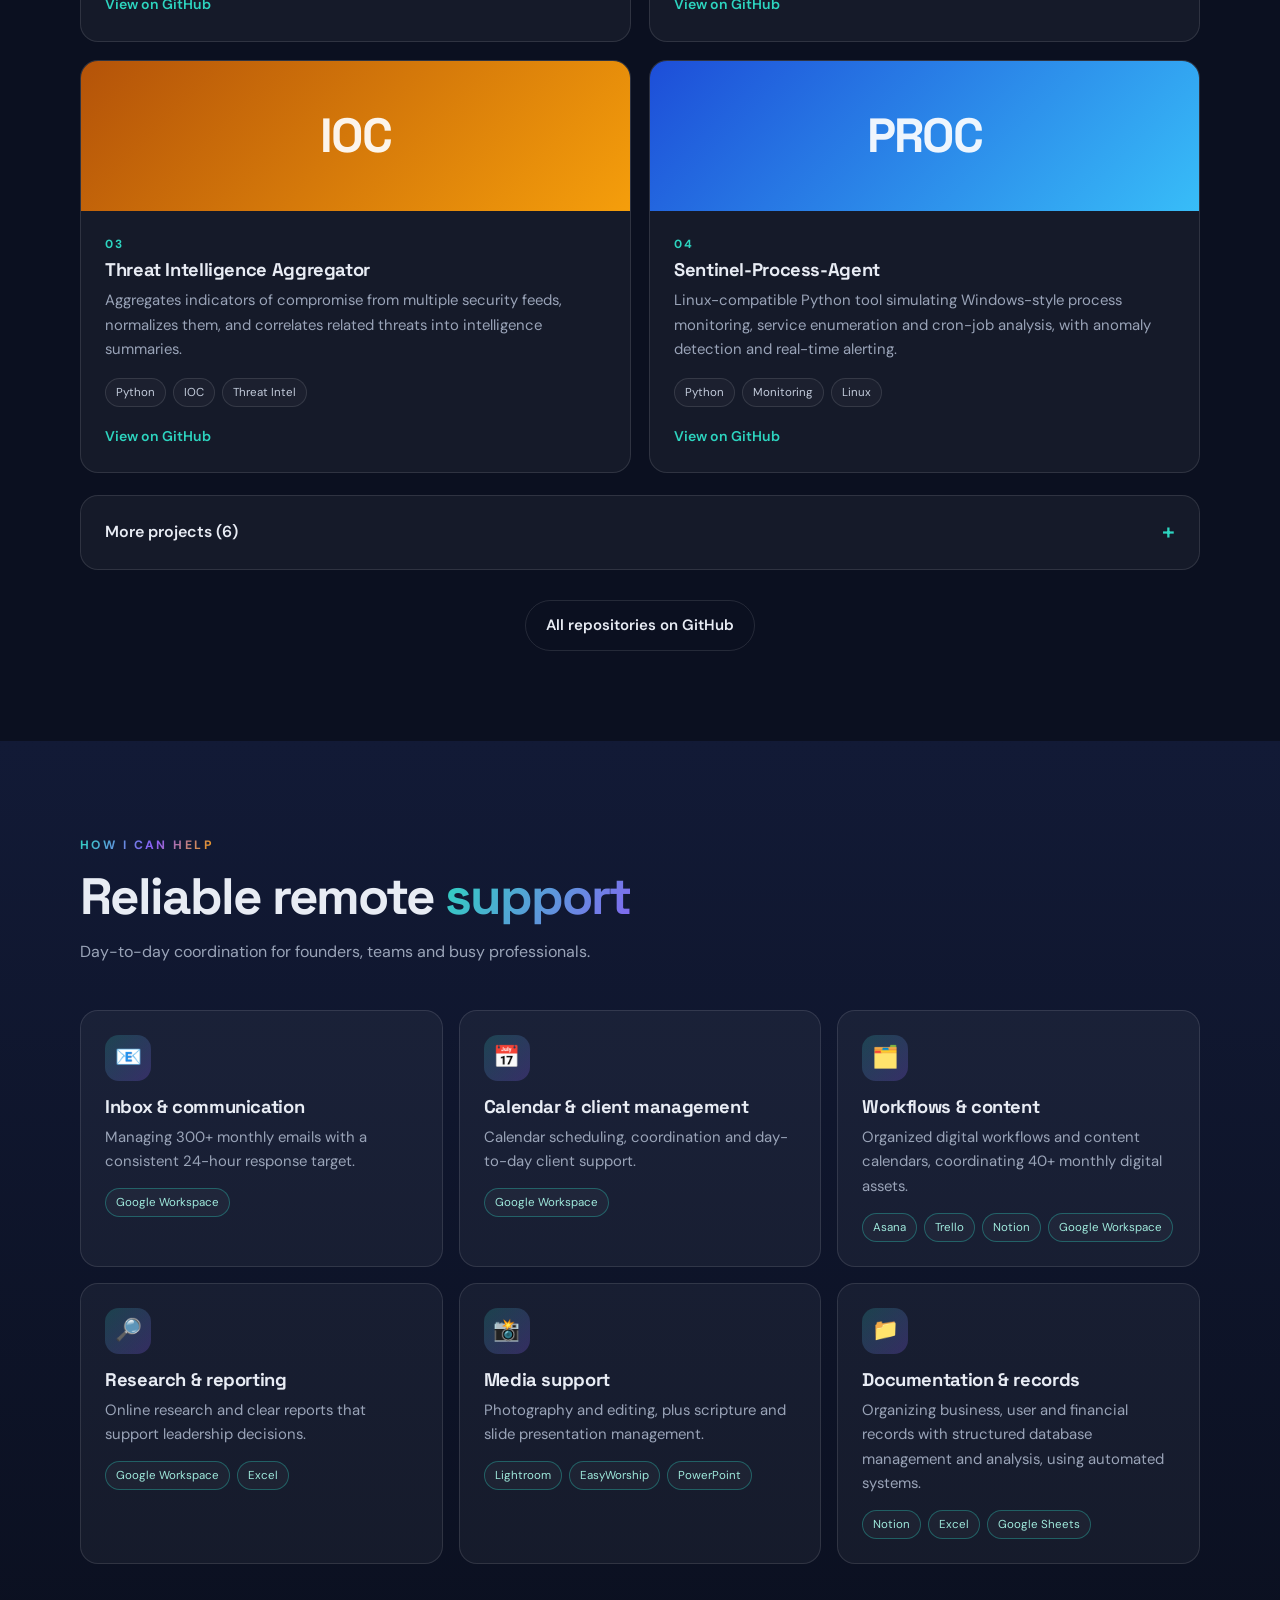
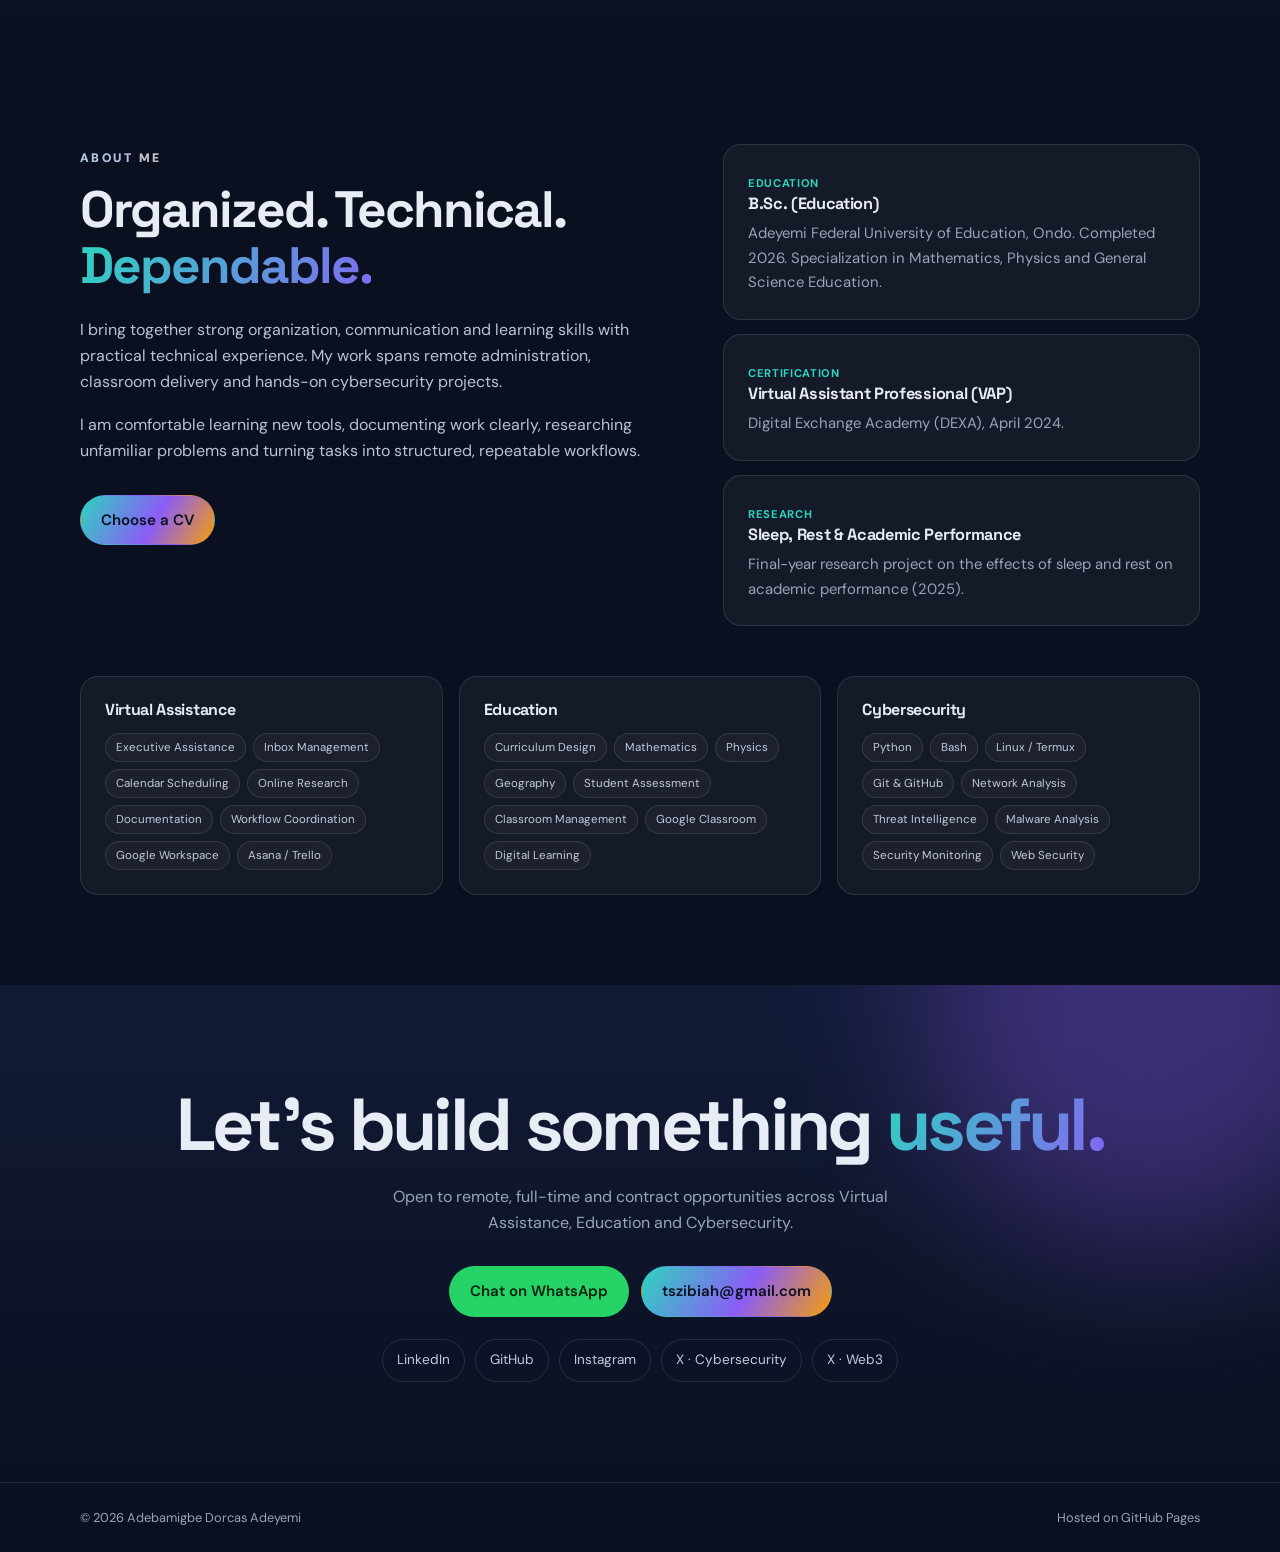
==== commit 0307006b: "Three CVs, tools, contact cleanup" ====
--- a/index.html
+++ b/index.html
@@ -17,7 +17,7 @@
 <link rel="preconnect" href="https://fonts.gstatic.com" crossorigin>
 <link href="https://fonts.googleapis.com/css2?family=DM+Sans:wght@400;500;600;700&family=Space+Grotesk:wght@500;600;700&display=swap" rel="stylesheet">
 <script>document.documentElement.classList.add('js')</script>
-<link rel="stylesheet" href="style.css?v=2">
+<link rel="stylesheet" href="style.css?v=3">
 </head>
 <body>
 <div class="progress" id="progress"></div>
@@ -31,7 +31,7 @@
       <a href="#services">Services</a>
       <a href="#about">About</a>
       <a href="#contact">Contact</a>
-      <a class="nav-cv" href="cv.html">View CV</a>
+      <a class="nav-cv" href="cv.html">CVs</a>
     </nav>
   </div>
 </header>
@@ -47,11 +47,11 @@
         <p class="role">I'm a <span id="rotator">Virtual Assistant</span><span class="caret"></span></p>
         <p class="lead">Remote virtual assistant who keeps inboxes, calendars, research and workflows running smoothly, backed by five years of teaching experience and hands-on cybersecurity skills.</p>
         <div class="actions">
-          <a class="btn btn-primary" href="mailto:tszibiah@gmail.com">Hire me ↗</a>
+          <a class="btn btn-primary" href="mailto:tszibiah@gmail.com">Hire me</a>
           <a class="btn btn-wa" href="https://wa.me/2348134538338" target="_blank" rel="noopener">WhatsApp</a>
           <a class="btn" href="#work">View my work</a>
-          <a class="btn" href="cv.html">View CV</a>
-        </div>
+          </div>
+        <div class="cv-row"><span>View CV:</span><a href="cv-va.html">Virtual Assistant</a><a href="cv-educator.html">Educator</a><a href="cv-cybersecurity.html">Cybersecurity</a></div>
       </div>
       <div class="hero-photo">
         <div class="avatar"><img src="photo.jpg" alt="Portrait of Adebamigbe Dorcas Adeyemi"></div>
@@ -83,7 +83,7 @@
             <h3>SentinelShield WAF</h3>
             <p>Rule-based web application firewall that detects and blocks SQL injection, XSS and path-traversal patterns at the request level, with logging and alerting for incident review.</p>
             <div class="chips"><span>Python</span><span>WAF</span><span>Web Security</span></div>
-            <a class="plink" href="https://github.com/dorcasjames/sentinelshield-waf" target="_blank" rel="noopener">View on GitHub ↗</a>
+            <a class="plink" href="https://github.com/dorcasjames/sentinelshield-waf" target="_blank" rel="noopener">View on GitHub</a>
           </div>
         </article>
         <article class="card project reveal" style="--d:.1s">
@@ -93,7 +93,7 @@
             <h3>PDF Malware Analysis Toolkit</h3>
             <p>Static analysis workflow for suspicious PDFs that identifies indicators of compromise, classifies threat severity and attack vectors, and produces threat-assessment reports.</p>
             <div class="chips"><span>Python</span><span>Malware</span><span>IOCs</span></div>
-            <a class="plink" href="https://github.com/dorcasjames/pdf-malware-analysis-toolkit" target="_blank" rel="noopener">View on GitHub ↗</a>
+            <a class="plink" href="https://github.com/dorcasjames/pdf-malware-analysis-toolkit" target="_blank" rel="noopener">View on GitHub</a>
           </div>
         </article>
         <article class="card project reveal">
@@ -103,7 +103,7 @@
             <h3>Threat Intelligence Aggregator</h3>
             <p>Aggregates indicators of compromise from multiple security feeds, normalizes them, and correlates related threats into intelligence summaries.</p>
             <div class="chips"><span>Python</span><span>IOC</span><span>Threat Intel</span></div>
-            <a class="plink" href="https://github.com/dorcasjames/threat-intelligence-aggregator" target="_blank" rel="noopener">View on GitHub ↗</a>
+            <a class="plink" href="https://github.com/dorcasjames/threat-intelligence-aggregator" target="_blank" rel="noopener">View on GitHub</a>
           </div>
         </article>
         <article class="card project reveal" style="--d:.1s">
@@ -113,7 +113,7 @@
             <h3>Sentinel-Process-Agent</h3>
             <p>Linux-compatible Python tool simulating Windows-style process monitoring, service enumeration and cron-job analysis, with anomaly detection and real-time alerting.</p>
             <div class="chips"><span>Python</span><span>Monitoring</span><span>Linux</span></div>
-            <a class="plink" href="https://github.com/dorcasjames/sentinel-process-agent" target="_blank" rel="noopener">View on GitHub ↗</a>
+            <a class="plink" href="https://github.com/dorcasjames/sentinel-process-agent" target="_blank" rel="noopener">View on GitHub</a>
           </div>
         </article>
       </div>
@@ -129,7 +129,7 @@
           <a class="row" href="https://github.com/dorcasjames/payload-encoder" target="_blank" rel="noopener"><div><b>Payload Encoder</b><small>Encoding utility for exploring obfuscation concepts and defensive signature research.</small></div><span>↗</span></a>
         </div>
       </details>
-      <div class="center reveal"><a class="btn" href="https://github.com/dorcasjames" target="_blank" rel="noopener">All repositories on GitHub ↗</a></div>
+      <div class="center reveal"><a class="btn" href="https://github.com/dorcasjames" target="_blank" rel="noopener">All repositories on GitHub</a></div>
     </div>
   </section>
 
@@ -141,12 +141,12 @@
         <p class="intro">Day-to-day coordination for founders, teams and busy professionals.</p>
       </div>
       <div class="grid3">
-        <div class="card reveal"><div class="icon">📧</div><h3>Inbox &amp; communication</h3><p>Managing 300+ monthly emails with a consistent 24-hour response target.</p></div>
-        <div class="card reveal" style="--d:.08s"><div class="icon">📅</div><h3>Calendar &amp; client management</h3><p>Calendar scheduling, coordination and day-to-day client support.</p></div>
-        <div class="card reveal" style="--d:.16s"><div class="icon">🗂️</div><h3>Workflows &amp; content</h3><p>Organized digital workflows and content calendars, coordinating 40+ monthly digital assets.</p></div>
-        <div class="card reveal"><div class="icon">🔎</div><h3>Research &amp; reporting</h3><p>Online research and clear reports that support leadership decisions.</p></div>
-        <div class="card reveal" style="--d:.08s"><div class="icon">📸</div><h3>Media support</h3><p>Photography and editing for client content.</p></div>
-        <div class="card reveal" style="--d:.16s"><div class="icon">📁</div><h3>Documentation &amp; records</h3><p>Filing systems, documentation records and communication logs kept accurate and easy to find.</p></div>
+        <div class="card reveal"><div class="icon">📧</div><h3>Inbox &amp; communication</h3><p>Managing 300+ monthly emails with a consistent 24-hour response target.</p><div class="chips tools"><span>Google Workspace</span></div></div>
+        <div class="card reveal" style="--d:.08s"><div class="icon">📅</div><h3>Calendar &amp; client management</h3><p>Calendar scheduling, coordination and day-to-day client support.</p><div class="chips tools"><span>Google Workspace</span></div></div>
+        <div class="card reveal" style="--d:.16s"><div class="icon">🗂️</div><h3>Workflows &amp; content</h3><p>Organized digital workflows and content calendars, coordinating 40+ monthly digital assets.</p><div class="chips tools"><span>Asana</span><span>Trello</span><span>Notion</span><span>Google Workspace</span></div></div>
+        <div class="card reveal"><div class="icon">🔎</div><h3>Research &amp; reporting</h3><p>Online research and clear reports that support leadership decisions.</p><div class="chips tools"><span>Google Workspace</span><span>Excel</span></div></div>
+        <div class="card reveal" style="--d:.08s"><div class="icon">📸</div><h3>Media support</h3><p>Photography and editing, plus scripture and slide presentation management.</p><div class="chips tools"><span>Lightroom</span><span>EasyWorship</span><span>PowerPoint</span></div></div>
+        <div class="card reveal" style="--d:.16s"><div class="icon">📁</div><h3>Documentation &amp; records</h3><p>Organizing business, user and financial records with structured database management and analysis, using automated systems.</p><div class="chips tools"><span>Notion</span><span>Excel</span><span>Google Sheets</span></div></div>
       </div>
     </div>
   </section>
@@ -158,8 +158,8 @@
           <p class="label">About me</p>
           <h2 class="title">Organized. Technical. <span class="grad">Dependable.</span></h2>
           <p style="margin-top:22px">I bring together strong organization, communication and learning skills with practical technical experience. My work spans remote administration, classroom delivery and hands-on cybersecurity projects.</p>
-          <p>I am comfortable learning new tools, documenting work clearly, researching unfamiliar problems and turning tasks into structured, repeatable workflows. I am also a Web3 enthusiast.</p>
-          <div class="actions"><a class="btn btn-primary" href="cv.html">See my full CV →</a></div>
+          <p>I am comfortable learning new tools, documenting work clearly, researching unfamiliar problems and turning tasks into structured, repeatable workflows.</p>
+          <div class="actions"><a class="btn btn-primary" href="cv.html">Choose a CV</a></div>
         </div>
         <div class="facts">
           <div class="card reveal"><small>Education</small><h3>B.Sc. (Education)</h3><p>Adeyemi Federal University of Education, Ondo. Completed 2026. Specialization in Mathematics, Physics and General Science Education.</p></div>
@@ -179,19 +179,19 @@
   <section class="section section-alt contact" id="contact">
     <div class="blob b2" style="top:-200px;right:-100px"></div>
     <div class="container" style="position:relative;z-index:1">
-      <p class="label reveal">Contact</p>
+      
       <h2 class="reveal">Let's build something <span class="grad">useful.</span></h2>
       <p class="sub reveal">Open to remote, full-time and contract opportunities across Virtual Assistance, Education and Cybersecurity.</p>
       <div class="actions reveal">
         <a class="btn btn-wa" href="https://wa.me/2348134538338" target="_blank" rel="noopener">Chat on WhatsApp</a>
-        <a class="btn btn-primary" href="mailto:tszibiah@gmail.com">tszibiah@gmail.com ↗</a>
+        <a class="btn btn-primary" href="mailto:tszibiah@gmail.com">tszibiah@gmail.com</a>
       </div>
       <div class="socials reveal">
-        <a href="https://www.linkedin.com/in/dorcas-adebamigbe" target="_blank" rel="noopener">LinkedIn ↗</a>
-        <a href="https://github.com/dorcasjames" target="_blank" rel="noopener">GitHub ↗</a>
-        <a href="https://www.instagram.com/ts_zibiah" target="_blank" rel="noopener">Instagram ↗</a>
-        <a href="https://x.com/tszyrell" target="_blank" rel="noopener">X · Cybersecurity ↗</a>
-        <a href="https://x.com/ts_Zibia" target="_blank" rel="noopener">X · Web3 ↗</a>
+        <a href="https://www.linkedin.com/in/dorcas-adebamigbe" target="_blank" rel="noopener">LinkedIn</a>
+        <a href="https://github.com/dorcasjames" target="_blank" rel="noopener">GitHub</a>
+        <a href="https://www.instagram.com/ts_zibiah" target="_blank" rel="noopener">Instagram</a>
+        <a href="https://x.com/tszyrell" target="_blank" rel="noopener">X · Cybersecurity</a>
+        <a href="https://x.com/ts_Zibia" target="_blank" rel="noopener">X · Web3</a>
       </div>
     </div>
   </section>
@@ -204,6 +204,6 @@
   </div>
 </footer>
 
-<script src="script.js?v=2"></script>
+<script src="script.js?v=3"></script>
 </body>
 </html>
--- a/style.css
+++ b/style.css
@@ -192,3 +192,16 @@
   .b1,.b2,.b3{animation:hue 12s ease-in-out infinite alternate}
   .js .reveal{transform:none}
 }
+
+/* v3: tools chips, CV buttons, CV chooser */
+.chips.tools{margin-top:14px}
+.chips.tools span{border-color:rgba(45,212,191,.35);color:#9fe9dc}
+.cv-row{display:flex;flex-wrap:wrap;align-items:center;gap:10px;margin-top:20px;font-size:.88rem;color:var(--muted)}
+.cv-row a{border:1px solid var(--line);padding:7px 14px;border-radius:999px;color:var(--text);background:var(--card);transition:border-color .2s,transform .2s}
+.cv-row a:hover{border-color:var(--teal);transform:translateY(-2px)}
+a.pick{display:block}
+a.pick .plink{display:inline-block;padding-top:14px}
+.cv-choose{max-width:980px;margin:0 auto;padding:60px 20px 90px}
+.cv-choose h1{font-size:clamp(2rem,5vw,3rem);letter-spacing:-.04em;margin:10px 0 8px}
+.cv-choose .sub{color:var(--muted);margin-bottom:34px}
+@media print{.cv-choose{display:none}}
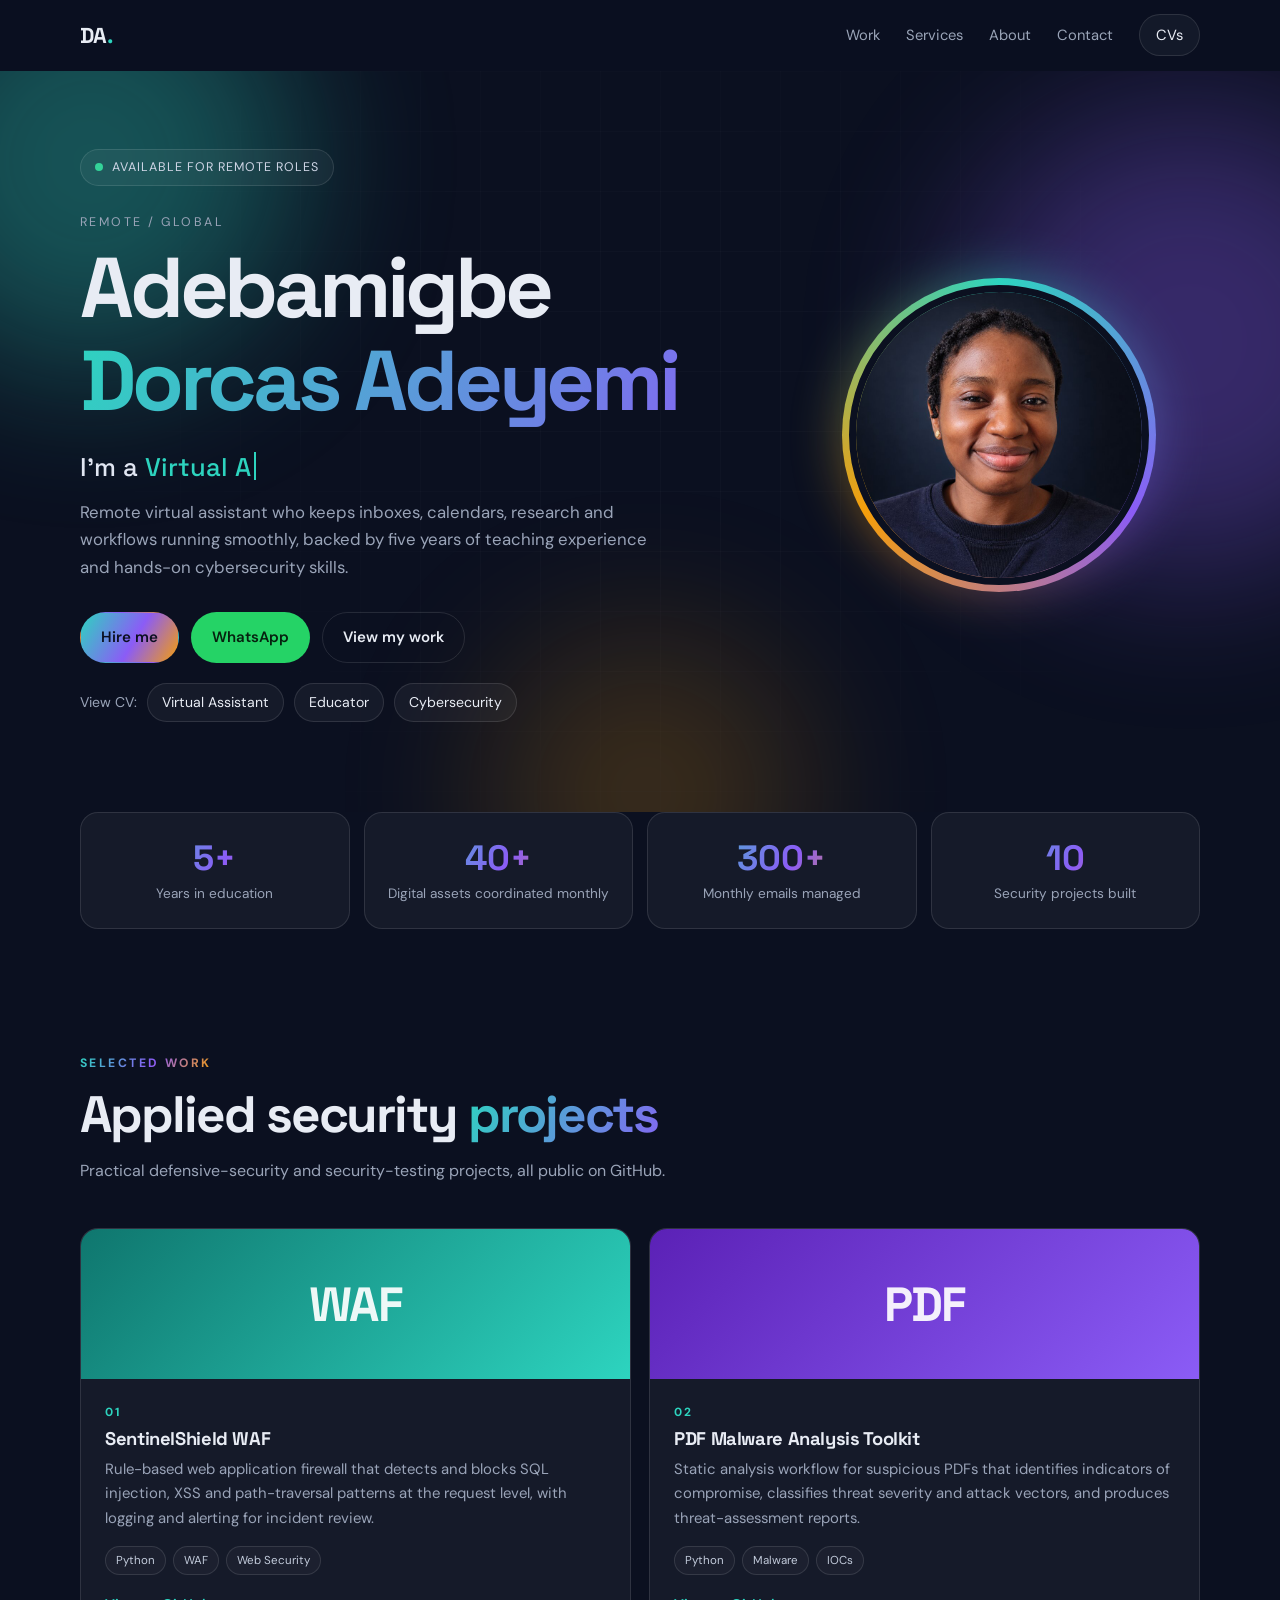
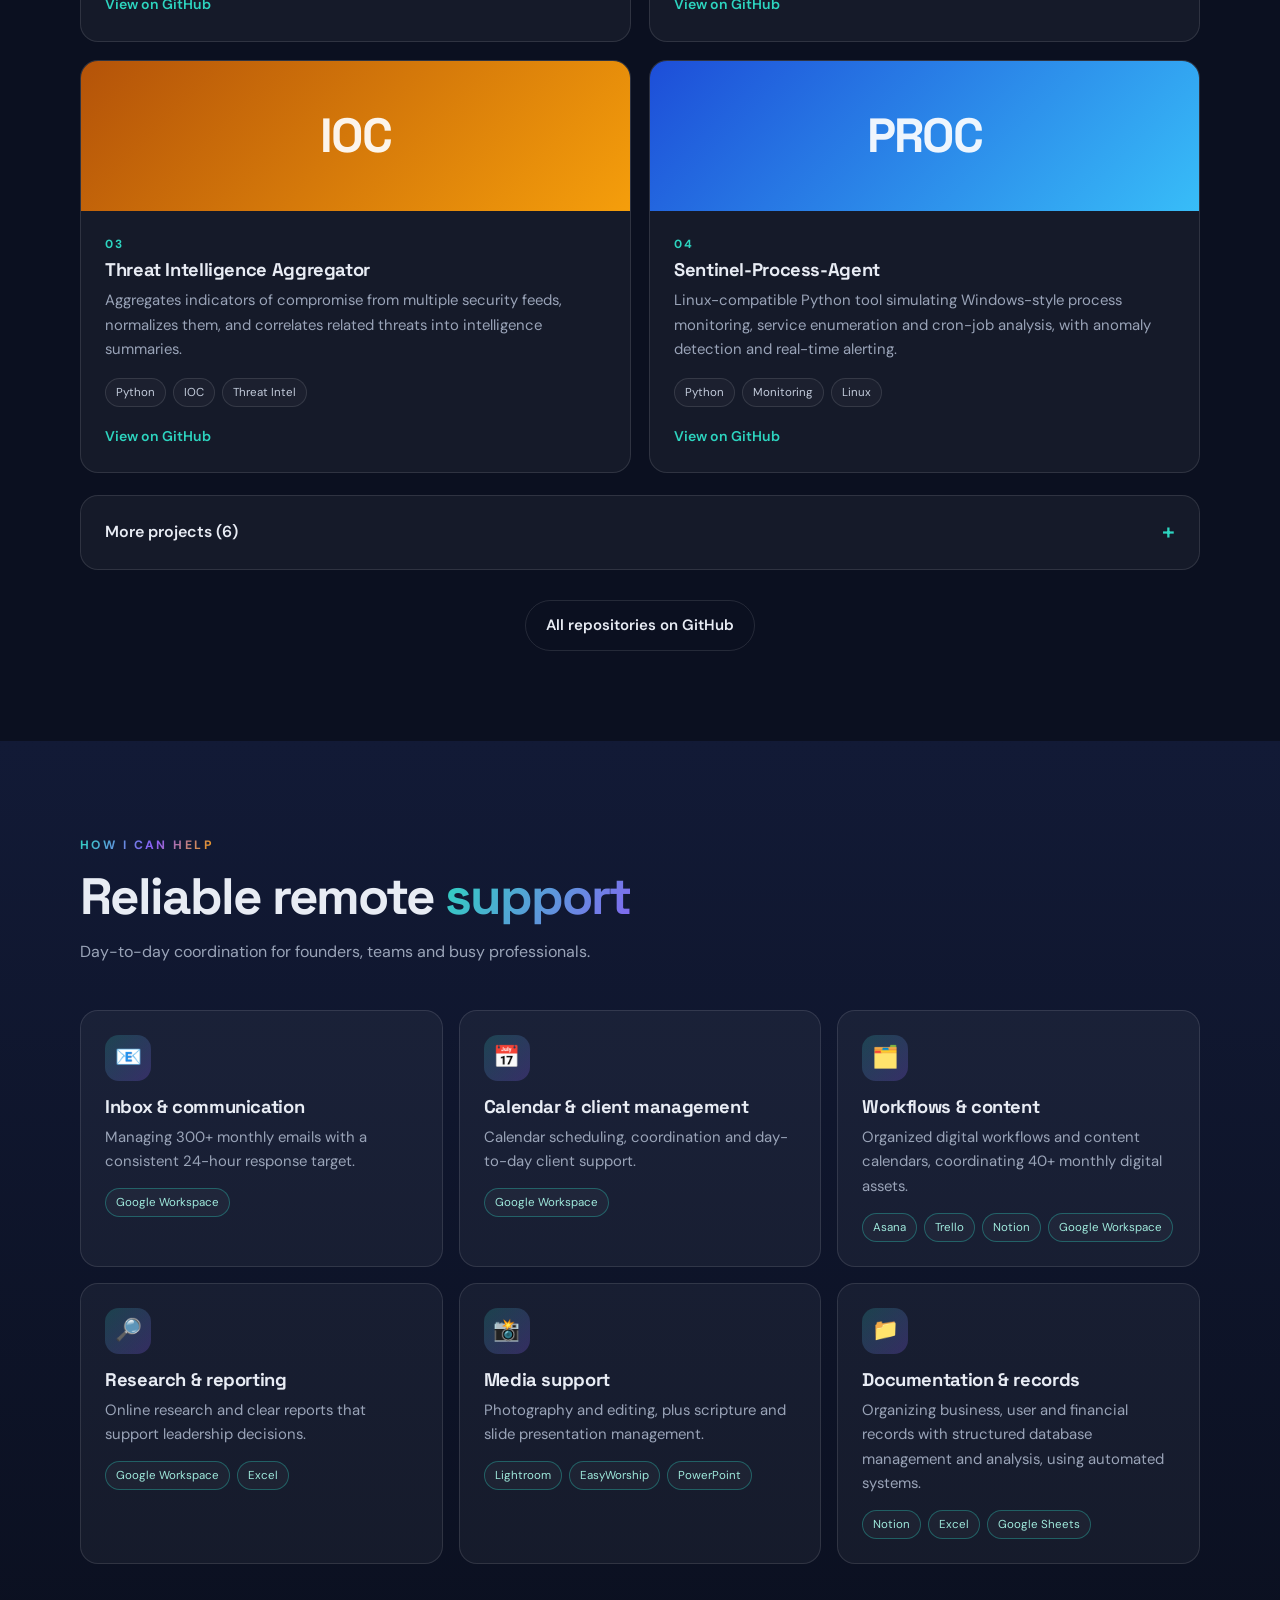
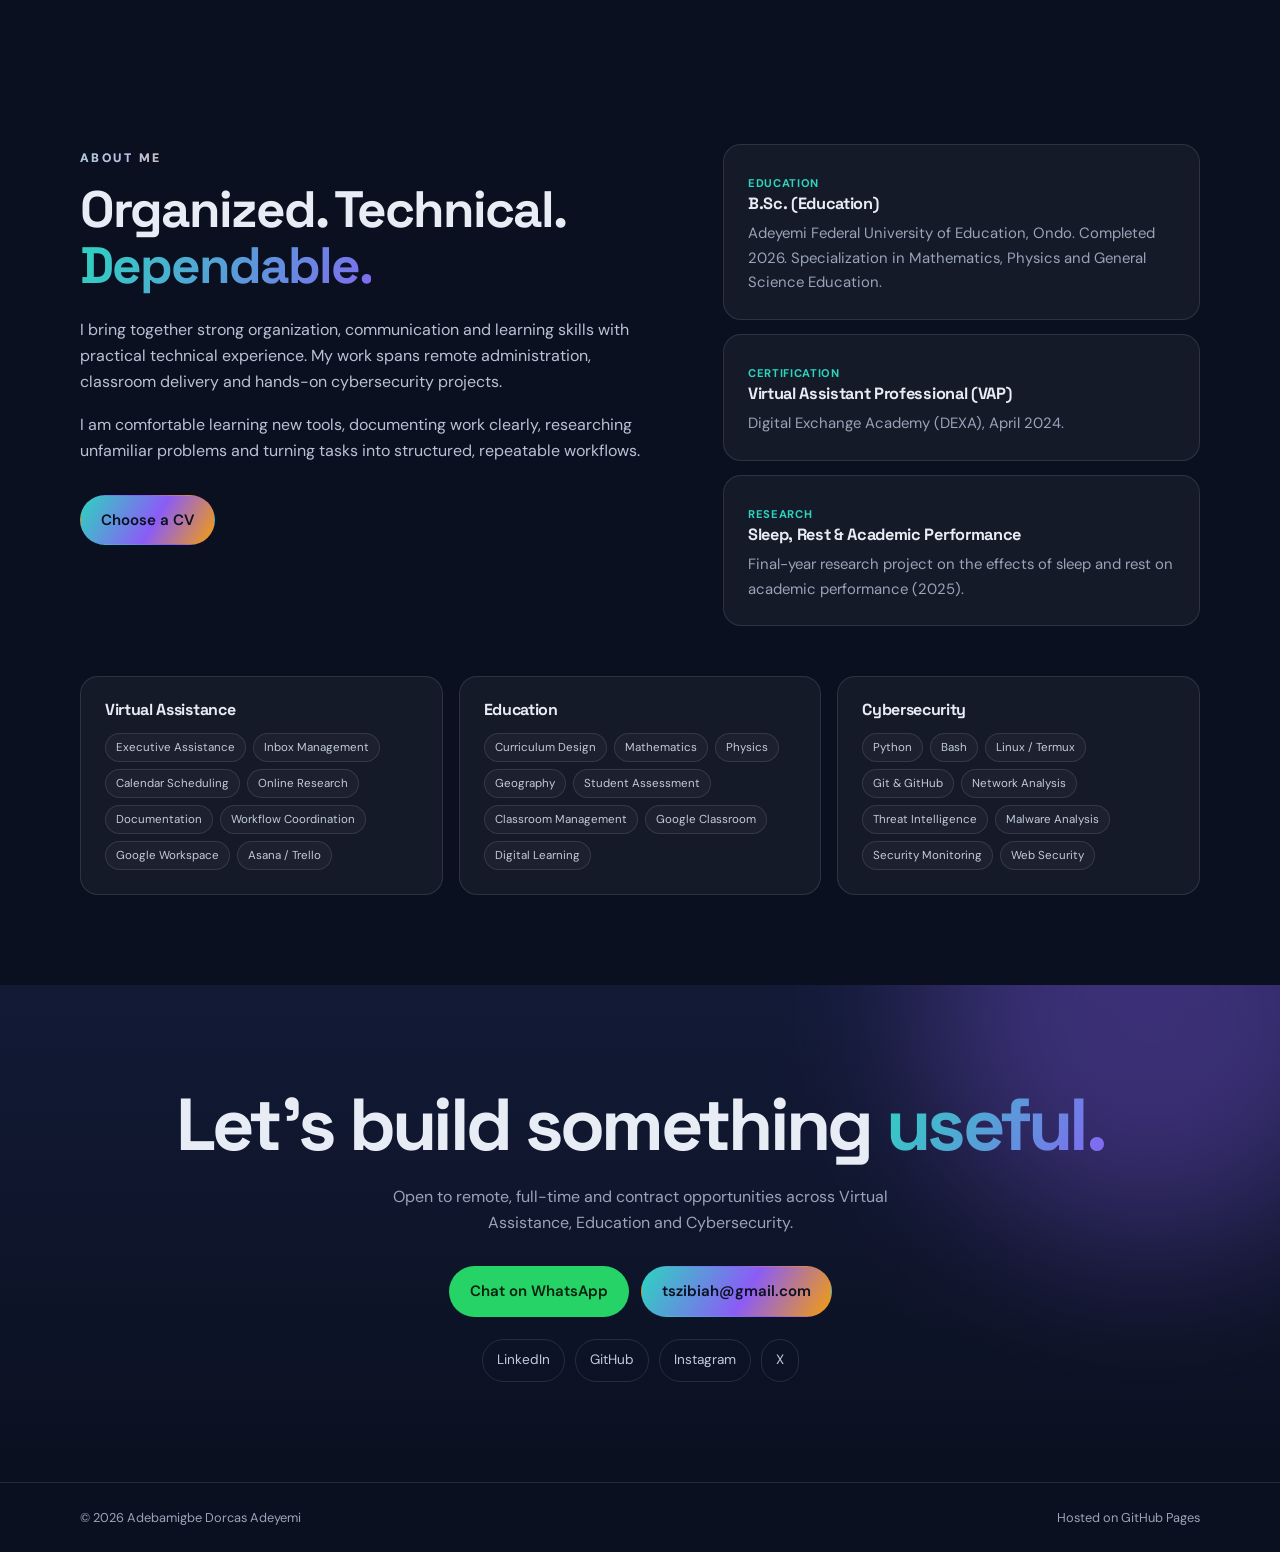
==== commit bfb56aeb: "Single X account" ====
--- a/index.html
+++ b/index.html
@@ -190,8 +190,7 @@
         <a href="https://www.linkedin.com/in/dorcas-adebamigbe" target="_blank" rel="noopener">LinkedIn</a>
         <a href="https://github.com/dorcasjames" target="_blank" rel="noopener">GitHub</a>
         <a href="https://www.instagram.com/ts_zibiah" target="_blank" rel="noopener">Instagram</a>
-        <a href="https://x.com/tszyrell" target="_blank" rel="noopener">X · Cybersecurity</a>
-        <a href="https://x.com/ts_Zibia" target="_blank" rel="noopener">X · Web3</a>
+        <a href="https://x.com/ts_Zibia" target="_blank" rel="noopener">X</a>
       </div>
     </div>
   </section>
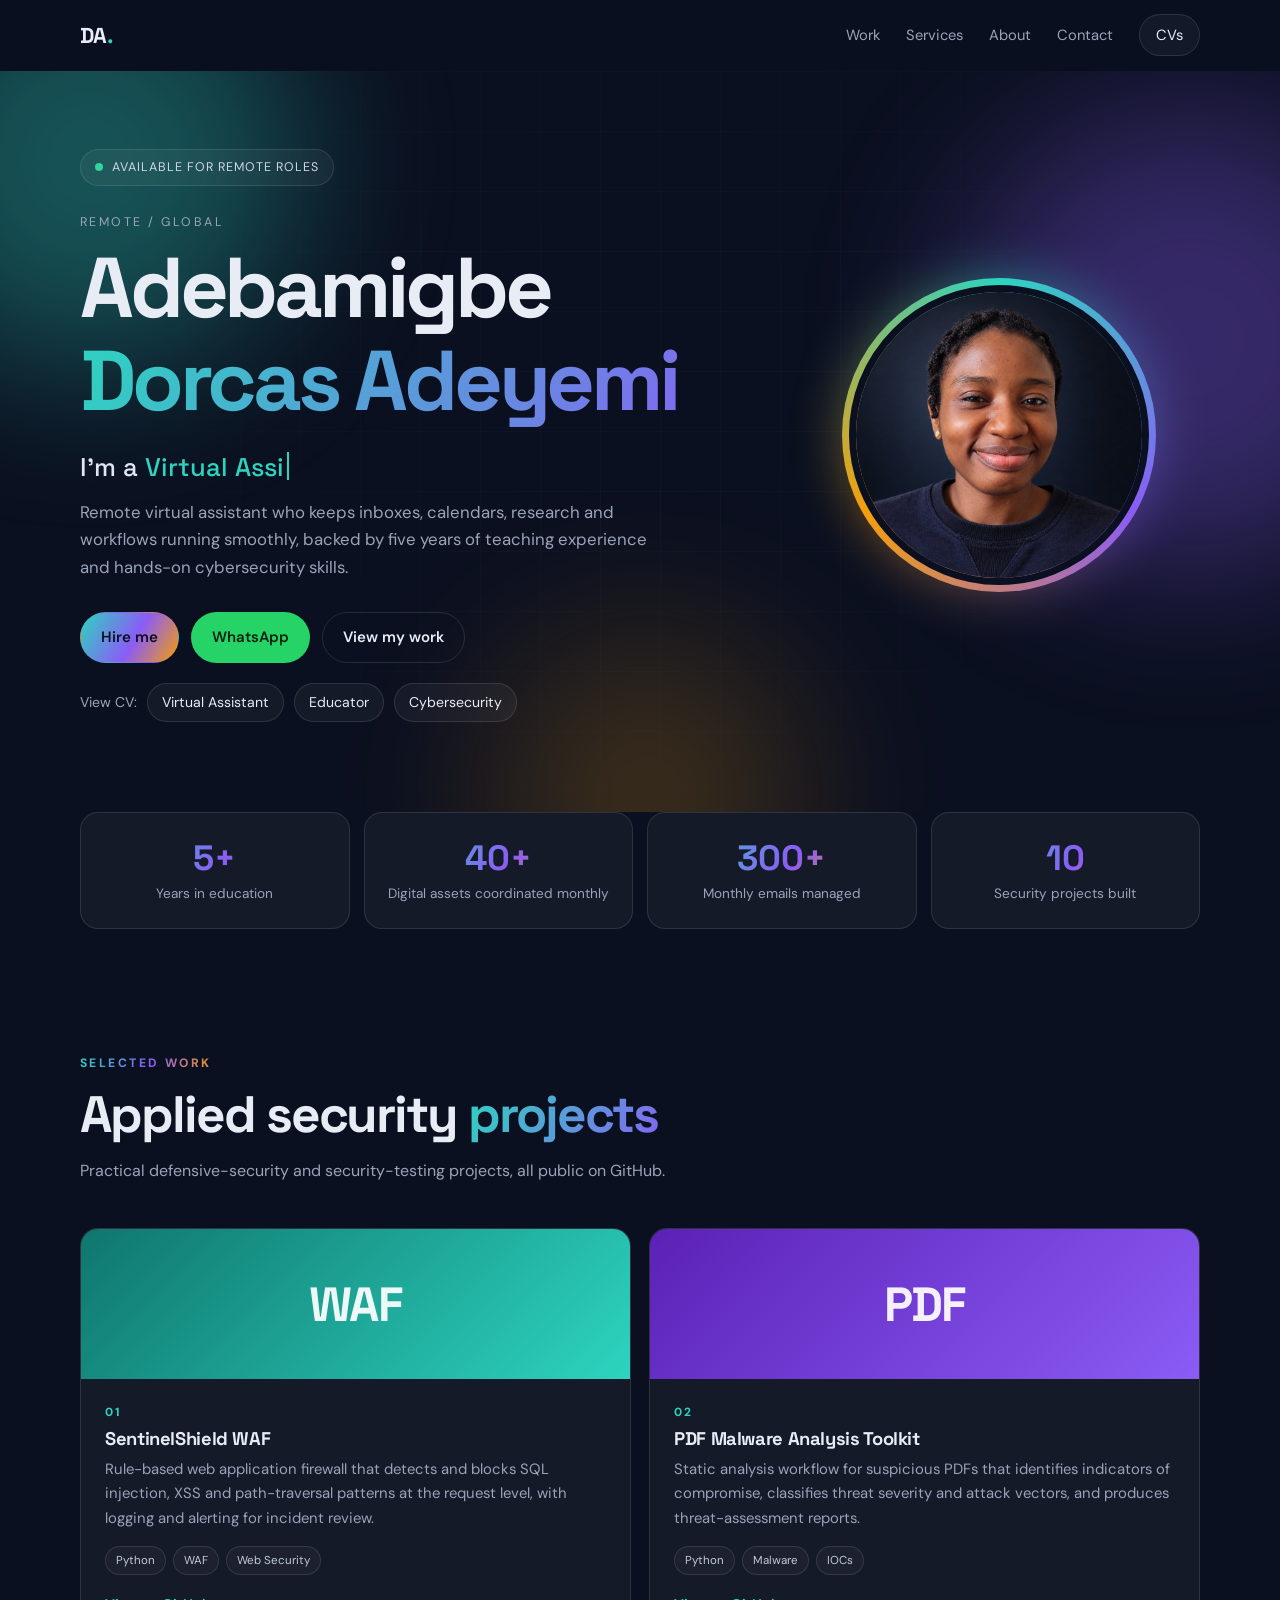
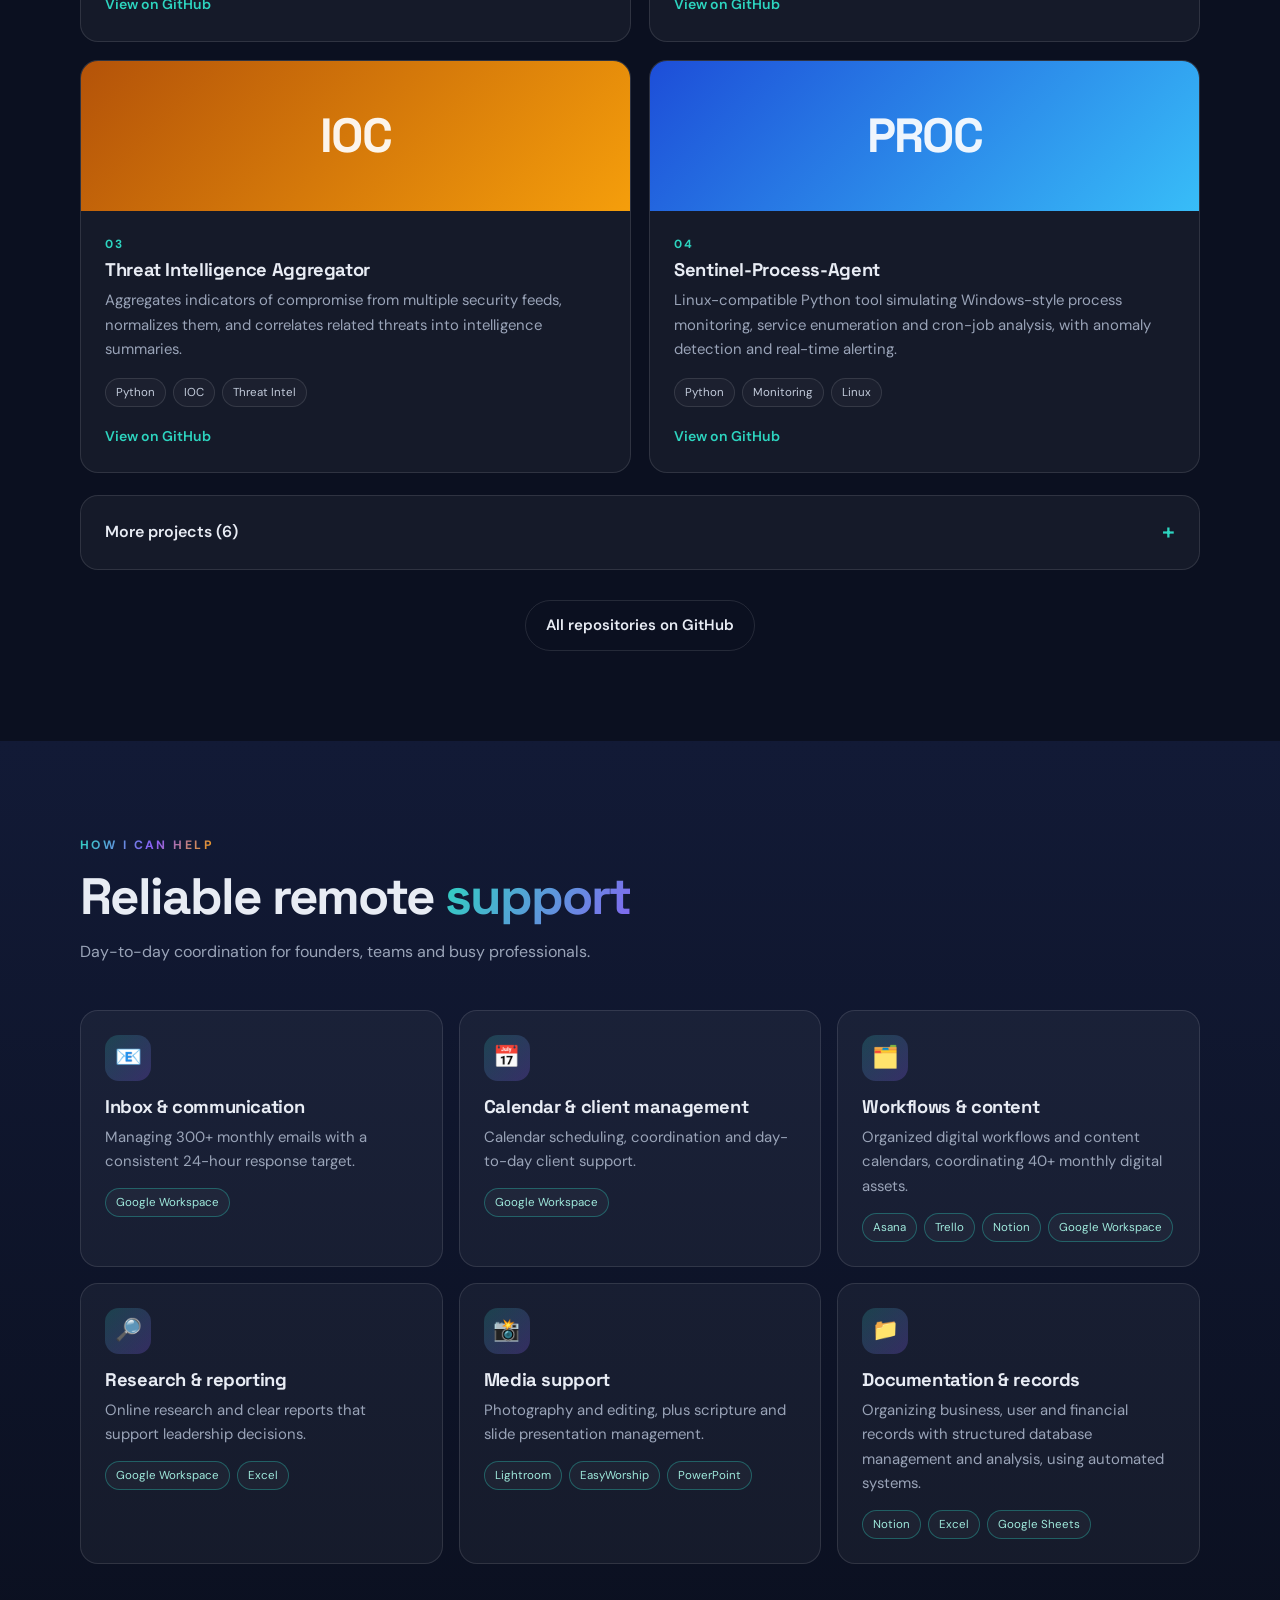
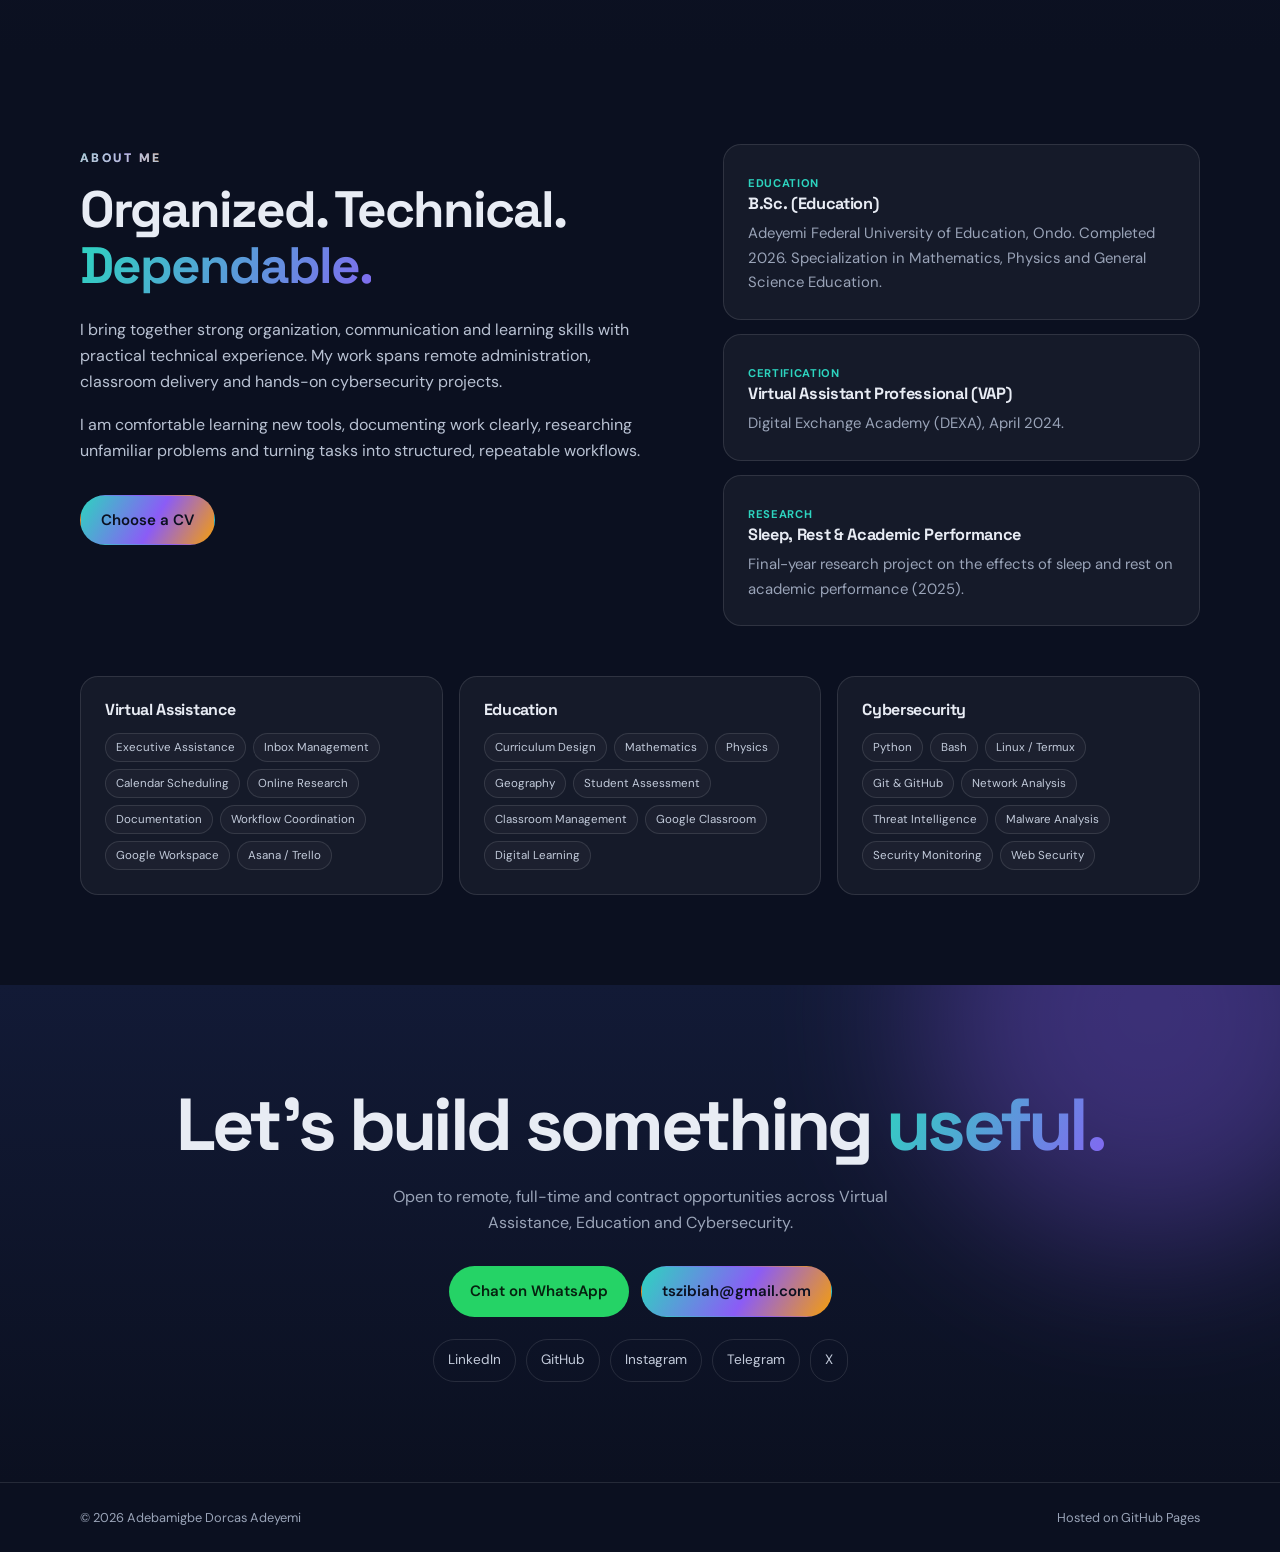
==== commit c9ac4c1e: "Add Telegram link" ====
--- a/index.html
+++ b/index.html
@@ -190,6 +190,7 @@
         <a href="https://www.linkedin.com/in/dorcas-adebamigbe" target="_blank" rel="noopener">LinkedIn</a>
         <a href="https://github.com/dorcasjames" target="_blank" rel="noopener">GitHub</a>
         <a href="https://www.instagram.com/ts_zibiah" target="_blank" rel="noopener">Instagram</a>
+        <a href="https://t.me/zibiaih" target="_blank" rel="noopener">Telegram</a>
         <a href="https://x.com/ts_Zibia" target="_blank" rel="noopener">X</a>
       </div>
     </div>
